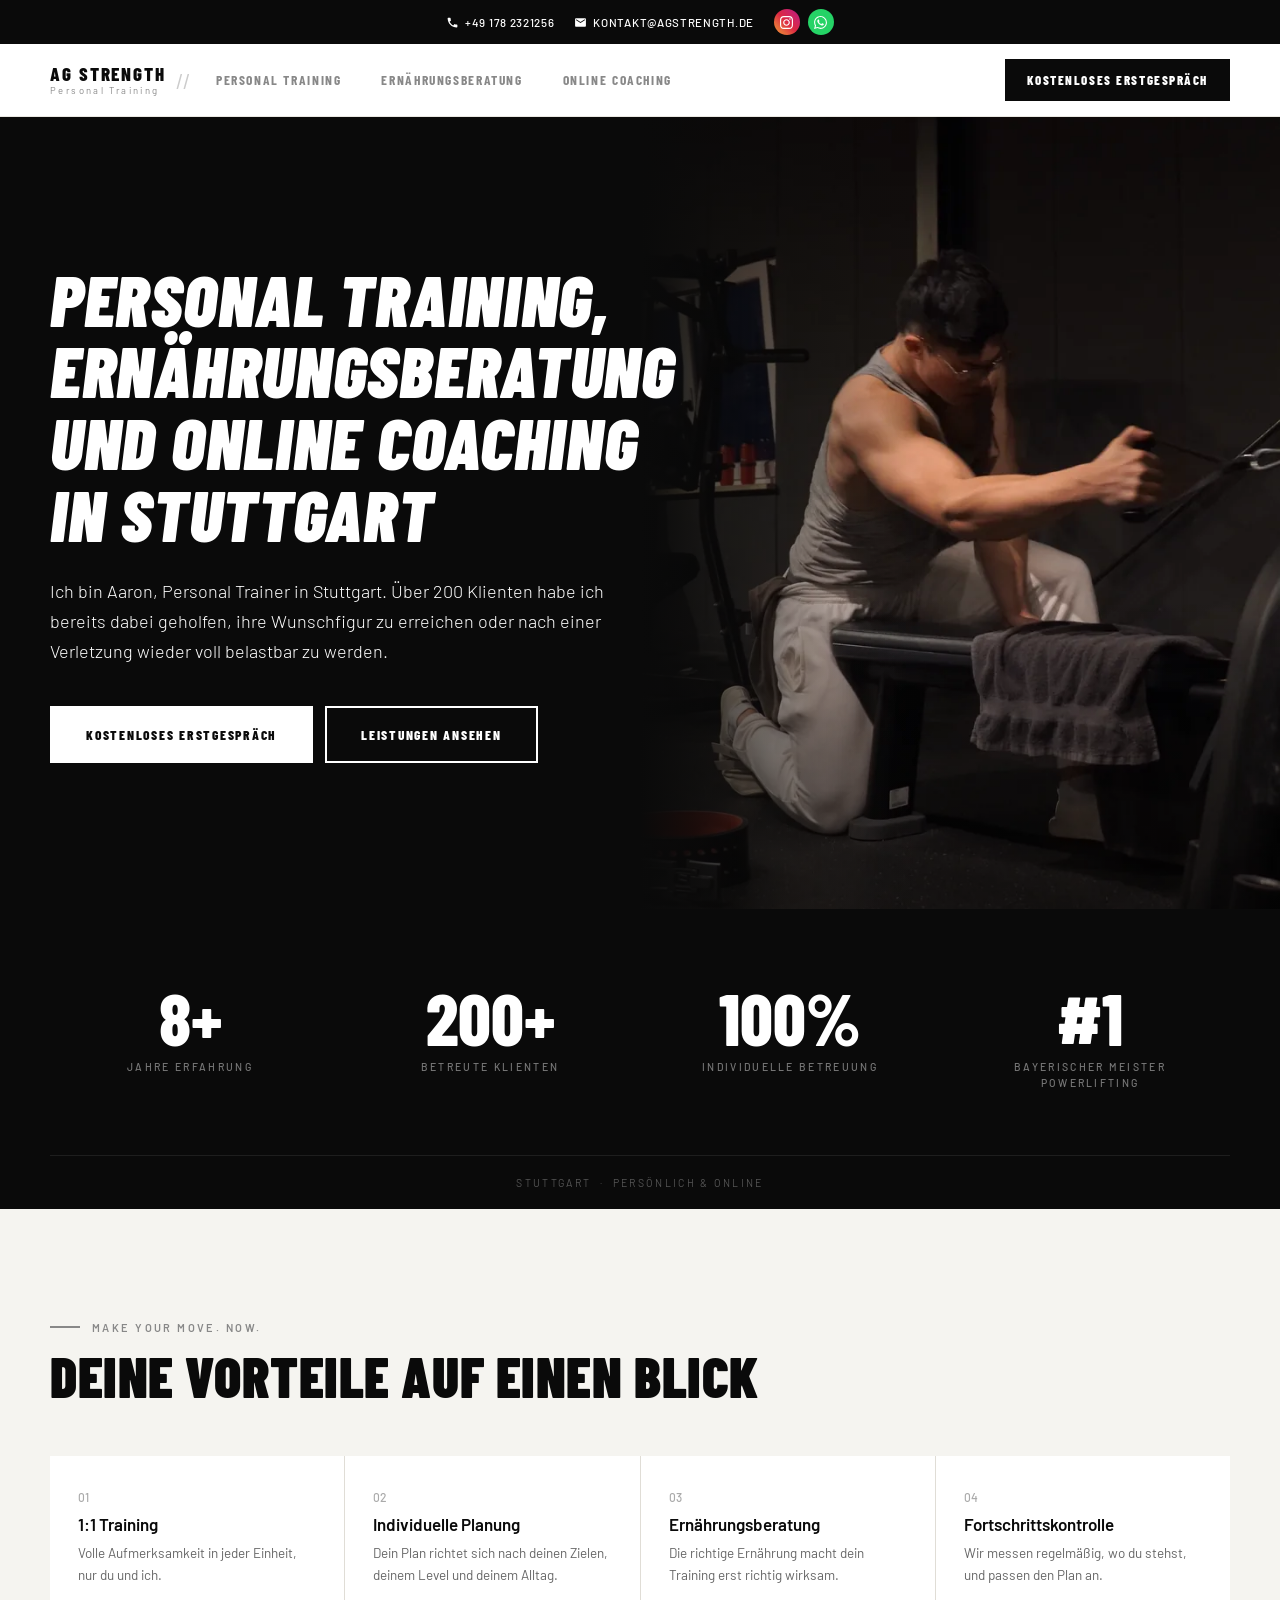
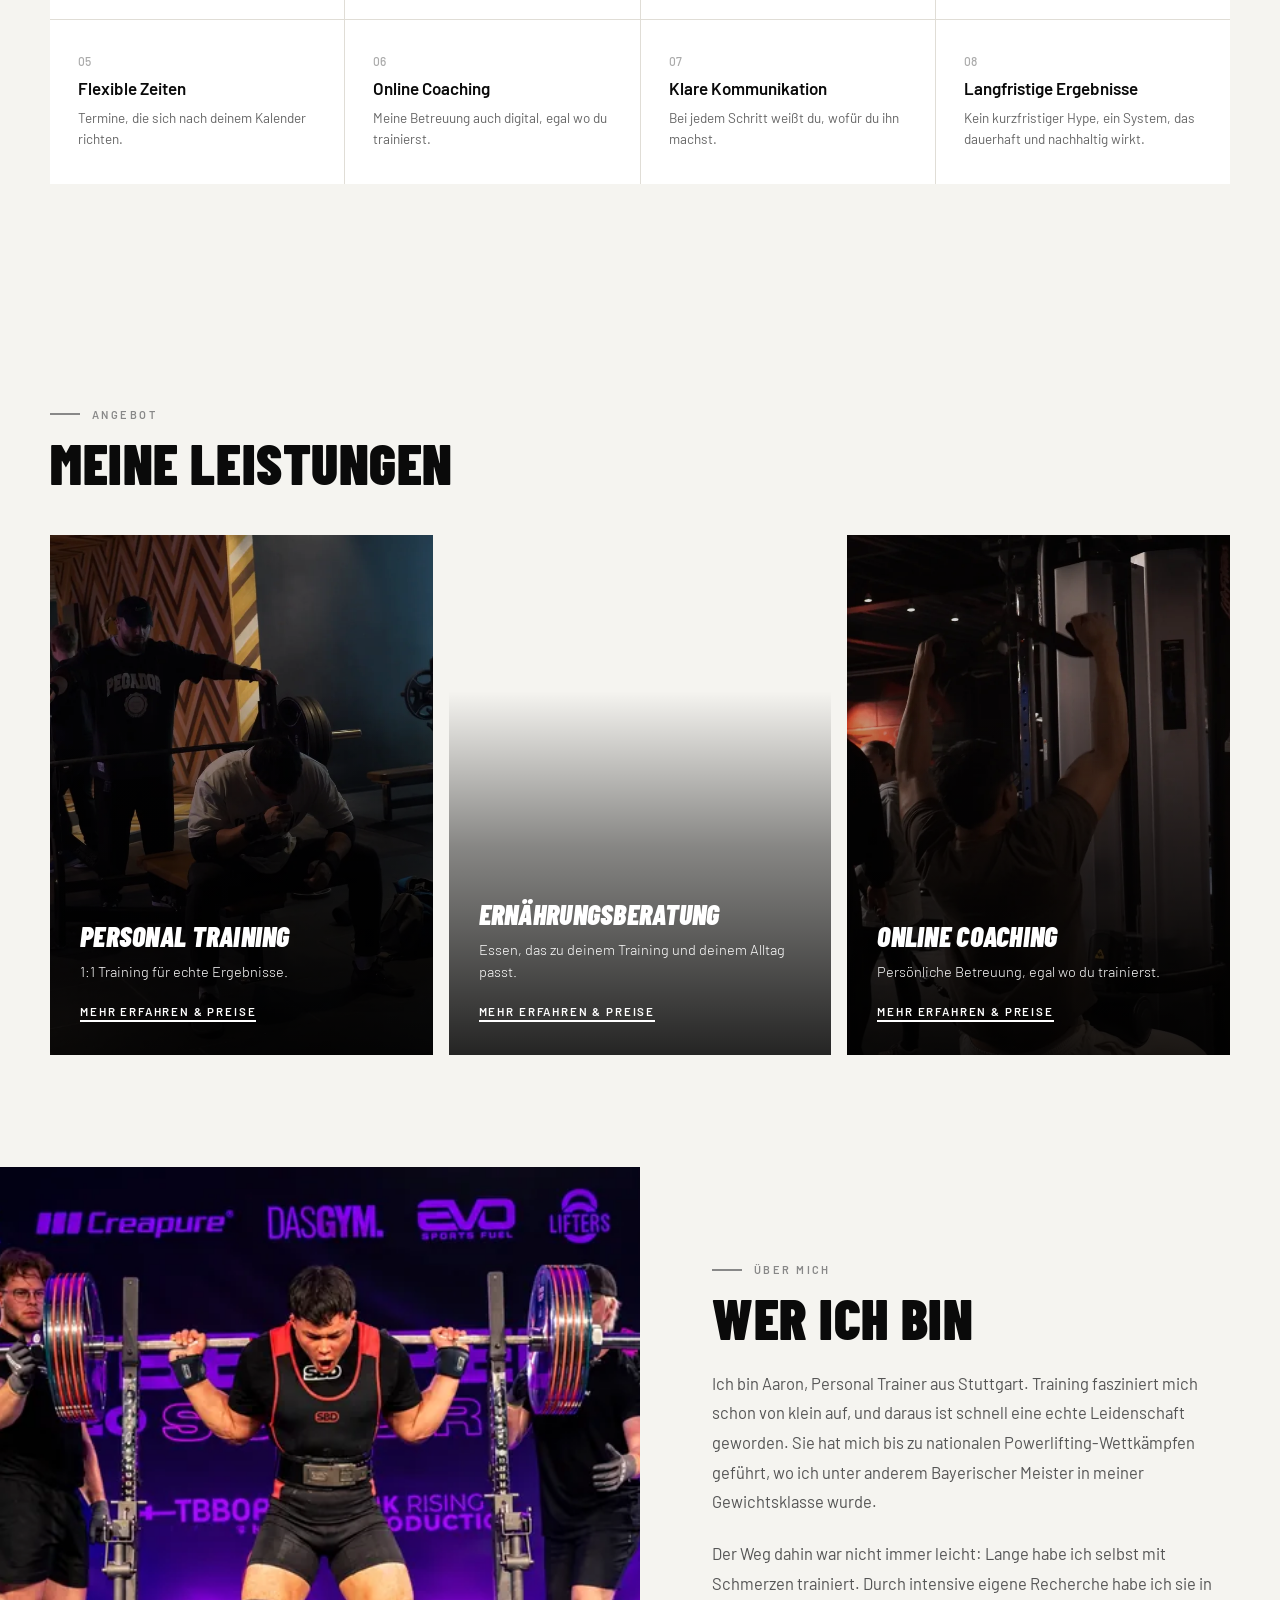
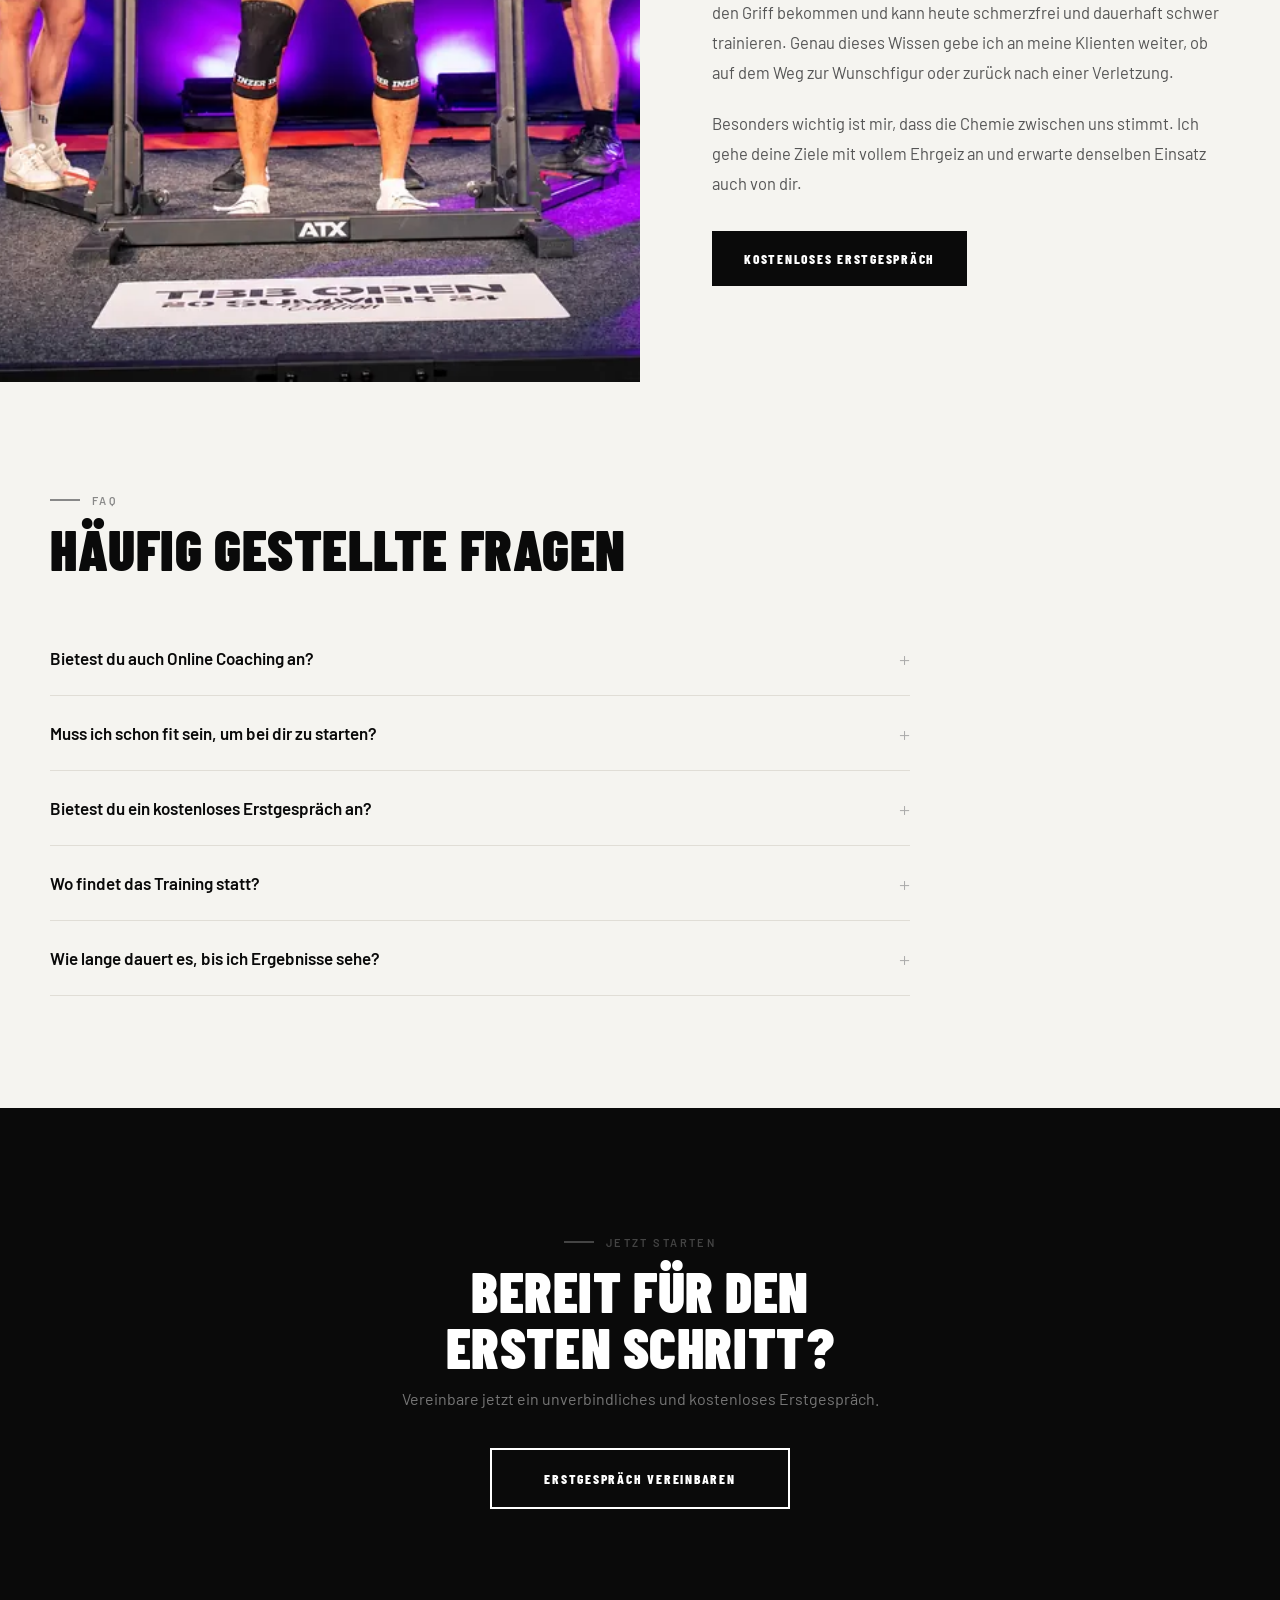
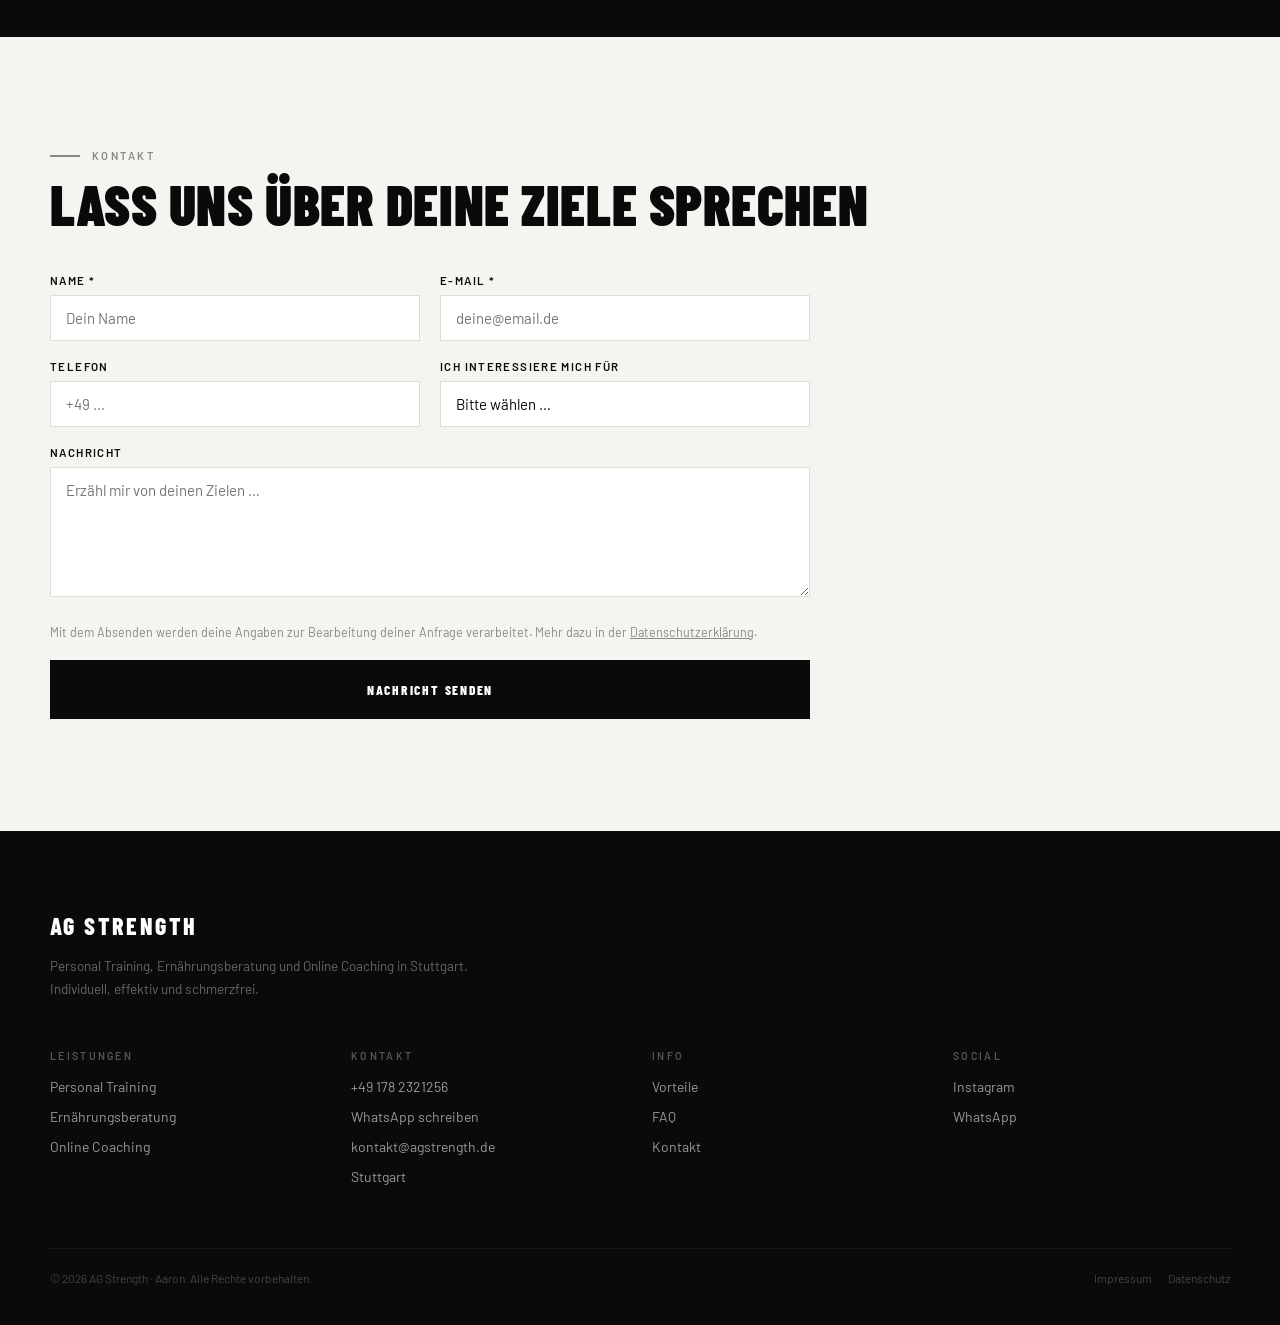
==== index.html @ 27217709 "Eigene Trainingsfotos statt Stockbilder - Startseite: Kabelrudern-Foto im Hero (Desktop als Split-La" ====
<!DOCTYPE html>
<html lang="de">
<head>
    <meta charset="UTF-8">
    <meta name="viewport" content="width=device-width, initial-scale=1.0">
    <title>Personal Trainer Stuttgart | Aaron — AG Strength</title>
    <meta name="description" content="Personal Training, Ernährungsberatung und Online Coaching in Stuttgart. Über 8 Jahre Erfahrung, 200+ betreute Klienten, Bayerischer Meister im Powerlifting. Kostenloses Erstgespräch.">
    <link rel="canonical" href="https://agstrength.de/">
    <meta name="theme-color" content="#0a0a0a">

    <link rel="icon" href="/favicon.ico" sizes="32x32">
    <link rel="icon" href="/icons/icon-192.png" type="image/png" sizes="192x192">
    <link rel="apple-touch-icon" href="/icons/apple-touch-icon.png">

    <meta property="og:type" content="website">
    <meta property="og:locale" content="de_DE">
    <meta property="og:site_name" content="AG Strength">
    <meta property="og:title" content="AG Strength – Personal Training in Stuttgart">
    <meta property="og:description" content="Personal Training, Ernährungsberatung und Online Coaching in Stuttgart. Über 8 Jahre Erfahrung, 200+ betreute Klienten, Bayerischer Meister im Powerlifting. Kostenloses Erstgespräch.">
    <meta property="og:url" content="https://agstrength.de/">
    <meta property="og:image" content="https://agstrength.de/og-image.png">
    <meta property="og:image:width" content="1200">
    <meta property="og:image:height" content="630">
    <meta name="twitter:card" content="summary_large_image">

    <link rel="preload" href="/fonts/barlow-condensed-latin-900-italic.woff2" as="font" type="font/woff2" crossorigin>
    <link rel="preload" href="/fonts/barlow-latin-300-normal.woff2" as="font" type="font/woff2" crossorigin>
    <link rel="stylesheet" href="/fonts/fonts.css">
    <link rel="stylesheet" href="/css/style.css">
    <script type="application/ld+json">
{
  "@context": "https://schema.org",
  "@type": "LocalBusiness",
  "name": "AG Strength",
  "description": "Personal Training, Ernährungsberatung und Online Coaching in Stuttgart.",
  "url": "https://agstrength.de/",
  "image": "https://agstrength.de/og-image.png",
  "logo": "https://agstrength.de/icons/icon-512.png",
  "telephone": "+491782321256",
  "email": "kontakt@agstrength.de",
  "address": {
    "@type": "PostalAddress",
    "addressLocality": "Stuttgart",
    "addressRegion": "Baden-Württemberg",
    "addressCountry": "DE"
  },
  "areaServed": "Stuttgart",
  "founder": {
    "@type": "Person",
    "name": "Aaron Gasparotto"
  },
  "sameAs": [
    "https://www.instagram.com/agstrength_coaching"
  ]
}
    </script>
</head>
<body>

<div class="top-bar">
    <a href="tel:+491782321256">
        <svg width="13" height="13" viewBox="0 0 24 24" fill="currentColor"><path d="M6.6 10.8c1.4 2.8 3.8 5.1 6.6 6.6l2.2-2.2c.3-.3.7-.4 1-.2 1.1.4 2.3.6 3.6.6.6 0 1 .4 1 1V20c0 .6-.4 1-1 1-9.4 0-17-7.6-17-17 0-.6.4-1 1-1h3.5c.6 0 1 .4 1 1 0 1.3.2 2.5.6 3.6.1.3 0 .7-.2 1L6.6 10.8z"/></svg>
        +49 178 2321256
    </a>
    <a href="mailto:kontakt@agstrength.de">
        <svg width="13" height="13" viewBox="0 0 24 24" fill="currentColor"><path d="M20 4H4c-1.1 0-2 .9-2 2v12c0 1.1.9 2 2 2h16c1.1 0 2-.9 2-2V6c0-1.1-.9-2-2-2zm0 4l-8 5-8-5V6l8 5 8-5v2z"/></svg>
        KONTAKT@AGSTRENGTH.DE
    </a>
    <div class="top-bar-icons">
        <a href="https://www.instagram.com/agstrength_coaching" target="_blank" rel="noopener" aria-label="Instagram" style="background: linear-gradient(45deg,#f09433,#e6683c,#dc2743,#cc2366,#bc1888);">
            <svg width="13" height="13" viewBox="0 0 24 24" fill="white"><path d="M12 2.163c3.204 0 3.584.012 4.85.07 3.252.148 4.771 1.691 4.919 4.919.058 1.265.069 1.645.069 4.849 0 3.205-.012 3.584-.069 4.849-.149 3.225-1.664 4.771-4.919 4.919-1.266.058-1.644.07-4.85.07-3.204 0-3.584-.012-4.849-.07-3.26-.149-4.771-1.699-4.919-4.92-.058-1.265-.07-1.644-.07-4.849 0-3.204.013-3.583.07-4.849.149-3.227 1.664-4.771 4.919-4.919 1.266-.057 1.645-.069 4.849-.069zm0-2.163c-3.259 0-3.667.014-4.947.072-4.358.2-6.78 2.618-6.98 6.98-.059 1.281-.073 1.689-.073 4.948 0 3.259.014 3.668.072 4.948.2 4.358 2.618 6.78 6.98 6.98 1.281.058 1.689.072 4.948.072 3.259 0 3.668-.014 4.948-.072 4.354-.2 6.782-2.618 6.979-6.98.059-1.28.073-1.689.073-4.948 0-3.259-.014-3.667-.072-4.947-.196-4.354-2.617-6.78-6.979-6.98-1.281-.059-1.69-.073-4.949-.073zm0 5.838c-3.403 0-6.162 2.759-6.162 6.162s2.759 6.163 6.162 6.163 6.162-2.759 6.162-6.163c0-3.403-2.759-6.162-6.162-6.162zm0 10.162c-2.209 0-4-1.79-4-4 0-2.209 1.791-4 4-4s4 1.791 4 4c0 2.21-1.791 4-4 4zm6.406-11.845c-.796 0-1.441.645-1.441 1.44s.645 1.44 1.441 1.44c.795 0 1.439-.645 1.439-1.44s-.644-1.44-1.439-1.44z"/></svg>
        </a>
        <a href="https://wa.me/491782321256" target="_blank" rel="noopener" aria-label="WhatsApp" style="background:#25D366;">
            <svg width="13" height="13" viewBox="0 0 24 24" fill="white"><path d="M17.472 14.382c-.297-.149-1.758-.867-2.03-.967-.273-.099-.471-.148-.67.15-.197.297-.767.966-.94 1.164-.173.199-.347.223-.644.075-.297-.15-1.255-.463-2.39-1.475-.883-.788-1.48-1.761-1.653-2.059-.173-.297-.018-.458.13-.606.134-.133.298-.347.446-.52.149-.174.198-.298.298-.497.099-.198.05-.371-.025-.52-.075-.149-.669-1.612-.916-2.207-.242-.579-.487-.5-.669-.51-.173-.008-.371-.01-.57-.01-.198 0-.52.074-.792.372-.272.297-1.04 1.016-1.04 2.479 0 1.462 1.065 2.875 1.213 3.074.149.198 2.096 3.2 5.077 4.487.709.306 1.262.489 1.694.625.712.227 1.36.195 1.871.118.571-.085 1.758-.719 2.006-1.413.248-.694.248-1.289.173-1.413-.074-.124-.272-.198-.57-.347m-5.421 7.403h-.004a9.87 9.87 0 01-5.031-1.378l-.361-.214-3.741.982.998-3.648-.235-.374a9.86 9.86 0 01-1.51-5.26c.001-5.45 4.436-9.884 9.888-9.884 2.64 0 5.122 1.03 6.988 2.898a9.825 9.825 0 012.893 6.994c-.003 5.45-4.437 9.884-9.885 9.884m8.413-18.297A11.815 11.815 0 0012.05 0C5.495 0 .16 5.335.157 11.892c0 2.096.547 4.142 1.588 5.945L.057 24l6.305-1.654a11.882 11.882 0 005.683 1.448h.005c6.554 0 11.89-5.335 11.893-11.893a11.821 11.821 0 00-3.48-8.413z"/></svg>
        </a>
    </div>
</div>

<!-- NAVIGATION -->
<nav id="mainNav">
    <div class="nav-top">
        <a class="logo-wrap" href="/">
            <div>
                <span class="logo-name">AG Strength</span>
                <span class="logo-sub">Personal Training</span>
            </div>
        </a>
        <span class="logo-slash">//</span>
        <div class="nav-tabs">
            <a class="nav-tab" href="/personal-training/">Personal Training</a>
            <a class="nav-tab" href="/ernaehrungsberatung/">Ernährungsberatung</a>
            <a class="nav-tab" href="/online-coaching/">Online Coaching</a>
        </div>
        <a href="#kontakt" class="nav-cta">Kostenloses Erstgespräch</a>
        <button class="hamburger" onclick="document.getElementById('mobileMenu').classList.add('open')" aria-label="Menü öffnen">
            <span></span><span></span><span></span>
        </button>
    </div>
</nav>

<!-- MOBILE MENU -->
<div class="mobile-menu" id="mobileMenu">
    <button class="menu-close" onclick="closeMenu()" aria-label="Schließen">✕</button>
    <a href="/">Start</a>
    <a href="/personal-training/">Personal Training</a>
    <a href="/ernaehrungsberatung/">Ernährungsberatung</a>
    <a href="/online-coaching/">Online Coaching</a>
    <a href="/#faq" onclick="closeMenu()">FAQ</a>
    <a href="#kontakt" onclick="closeMenu()" class="menu-cta">Erstgespräch vereinbaren</a>
</div>

<main>
<!-- HERO -->
<section class="hero">
    <div class="hero-bg" style="background-image: url('/img/training-kabelrudern.webp'); background-position: 55% 30%;"></div>
    <div class="hero-overlay"></div>
    <div class="hero-content">
        <h1>Personal Training,<br>Ernährungs&shy;beratung<br>und Online Coaching<br>in Stuttgart</h1>
        <p>Ich bin Aaron, Personal Trainer in Stuttgart. Über 200 Klienten habe ich bereits dabei geholfen, ihre Wunschfigur zu erreichen oder nach einer Verletzung wieder voll belastbar zu werden.</p>
        <div class="hero-btns">
            <a href="#kontakt" class="btn btn-white">Kostenloses Erstgespräch</a>
            <a href="#leistungen" class="btn btn-outline-white">Leistungen ansehen</a>
        </div>
    </div>
</section>

<!-- STATS -->
<section class="stats">
    <div class="stats-grid">
        <div class="stat-item"><div class="stat-num">8+</div><div class="stat-lbl">Jahre Erfahrung</div></div>
        <div class="stat-item"><div class="stat-num">200+</div><div class="stat-lbl">Betreute Klienten</div></div>
        <div class="stat-item"><div class="stat-num">100%</div><div class="stat-lbl">Individuelle Betreuung</div></div>
        <div class="stat-item"><div class="stat-num">#1</div><div class="stat-lbl">Bayerischer Meister<br>Powerlifting</div></div>
    </div>
    <div class="location-strip">Stuttgart &nbsp;·&nbsp; Persönlich &amp; Online</div>
</section>

<!-- ADVANTAGES -->
<section class="section advantages" id="vorteile">
    <div class="section-lbl">Make your move. Now.</div>
    <div class="section-title">Deine Vorteile auf einen Blick</div>
    <div class="adv-grid">
        <div class="adv-card"><div class="adv-num">01</div><div class="adv-title">1:1 Training</div><div class="adv-text">Volle Aufmerksamkeit in jeder Einheit, nur du und ich.</div></div>
        <div class="adv-card"><div class="adv-num">02</div><div class="adv-title">Individuelle Planung</div><div class="adv-text">Dein Plan richtet sich nach deinen Zielen, deinem Level und deinem Alltag.</div></div>
        <div class="adv-card"><div class="adv-num">03</div><div class="adv-title">Ernährungsberatung</div><div class="adv-text">Die richtige Ernährung macht dein Training erst richtig wirksam.</div></div>
        <div class="adv-card"><div class="adv-num">04</div><div class="adv-title">Fortschrittskontrolle</div><div class="adv-text">Wir messen regelmäßig, wo du stehst, und passen den Plan an.</div></div>
        <div class="adv-card"><div class="adv-num">05</div><div class="adv-title">Flexible Zeiten</div><div class="adv-text">Termine, die sich nach deinem Kalender richten.</div></div>
        <div class="adv-card"><div class="adv-num">06</div><div class="adv-title">Online Coaching</div><div class="adv-text">Meine Betreuung auch digital, egal wo du trainierst.</div></div>
        <div class="adv-card"><div class="adv-num">07</div><div class="adv-title">Klare Kommunikation</div><div class="adv-text">Bei jedem Schritt weißt du, wofür du ihn machst.</div></div>
        <div class="adv-card"><div class="adv-num">08</div><div class="adv-title">Langfristige Ergebnisse</div><div class="adv-text">Kein kurzfristiger Hype, ein System, das dauerhaft und nachhaltig wirkt.</div></div>
    </div>
</section>

<!-- SERVICES -->
<section id="leistungen">
    <div class="services-header">
        <div class="section-lbl">Angebot</div>
        <div class="section-title">Meine Leistungen</div>
    </div>
    <div class="service-grid">
    <a class="service-card" href="/personal-training/">
        <div class="service-card-bg" style="background-image: url('/img/training-bankdruecken.webp'); background-position: 60% 45%;"></div>
        <div class="service-card-content">
            <div class="service-card-title">Personal Training</div>
            <div class="service-card-text">1:1 Training für echte Ergebnisse.</div>
            <span class="service-link">Mehr erfahren &amp; Preise</span>
        </div>
    </a>
    <a class="service-card" href="/ernaehrungsberatung/">
        <div class="service-card-bg" style="background-image: url('https://images.unsplash.com/photo-1490645935967-10de6ba17061?w=1200&q=80');"></div>
        <div class="service-card-content">
            <div class="service-card-title">Ernährungsberatung</div>
            <div class="service-card-text">Essen, das zu deinem Training und deinem Alltag passt.</div>
            <span class="service-link">Mehr erfahren &amp; Preise</span>
        </div>
    </a>
    <a class="service-card" href="/online-coaching/">
        <div class="service-card-bg" style="background-image: url('/img/training-latzug.webp'); background-position: 50% 35%;"></div>
        <div class="service-card-content">
            <div class="service-card-title">Online Coaching</div>
            <div class="service-card-text">Persönliche Betreuung, egal wo du trainierst.</div>
            <span class="service-link">Mehr erfahren &amp; Preise</span>
        </div>
    </a>
    </div>
    <div class="services-spacer"></div>
</section>

<!-- ABOUT -->
<section id="ueber-mich">
    <picture class="about-picture">
        <source type="image/webp" srcset="/img/aaron-wettkampf-900.webp 900w, /img/aaron-wettkampf.webp 1536w" sizes="(min-width: 900px) 50vw, 100vw">
        <img class="about-image" src="/img/aaron-wettkampf.jpg" width="1536" height="1024" loading="lazy" decoding="async" alt="Aaron bei der Kniebeuge auf einem Powerlifting-Wettkampf">
    </picture>
    <div class="about-content">
        <div class="section-lbl">Über mich</div>
        <div class="section-title">Wer ich bin</div>
        <p style="margin-top:22px;">Ich bin Aaron, Personal Trainer aus Stuttgart. Training fasziniert mich schon von klein auf, und daraus ist schnell eine echte Leidenschaft geworden. Sie hat mich bis zu nationalen Powerlifting-Wettkämpfen geführt, wo ich unter anderem Bayerischer Meister in meiner Gewichtsklasse wurde.</p>
        <p>Der Weg dahin war nicht immer leicht: Lange habe ich selbst mit Schmerzen trainiert. Durch intensive eigene Recherche habe ich sie in den Griff bekommen und kann heute schmerzfrei und dauerhaft schwer trainieren. Genau dieses Wissen gebe ich an meine Klienten weiter, ob auf dem Weg zur Wunschfigur oder zurück nach einer Verletzung.</p>
        <p>Besonders wichtig ist mir, dass die Chemie zwischen uns stimmt. Ich gehe deine Ziele mit vollem Ehrgeiz an und erwarte denselben Einsatz auch von dir.</p>
        <a href="#kontakt" class="btn btn-black" style="display:inline-block;margin-top:10px;">Kostenloses Erstgespräch</a>
    </div>
</section>

<!-- FAQ -->
<section class="section faq" id="faq">
    <div class="section-lbl">FAQ</div>
    <div class="section-title">Häufig gestellte Fragen</div>
    <div class="faq-list">
        <div class="faq-item"><button class="faq-q" onclick="toggleFaq(this)">Bietest du auch Online Coaching an?<span class="faq-icon">+</span></button><div class="faq-a">Ja! Du bekommst einen individuellen Trainings- und Ernährungsplan über meine Coaching-App, einen monatlichen Video-Call und WhatsApp Support 7 Tage die Woche.</div></div>
        <div class="faq-item"><button class="faq-q" onclick="toggleFaq(this)">Muss ich schon fit sein, um bei dir zu starten?<span class="faq-icon">+</span></button><div class="faq-a">Nein, absolut nicht! Ich begleite Menschen aller Fitnessstufen, vom kompletten Anfänger bis zum fortgeschrittenen Athleten. Und ich habe ein kleines Talent dafür, Menschen für den Sport zu begeistern, auch die, die bisher wenig damit anfangen konnten.</div></div>
        <div class="faq-item"><button class="faq-q" onclick="toggleFaq(this)">Bietest du ein kostenloses Erstgespräch an?<span class="faq-icon">+</span></button><div class="faq-a">Ja, das Erstgespräch ist komplett kostenlos und unverbindlich. Wir reden über deine Ziele und schauen, welches Angebot am besten zu dir passt.</div></div>
        <div class="faq-item"><button class="faq-q" onclick="toggleFaq(this)">Wo findet das Training statt?<span class="faq-icon">+</span></button><div class="faq-a">Das Training findet in Stuttgart statt. Bist du bereits in einem Fitnessstudio angemeldet, können wir dort trainieren, sofern das Studio externe Trainer erlaubt. Alternativ trainieren wir in einem der öffentlichen Calisthenics-Parks, perfekt zum Beispiel, wenn du deinen ersten Muscle-up lernen willst. Beim Online Coaching trainierst du von überall: zuhause, im Hotel, im Urlaub oder in deinem Fitnessstudio.</div></div>
        <div class="faq-item"><button class="faq-q" onclick="toggleFaq(this)">Wie lange dauert es, bis ich Ergebnisse sehe?<span class="faq-icon">+</span></button><div class="faq-a">Viele Klienten spüren erste Veränderungen nach 3–4 Wochen. Sichtbare Ergebnisse zeigen sich typischerweise nach 6–8 Wochen, wenn Training und Ernährung konsequent umgesetzt werden.</div></div>
    </div>
</section>

<!-- CTA -->
<section class="cta-sec">
    <div class="section-lbl">Jetzt starten</div>
    <div class="section-title">Bereit für den ersten Schritt?</div>
    <p>Vereinbare jetzt ein unverbindliches und kostenloses Erstgespräch.</p>
    <a href="#kontakt" class="btn-outline-white-lg">Erstgespräch vereinbaren</a>
</section>

<!-- CONTACT -->
<section class="contact-sec section" id="kontakt">
    <div class="section-lbl">Kontakt</div>
    <div class="section-title">Lass uns über deine Ziele sprechen</div>
    <form class="contact-form" onsubmit="handleSubmit(event)" novalidate>
        <input type="hidden" name="access_key" value="2bad99c6-6e78-4601-b897-91cc962143d2">
        <input type="hidden" name="subject" value="Neue Anfrage über agstrength.de (Startseite)">
        <input type="hidden" name="from_name" value="agstrength.de">
        <input type="hidden" name="seite" value="Startseite">
        <input type="checkbox" name="botcheck" class="hp" tabindex="-1" autocomplete="off" aria-hidden="true">
        <div class="form-success">Vielen Dank! Ich melde mich so schnell wie möglich bei dir. 💪</div>
        <div class="form-error">Das hat leider nicht geklappt. Schreib mir bitte direkt per <a href="https://wa.me/491782321256" target="_blank" rel="noopener">WhatsApp</a> oder an <a href="mailto:kontakt@agstrength.de">kontakt@agstrength.de</a>.</div>
        <div class="form-group"><label>Name *</label><input type="text" name="name" autocomplete="name" placeholder="Dein Name" required></div>
        <div class="form-group"><label>E-Mail *</label><input type="email" name="email" autocomplete="email" placeholder="deine@email.de" required></div>
        <div class="form-group"><label>Telefon</label><input type="tel" name="telefon" autocomplete="tel" placeholder="+49 ..."></div>
        <div class="form-group">
            <label>Ich interessiere mich für</label>
            <select name="interesse">
                <option value="">Bitte wählen …</option>
                <option>Personal Training</option>
                <option>Ernährungsberatung</option>
                <option>Online Coaching</option>
                <option>Ich bin noch unsicher, bitte beraten</option>
            </select>
        </div>
        <div class="form-group"><label>Nachricht</label><textarea name="nachricht" placeholder="Erzähl mir von deinen Zielen …"></textarea></div>
        <p class="form-privacy">Mit dem Absenden werden deine Angaben zur Bearbeitung deiner Anfrage verarbeitet. Mehr dazu in der <a href="/datenschutz.html">Datenschutzerklärung</a>.</p>
        <button type="submit" class="form-submit">Nachricht senden</button>
    </form>
</section>
</main>

<footer>
    <div class="footer-logo">AG Strength</div>
    <p class="footer-desc">Personal Training, Ernährungsberatung und Online Coaching in Stuttgart.<br>Individuell, effektiv und schmerzfrei.</p>
    <div class="footer-grid">
        <div class="footer-col">
            <div class="footer-col-title">Leistungen</div>
            <a href="/personal-training/">Personal Training</a>
            <a href="/ernaehrungsberatung/">Ernährungsberatung</a>
            <a href="/online-coaching/">Online Coaching</a>
        </div>
        <div class="footer-col">
            <div class="footer-col-title">Kontakt</div>
            <a href="tel:+491782321256">+49 178 2321256</a>
            <a href="https://wa.me/491782321256" target="_blank" rel="noopener">WhatsApp schreiben</a>
            <a href="mailto:kontakt@agstrength.de">kontakt@agstrength.de</a>
            <p>Stuttgart</p>
        </div>
        <div class="footer-col">
            <div class="footer-col-title">Info</div>
            <a href="/#vorteile">Vorteile</a>
            <a href="/#faq">FAQ</a>
            <a href="/#kontakt">Kontakt</a>
        </div>
        <div class="footer-col">
            <div class="footer-col-title">Social</div>
            <a href="https://www.instagram.com/agstrength_coaching" target="_blank" rel="noopener">Instagram</a>
            <a href="https://wa.me/491782321256" target="_blank" rel="noopener">WhatsApp</a>
        </div>
    </div>
    <div class="footer-bottom">
        <p>© 2026 AG Strength · Aaron. Alle Rechte vorbehalten.</p>
        <div class="footer-bottom-links"><a href="/impressum.html">Impressum</a><a href="/datenschutz.html">Datenschutz</a></div>
    </div>
</footer>

<!-- STICKY BOTTOM BAR -->
<div class="sticky-bar">
    <a href="tel:+491782321256" class="sticky-call">
        <svg width="15" height="15" viewBox="0 0 24 24" fill="currentColor"><path d="M6.6 10.8c1.4 2.8 3.8 5.1 6.6 6.6l2.2-2.2c.3-.3.7-.4 1-.2 1.1.4 2.3.6 3.6.6.6 0 1 .4 1 1V20c0 .6-.4 1-1 1-9.4 0-17-7.6-17-17 0-.6.4-1 1-1h3.5c.6 0 1 .4 1 1 0 1.3.2 2.5.6 3.6.1.3 0 .7-.2 1L6.6 10.8z"/></svg>
        Anrufen
    </a>
    <a href="#kontakt" class="sticky-contact">Erstgespräch</a>
</div>

<script src="/js/main.js"></script>
</body>
</html>
---- fonts/fonts.css ----
@font-face {
    font-family: 'Barlow Condensed';
    font-style: normal;
    font-weight: 400;
    font-display: swap;
    src: url('barlow-condensed-latin-400-normal.woff2') format('woff2');
}
@font-face {
    font-family: 'Barlow Condensed';
    font-style: normal;
    font-weight: 600;
    font-display: swap;
    src: url('barlow-condensed-latin-600-normal.woff2') format('woff2');
}
@font-face {
    font-family: 'Barlow Condensed';
    font-style: normal;
    font-weight: 700;
    font-display: swap;
    src: url('barlow-condensed-latin-700-normal.woff2') format('woff2');
}
@font-face {
    font-family: 'Barlow Condensed';
    font-style: normal;
    font-weight: 800;
    font-display: swap;
    src: url('barlow-condensed-latin-800-normal.woff2') format('woff2');
}
@font-face {
    font-family: 'Barlow Condensed';
    font-style: normal;
    font-weight: 900;
    font-display: swap;
    src: url('barlow-condensed-latin-900-normal.woff2') format('woff2');
}
@font-face {
    font-family: 'Barlow Condensed';
    font-style: italic;
    font-weight: 700;
    font-display: swap;
    src: url('barlow-condensed-latin-700-italic.woff2') format('woff2');
}
@font-face {
    font-family: 'Barlow Condensed';
    font-style: italic;
    font-weight: 800;
    font-display: swap;
    src: url('barlow-condensed-latin-800-italic.woff2') format('woff2');
}
@font-face {
    font-family: 'Barlow Condensed';
    font-style: italic;
    font-weight: 900;
    font-display: swap;
    src: url('barlow-condensed-latin-900-italic.woff2') format('woff2');
}
@font-face {
    font-family: 'Barlow';
    font-style: normal;
    font-weight: 300;
    font-display: swap;
    src: url('barlow-latin-300-normal.woff2') format('woff2');
}
@font-face {
    font-family: 'Barlow';
    font-style: normal;
    font-weight: 400;
    font-display: swap;
    src: url('barlow-latin-400-normal.woff2') format('woff2');
}
@font-face {
    font-family: 'Barlow';
    font-style: normal;
    font-weight: 500;
    font-display: swap;
    src: url('barlow-latin-500-normal.woff2') format('woff2');
}
@font-face {
    font-family: 'Barlow';
    font-style: normal;
    font-weight: 600;
    font-display: swap;
    src: url('barlow-latin-600-normal.woff2') format('woff2');
}
---- css/style.css ----
*, *::before, *::after { margin: 0; padding: 0; box-sizing: border-box; }
:root {
    --black: #0a0a0a;
    --white: #ffffff;
    --off-white: #f5f4f0;
    --gray: #888;
    --light-gray: #e0ddd6;
}
html { scroll-behavior: smooth; }
body {
    font-family: 'Barlow', sans-serif;
    background: var(--off-white);
    color: var(--black);
    font-size: 16px;
    padding-bottom: 60px;
}
a { text-decoration: none; }
img { max-width: 100%; display: block; }

/* ── TOP BAR ── */
.top-bar {
    background: var(--black); color: var(--white);
    padding: 9px 20px;
    display: flex; justify-content: center; align-items: center;
    gap: 20px; font-size: 11.5px; letter-spacing: 0.06em; font-weight: 500;
    flex-wrap: wrap;
}
.top-bar a { color: var(--white); display: flex; align-items: center; gap: 6px; }
.top-bar-icons { display: flex; gap: 8px; }
.top-bar-icons a {
    width: 26px; height: 26px; border-radius: 50%;
    display: flex; align-items: center; justify-content: center;
}

/* ── NAVIGATION ── */
nav {
    background: var(--white);
    position: sticky; top: 0; z-index: 900;
    border-bottom: 1px solid #eae8e2;
}
.nav-top {
    padding: 0 24px;
    display: flex; align-items: stretch;
    height: 62px;
}
.logo-wrap {
    display: flex; align-items: center; gap: 10px;
    cursor: pointer; flex-shrink: 0; padding-right: 4px;
    user-select: none;
}
.logo-wrap:hover .logo-name { opacity: 0.7; transition: opacity .15s; }
.logo-name {
    font-family: 'Barlow Condensed', sans-serif;
    font-size: 19px; font-weight: 800; letter-spacing: 0.1em;
    text-transform: uppercase; color: var(--black); line-height: 1.1;
}
.logo-sub {
    font-size: 9.5px; letter-spacing: 0.25em;
    font-weight: 400; display: block; color: #888;
}
.logo-slash {
    font-family: 'Barlow Condensed', sans-serif;
    font-size: 22px; font-weight: 300; color: #ccc;
    margin: 0 6px; display: flex; align-items: center;
}

.nav-tabs {
    display: flex; flex: 1;
    overflow-x: auto; -webkit-overflow-scrolling: touch;
    scrollbar-width: none; align-items: stretch;
}
.nav-tabs::-webkit-scrollbar { display: none; }
.nav-tab {
    padding: 0 18px;
    font-family: 'Barlow Condensed', sans-serif;
    font-size: 13px; font-weight: 700;
    letter-spacing: 0.12em; text-transform: uppercase;
    color: #888; background: none; border: none; cursor: pointer;
    border-bottom: 2px solid transparent;
    transition: color .15s, border-color .15s;
    white-space: nowrap; display: flex; align-items: center;
}
.nav-tab:hover { color: var(--black); }
.nav-tab.active { color: var(--black); border-bottom: 2px solid var(--black); }

.hamburger {
    background: none; border: none; cursor: pointer;
    display: none; flex-direction: column; gap: 5px; padding: 4px;
    align-items: center; justify-content: center;
    margin-left: auto; flex-shrink: 0;
}
.hamburger span { display: block; width: 26px; height: 2px; background: var(--black); }

@media (max-width: 700px) {
    .nav-tabs { display: none; }
    .hamburger { display: flex; }
    .logo-slash { display: none; }
}

/* ── MOBILE MENU ── */
.mobile-menu {
    display: none; position: fixed; inset: 0;
    background: var(--black); color: var(--white);
    z-index: 1000; padding: 72px 40px 40px;
    flex-direction: column; gap: 0;
}
.mobile-menu.open { display: flex; }
.mobile-menu a, .mobile-menu button.menu-nav-btn {
    color: var(--white);
    font-family: 'Barlow Condensed', sans-serif;
    font-size: clamp(26px, 8.4vw, 38px); font-weight: 800; text-transform: uppercase;
    letter-spacing: 0.03em;
    padding: 14px 0; border-bottom: 1px solid #1f1f1f;
    display: block; width: 100%; text-align: left;
    background: none; border-left: none; border-right: none; border-top: none;
    cursor: pointer;
}
.mobile-menu a:last-child, .mobile-menu button.menu-nav-btn:last-of-type { border-bottom: none; }
.menu-close {
    position: absolute; top: 18px; right: 24px;
    background: none; border: none;
    color: var(--white); font-size: 30px; cursor: pointer; line-height: 1;
}
.menu-cta {
    margin-top: 28px !important;
    background: var(--white) !important; color: var(--black) !important;
    text-align: center !important; padding: 18px !important;
    font-size: 14px !important; letter-spacing: 0.12em;
    border: none !important;
}


/* ── HERO ── */
.hero {
    position: relative; min-height: calc(100vh - 120px);
    display: flex; align-items: flex-end;
    padding: 56px 24px; overflow: hidden;
}
.hero-bg {
    position: absolute; inset: 0;
    background-size: cover; background-position: center;
    filter: brightness(1);
}
.hero-overlay {
    position: absolute; inset: 0;
    background: linear-gradient(to right, rgba(0,0,0,.74) 55%, rgba(0,0,0,.18) 100%),
                linear-gradient(to top, rgba(0,0,0,.5) 0%, rgba(0,0,0,0) 50%);
}
.hero-content {
    position: relative; z-index: 2;
    color: var(--white); max-width: 560px;
}
.hero h1 {
    font-family: 'Barlow Condensed', sans-serif;
    font-size: clamp(36px, 9vw, 54px);
    font-weight: 900; font-style: italic; text-transform: uppercase;
    line-height: 1.0; margin-bottom: 22px; letter-spacing: 0.01em;
}
.hero p { font-size: 16px; line-height: 1.65; margin-bottom: 36px; font-weight: 300; }
.hero-btns { display: flex; flex-direction: column; gap: 12px; }

/* ── BUTTONS ── */
.btn {
    display: inline-block; text-align: center;
    font-family: 'Barlow Condensed', sans-serif;
    font-size: 13.5px; font-weight: 800; letter-spacing: 0.13em; text-transform: uppercase;
    padding: 17px 30px; transition: .2s; cursor: pointer; border: 2px solid;
}
.btn-white { background: var(--white); color: var(--black); border-color: var(--white); }
.btn-white:hover { background: transparent; color: var(--white); }
.btn-outline-white { background: transparent; color: var(--white); border-color: var(--white); }
.btn-outline-white:hover { background: var(--white); color: var(--black); }
.btn-black { background: var(--black); color: var(--white); border-color: var(--black); }
.btn-black:hover { background: transparent; color: var(--black); }
.btn-outline-white-lg {
    display: inline-block; text-align: center;
    font-family: 'Barlow Condensed', sans-serif;
    font-size: 13.5px; font-weight: 800; letter-spacing: 0.13em; text-transform: uppercase;
    padding: 20px 52px; background: transparent; color: var(--white);
    border: 2px solid var(--white); transition: .2s;
}
.btn-outline-white-lg:hover { background: var(--white); color: var(--black); }

/* ── STATS ── */
.stats { background: var(--black); color: var(--white); padding: 60px 24px 0; }
.stats-grid {
    display: grid; grid-template-columns: 1fr 1fr;
    gap: 36px 20px; max-width: 640px; margin: 0 auto;
}
.stat-item { text-align: center; }
.stat-num { font-family: 'Barlow Condensed', sans-serif; font-size: 62px; font-weight: 800; line-height: 1; }
.stat-lbl { font-size: 10.5px; letter-spacing: 0.22em; text-transform: uppercase; color: #777; font-weight: 500; margin-top: 6px; line-height: 1.5; }
.location-strip {
    margin-top: 52px; border-top: 1px solid #1e1e1e; padding: 20px 0;
    text-align: center; font-size: 10.5px; letter-spacing: 0.22em;
    text-transform: uppercase; color: #555;
}

/* ── SECTION SHARED ── */
.section { padding: 80px 24px; }
.section-lbl {
    display: flex; align-items: center; gap: 12px;
    font-size: 11px; letter-spacing: 0.22em; text-transform: uppercase;
    color: var(--gray); margin-bottom: 14px; font-weight: 600;
}
.section-lbl::before { content: ''; display: block; width: 30px; height: 2px; background: currentColor; }
.section-title {
    font-family: 'Barlow Condensed', sans-serif;
    font-size: clamp(34px, 8vw, 46px);
    font-weight: 900; text-transform: uppercase; line-height: 1.0; letter-spacing: 0.01em;
}

/* ── ADVANTAGES ── */
.advantages { background: var(--off-white); }
.adv-grid { display: grid; grid-template-columns: repeat(2, minmax(0, 1fr)); gap: 1px; background: var(--light-gray); margin-top: 40px; }
.adv-card { background: var(--white); padding: 28px 22px; }
.adv-num { font-size: 12px; color: #aaa; margin-bottom: 10px; font-weight: 500; }
.adv-title { hyphens: auto; overflow-wrap: break-word; font-size: 17px; font-weight: 700; margin-bottom: 8px; line-height: 1.2; }
.adv-text { font-size: 13.5px; color: #666; line-height: 1.6; }

/* ── SERVICE IMAGE CARDS ── */
.services-header { padding: 80px 24px 32px; background: var(--off-white); }
.service-card {
    position: relative; height: 400px;
    display: flex; align-items: flex-end;
    padding: 32px 26px; margin: 0 16px 14px; overflow: hidden;
    cursor: pointer;
}
.service-card-bg {
    position: absolute; inset: 0;
    background-size: cover; background-position: center; filter: brightness(.5);
    transition: filter .35s, transform .35s;
}
.service-card:hover .service-card-bg { filter: brightness(.4); transform: scale(1.04); }
.service-card-content { position: relative; z-index: 2; color: var(--white); }
.service-card-title {
    font-family: 'Barlow Condensed', sans-serif;
    font-size: 28px; font-weight: 900; font-style: italic;
    text-transform: uppercase; margin-bottom: 8px; letter-spacing: .01em;
}
.service-card-text { font-size: 14.5px; font-weight: 300; margin-bottom: 18px; line-height: 1.5; }
.service-link {
    color: var(--white); font-size: 11.5px; font-weight: 700;
    letter-spacing: 0.16em; text-transform: uppercase;
    border-bottom: 2px solid var(--white); padding-bottom: 2px;
}
.services-spacer { height: 40px; background: var(--off-white); }

/* ── ABOUT ── */
.about-picture { display: block; }
.about-image { width: 100%; height: 440px; object-fit: cover; object-position: 50% 30%; background: #1a1a1a; }
.about-content { padding: 52px 24px; background: var(--off-white); }
.about-content p { font-size: 15.5px; line-height: 1.8; color: #555; margin-bottom: 22px; }

/* ── PRICING ── */
.pricing { background: var(--off-white); }
.pricing-cards { display: flex; flex-direction: column; gap: 18px; margin-top: 40px; }
.pricing-card { background: var(--white); border: 1px solid var(--light-gray); padding: 38px 30px; }
.pricing-card.featured { border: 2px solid var(--black); position: relative; }
.featured-tag {
    position: absolute; top: -12px; left: 24px;
    background: var(--black); color: var(--white);
    font-size: 10px; font-weight: 800; letter-spacing: .12em; text-transform: uppercase;
    padding: 4px 12px;
}
.p-badge {
    display: flex; align-items: center; gap: 10px;
    font-size: 10.5px; letter-spacing: 0.22em; text-transform: uppercase;
    color: #aaa; margin-bottom: 14px; font-weight: 600;
}
.p-badge::before { content: ''; display: block; width: 22px; height: 2px; background: #aaa; }
.p-name { font-size: 21px; font-weight: 700; margin-bottom: 18px; }
.p-price { font-family: 'Barlow Condensed', sans-serif; font-size: 66px; font-weight: 800; line-height: 1; }
.p-price span { font-family: 'Barlow', sans-serif; font-size: 17px; font-weight: 400; color: #888; }
.p-price .p-old {
    font-family: 'Barlow Condensed', sans-serif;
    font-size: 30px; font-weight: 600; color: #bbb;
    text-decoration: line-through; margin-right: 8px;
}
.p-save {
    display: inline-block; margin-top: 12px;
    background: var(--black); color: var(--white);
    font-size: 11px; font-weight: 800; letter-spacing: .14em; text-transform: uppercase;
    padding: 6px 12px;
}
.p-vat { font-size: 12.5px; color: #aaa; margin: 8px 0 26px; }
.p-features { list-style: none; margin-bottom: 30px; }
.p-features li {
    padding: 10px 0; border-bottom: 1px solid var(--light-gray);
    font-size: 14.5px; display: flex; align-items: flex-start; gap: 13px;
}
.p-features li::before { content: '—'; color: #bbb; flex-shrink: 0; margin-top: 1px; }
.pricing-note { text-align: center; color: #aaa; margin-top: 24px; font-size: 13px; line-height: 1.6; }

/* ── SUBPAGE HERO ── */
.sub-hero {
    position: relative; height: 320px;
    display: flex; align-items: flex-end; padding: 40px 24px; overflow: hidden;
}
.sub-hero-bg { position: absolute; inset: 0; background-size: cover; background-position: center; filter: brightness(.45); }
.sub-hero-content { position: relative; z-index: 2; color: var(--white); }
.sub-hero h1 {
    font-family: 'Barlow Condensed', sans-serif;
    font-size: clamp(34px, 9vw, 52px);
    font-weight: 900; font-style: italic; text-transform: uppercase;
    line-height: 1.0; margin-bottom: 10px;
}
.sub-hero p { font-size: 15px; font-weight: 300; max-width: 480px; }

/* ── INCLUDES BOX ── */
.includes-section { background: var(--off-white); padding: 60px 24px; }
.includes-grid { display: grid; grid-template-columns: 1fr; gap: 1px; background: var(--light-gray); margin-top: 32px; }
.include-item {
    background: var(--white); padding: 22px 24px;
    display: flex; align-items: flex-start; gap: 16px;
}
.include-icon {
    width: 36px; height: 36px; background: var(--black); border-radius: 50%;
    display: flex; align-items: center; justify-content: center;
    color: var(--white); font-size: 16px; flex-shrink: 0; margin-top: 2px;
}
.include-title { font-size: 16px; font-weight: 700; margin-bottom: 4px; }
.include-text { font-size: 13.5px; color: #666; line-height: 1.6; }

/* ── FAQ ── */
.faq { background: var(--off-white); }
.faq-list { margin-top: 36px; }
.faq-item { border-bottom: 1px solid var(--light-gray); }
.faq-q {
    width: 100%; background: none; border: none;
    padding: 20px 0; display: flex; justify-content: space-between; align-items: center;
    cursor: pointer; text-align: left;
    font-family: 'Barlow', sans-serif; font-size: 16px; font-weight: 600; color: var(--black);
}
.faq-icon { font-size: 22px; font-weight: 300; color: #aaa; margin-left: 16px; flex-shrink: 0; }
.faq-a { display: none; padding: 0 0 20px; font-size: 14.5px; color: #666; line-height: 1.75; }
.faq-a.open { display: block; }

/* ── CTA SECTION ── */
.cta-sec { background: var(--black); color: var(--white); padding: 96px 24px; text-align: center; }
.cta-sec .section-lbl { justify-content: center; color: #444; }
.cta-sec .section-lbl::before { background: #444; }
.cta-sec .section-title { color: var(--white); margin: 0 auto 14px; max-width: 500px; }
.cta-sec p { color: #777; margin-bottom: 40px; font-size: 16px; }

/* ── CONTACT ── */
.contact-sec { background: var(--off-white); padding: 80px 24px; }
.contact-form { margin-top: 40px; }
.form-group { margin-bottom: 18px; }
.form-group label { display: block; font-size: 11.5px; font-weight: 700; letter-spacing: 0.12em; text-transform: uppercase; margin-bottom: 8px; color: var(--black); }
.form-group input, .form-group textarea, .form-group select {
    width: 100%; padding: 13px 15px; border: 1px solid var(--light-gray);
    background: var(--white); font-family: 'Barlow', sans-serif; font-size: 15px; color: var(--black);
    outline: none; appearance: none;
}
.form-group input:focus, .form-group textarea:focus, .form-group select:focus { border-color: var(--black); }
.form-group textarea { height: 130px; resize: vertical; }
.form-submit {
    width: 100%; padding: 19px; background: var(--black); color: var(--white);
    border: 2px solid var(--black); cursor: pointer;
    font-family: 'Barlow Condensed', sans-serif; font-size: 13.5px; font-weight: 800;
    letter-spacing: 0.13em; text-transform: uppercase; transition: .2s;
}
.form-submit:hover { background: transparent; color: var(--black); }
.form-success { display: none; background: #eaffea; border: 1px solid #a3e6a3; padding: 16px 20px; margin-bottom: 20px; font-size: 14.5px; color: #2a6e2a; }
.form-error { display: none; background: #fff0f0; border: 1px solid #f0b4b4; padding: 16px 20px; margin-bottom: 20px; font-size: 14.5px; color: #8a2a2a; line-height: 1.6; }
.form-error a { color: inherit; text-decoration: underline; }
.form-privacy { grid-column: 1 / -1; font-size: 12.5px; color: #888; line-height: 1.6; margin: 4px 0 18px; }
.form-privacy a { color: inherit; text-decoration: underline; }
.form-submit:disabled { opacity: .6; cursor: wait; }
.contact-form .hp { position: absolute; left: -9999px; width: 1px; height: 1px; opacity: 0; }

/* ── FOOTER ── */
footer { background: var(--black); color: var(--white); padding: 64px 24px 36px; }
.footer-logo { font-family: 'Barlow Condensed', sans-serif; font-size: 24px; font-weight: 800; text-transform: uppercase; letter-spacing: 0.1em; margin-bottom: 14px; }
.footer-desc { font-size: 13.5px; color: #666; line-height: 1.75; margin-bottom: 48px; }
.footer-grid { display: grid; grid-template-columns: 1fr 1fr; gap: 36px 24px; margin-bottom: 52px; }
.footer-col-title { font-size: 10.5px; letter-spacing: 0.22em; text-transform: uppercase; color: #555; font-weight: 600; margin-bottom: 14px; }
.footer-col a, .footer-col p { display: block; color: #999; font-size: 14px; margin-bottom: 9px; line-height: 1.5; cursor: pointer; }
.footer-col a:hover { color: var(--white); }
.footer-bottom { border-top: 1px solid #181818; padding-top: 22px; display: flex; justify-content: space-between; align-items: center; flex-wrap: wrap; gap: 12px; }
.footer-bottom p, .footer-bottom a { font-size: 12px; color: #444; }
.footer-bottom a:hover { color: #777; }
.footer-bottom-links { display: flex; gap: 16px; }

/* ── STICKY BAR ── */
.sticky-bar {
    position: fixed; bottom: 0; left: 0; right: 0;
    display: grid; grid-template-columns: 1fr 1fr; z-index: 800;
    box-shadow: 0 -2px 12px rgba(0,0,0,.15);
}
.sticky-bar a {
    display: flex; align-items: center; justify-content: center; gap: 8px; padding: 17px;
    font-family: 'Barlow Condensed', sans-serif; font-size: 13.5px; font-weight: 800;
    letter-spacing: 0.12em; text-transform: uppercase;
}
.sticky-call { background: var(--black); color: var(--white); }
.sticky-contact { background: var(--white); color: var(--black); border-left: 2px solid #ddd; }

/* ── BACK LINK ── */
.back-link {
    display: inline-flex; align-items: center; gap: 8px;
    font-size: 12px; font-weight: 700; letter-spacing: 0.12em;
    text-transform: uppercase; color: #888; cursor: pointer;
    padding: 16px 24px; border-bottom: 1px solid var(--light-gray);
    background: var(--white); width: 100%;
}
.back-link:hover { color: var(--black); }

/* ── LINKS & NAV (multi-page) ── */
[id] { scroll-margin-top: 76px; }
.logo-wrap { color: inherit; }
.nav-tab { text-decoration: none; }
a.service-card { display: flex; color: inherit; }
a.back-link { color: #888; }
.nav-cta {
    display: none; align-self: center; margin-left: auto; flex-shrink: 0;
    font-family: 'Barlow Condensed', sans-serif; font-size: 13px; font-weight: 800;
    letter-spacing: 0.12em; text-transform: uppercase;
    background: var(--black); color: var(--white); border: 2px solid var(--black);
    padding: 11px 20px; transition: .2s;
}
.nav-cta:hover { background: transparent; color: var(--black); }

/* ══════════════════════════════════════════════
   DESKTOP
══════════════════════════════════════════════ */
@media (min-width: 900px) {
    :root { --gutter: max(40px, calc((100vw - 1180px) / 2)); }
    body { padding-bottom: 0; }
    .sticky-bar { display: none; }

    /* Nav */
    .nav-top { padding: 0 var(--gutter); height: 72px; }
    .nav-tabs { flex: 0 1 auto; }
    .nav-tab { padding: 0 20px; font-size: 13.5px; }
    .nav-cta { display: inline-block; }

    /* Hero */
    .hero { min-height: calc(100vh - 108px); max-height: 900px; align-items: center; padding: 96px var(--gutter); }
    .hero-content { max-width: 700px; }
    .hero h1 { font-size: clamp(58px, 5.6vw, 80px); margin-bottom: 28px; }
    .hero p { font-size: 18px; max-width: 560px; margin-bottom: 40px; }
    .hero-btns { flex-direction: row; }
    .hero-btns .btn { padding: 18px 34px; }

    /* Stats */
    .stats { padding: 72px var(--gutter) 0; }
    .stats-grid { grid-template-columns: repeat(4, 1fr); max-width: none; gap: 20px; }
    .stat-num { font-size: 72px; }
    .location-strip { margin-top: 64px; }

    /* Sections */
    .section { padding: 112px var(--gutter); }
    .section-title { font-size: clamp(46px, 4.4vw, 60px); }

    /* Advantages */
    .adv-grid { grid-template-columns: repeat(4, 1fr); margin-top: 52px; }
    .adv-card { padding: 34px 28px; }

    /* Services */
    .services-header { padding: 112px var(--gutter) 44px; }
    .service-grid { display: grid; grid-template-columns: repeat(3, 1fr); gap: 16px; padding: 0 var(--gutter); background: var(--off-white); }
    .service-grid .service-card { margin: 0; height: 520px; padding: 36px 30px; }
    .services-spacer { height: 112px; }

    /* About */
    #ueber-mich { display: grid; grid-template-columns: 1fr 1fr; background: var(--off-white); }
    .about-picture { height: 100%; }
    .about-image { height: 100%; min-height: 620px; }
    .about-content { padding: 96px var(--gutter) 96px 72px; align-self: center; }
    .about-content p { font-size: 16.5px; }

    /* FAQ */
    .faq-list { max-width: 860px; margin-top: 44px; }
    .faq-q { font-size: 17px; padding: 24px 0; }

    /* CTA */
    .cta-sec { padding: 128px var(--gutter); }

    /* Contact */
    .contact-sec { padding: 112px var(--gutter); }
    .contact-form { max-width: 760px; display: grid; grid-template-columns: 1fr 1fr; column-gap: 20px; }
    .contact-form .form-success,
    .contact-form .form-error,
    .contact-form .form-group:last-of-type,
    .contact-form .form-submit { grid-column: 1 / -1; }

    /* Subpages */
    a.back-link { padding: 16px var(--gutter); }
    .sub-hero { height: 460px; padding: 64px var(--gutter); }
    .sub-hero h1 { font-size: clamp(58px, 5.6vw, 80px); }
    .sub-hero p { font-size: 17px; }
    .includes-section { padding: 112px var(--gutter); }
    .includes-grid { grid-template-columns: 1fr 1fr; }
    .include-item { padding: 30px 28px; }
    .include-item:last-child:nth-child(odd) { grid-column: 1 / -1; }

    /* Pricing */
    .pricing-cards { display: grid; grid-template-columns: repeat(auto-fit, minmax(250px, 1fr)); gap: 18px; align-items: stretch; margin-top: 56px; }
    .pricing-cards:has(> .pricing-card:only-child) { max-width: 520px; }
    .pricing-card { display: flex; flex-direction: column; padding: 40px 28px; }
    .pricing-card .p-features { flex: 1; }
    .p-price { font-size: 56px; }
    .p-price .p-old { font-size: 26px; }
    .pricing-note { margin-top: 36px; }

    /* Footer */
    footer { padding: 80px var(--gutter) 40px; }
    .footer-desc { max-width: 420px; }
    .footer-grid { grid-template-columns: repeat(4, 1fr); }
}

@media (min-width: 1200px) {
    .pricing-cards { grid-template-columns: repeat(auto-fit, minmax(240px, 1fr)); }
}

/* ── DESKTOP: Split-Hero mit eigenem Foto rechts ── */
@media (min-width: 900px) {
    .hero { background: var(--black); }
    .hero-bg { left: 50%; }
    .hero-overlay {
        background:
            linear-gradient(to right, var(--black) 50%, rgba(10,10,10,.6) 56%, rgba(10,10,10,0) 72%),
            linear-gradient(to top, rgba(0,0,0,.45) 0%, rgba(0,0,0,0) 40%);
    }
    .sub-hero { background: var(--black); }
    .sub-hero-bg { left: 50%; filter: brightness(.8); }
    .sub-hero::before {
        content: ''; position: absolute; inset: 0; z-index: 1; pointer-events: none;
        background: linear-gradient(to right, var(--black) 50%, rgba(10,10,10,.5) 57%, rgba(10,10,10,0) 72%);
    }
}

/* ── Eigene Fotos: hellere Bilder, Verlauf statt Abdunkeln ── */
.service-card-bg { filter: brightness(.85); }
.service-card:hover .service-card-bg { filter: brightness(.75); }
.service-card::before {
    content: ''; position: absolute; inset: 0; z-index: 1; pointer-events: none;
    background: linear-gradient(to top, rgba(0,0,0,.85) 0%, rgba(0,0,0,.45) 40%, rgba(0,0,0,0) 70%);
}
@media (max-width: 899px) {
    .hero-bg { filter: brightness(1.15); }
    .hero-overlay {
        background: linear-gradient(to top, rgba(0,0,0,.92) 0%, rgba(0,0,0,.75) 42%, rgba(0,0,0,.2) 72%, rgba(0,0,0,.1) 100%);
    }
    .sub-hero-bg { filter: brightness(.9); }
    .sub-hero::before {
        content: ''; position: absolute; inset: 0; z-index: 1; pointer-events: none;
        background: linear-gradient(to top, rgba(0,0,0,.85) 0%, rgba(0,0,0,.35) 50%, rgba(0,0,0,.1) 100%);
    }
}
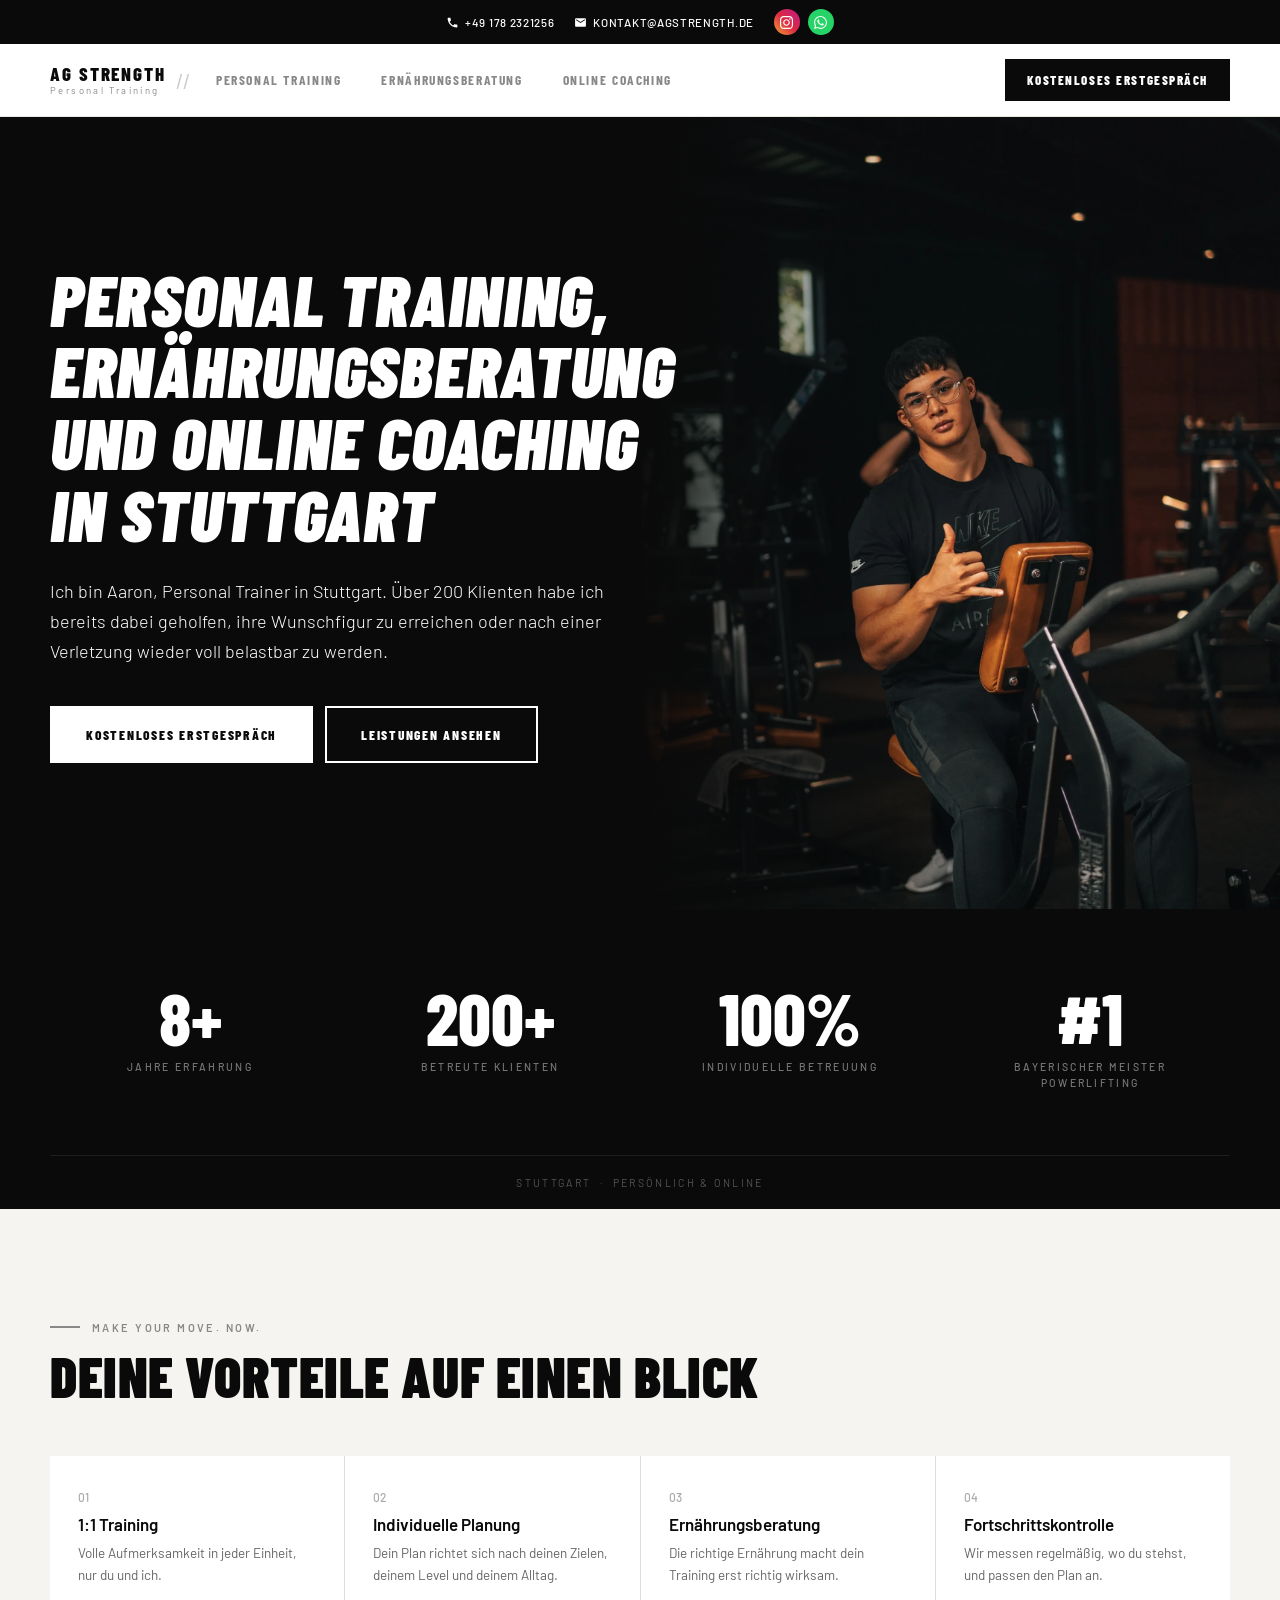
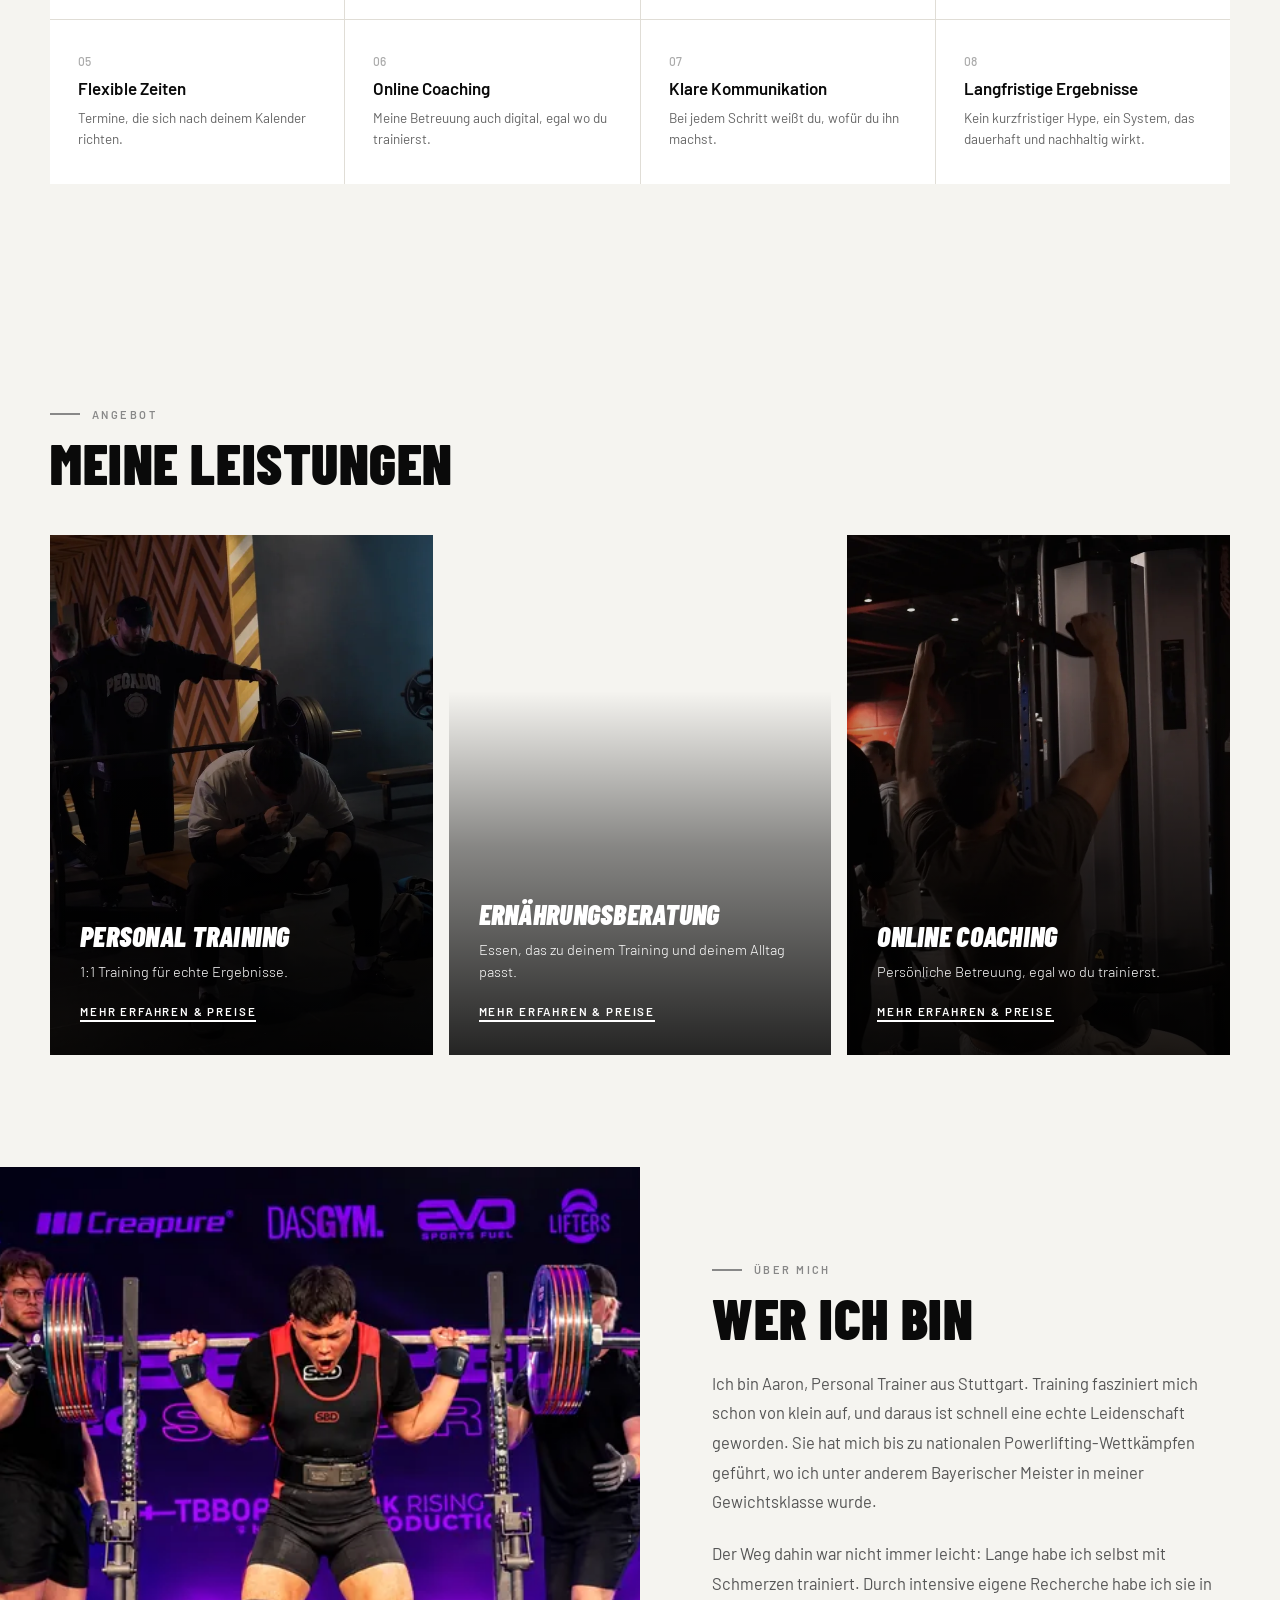
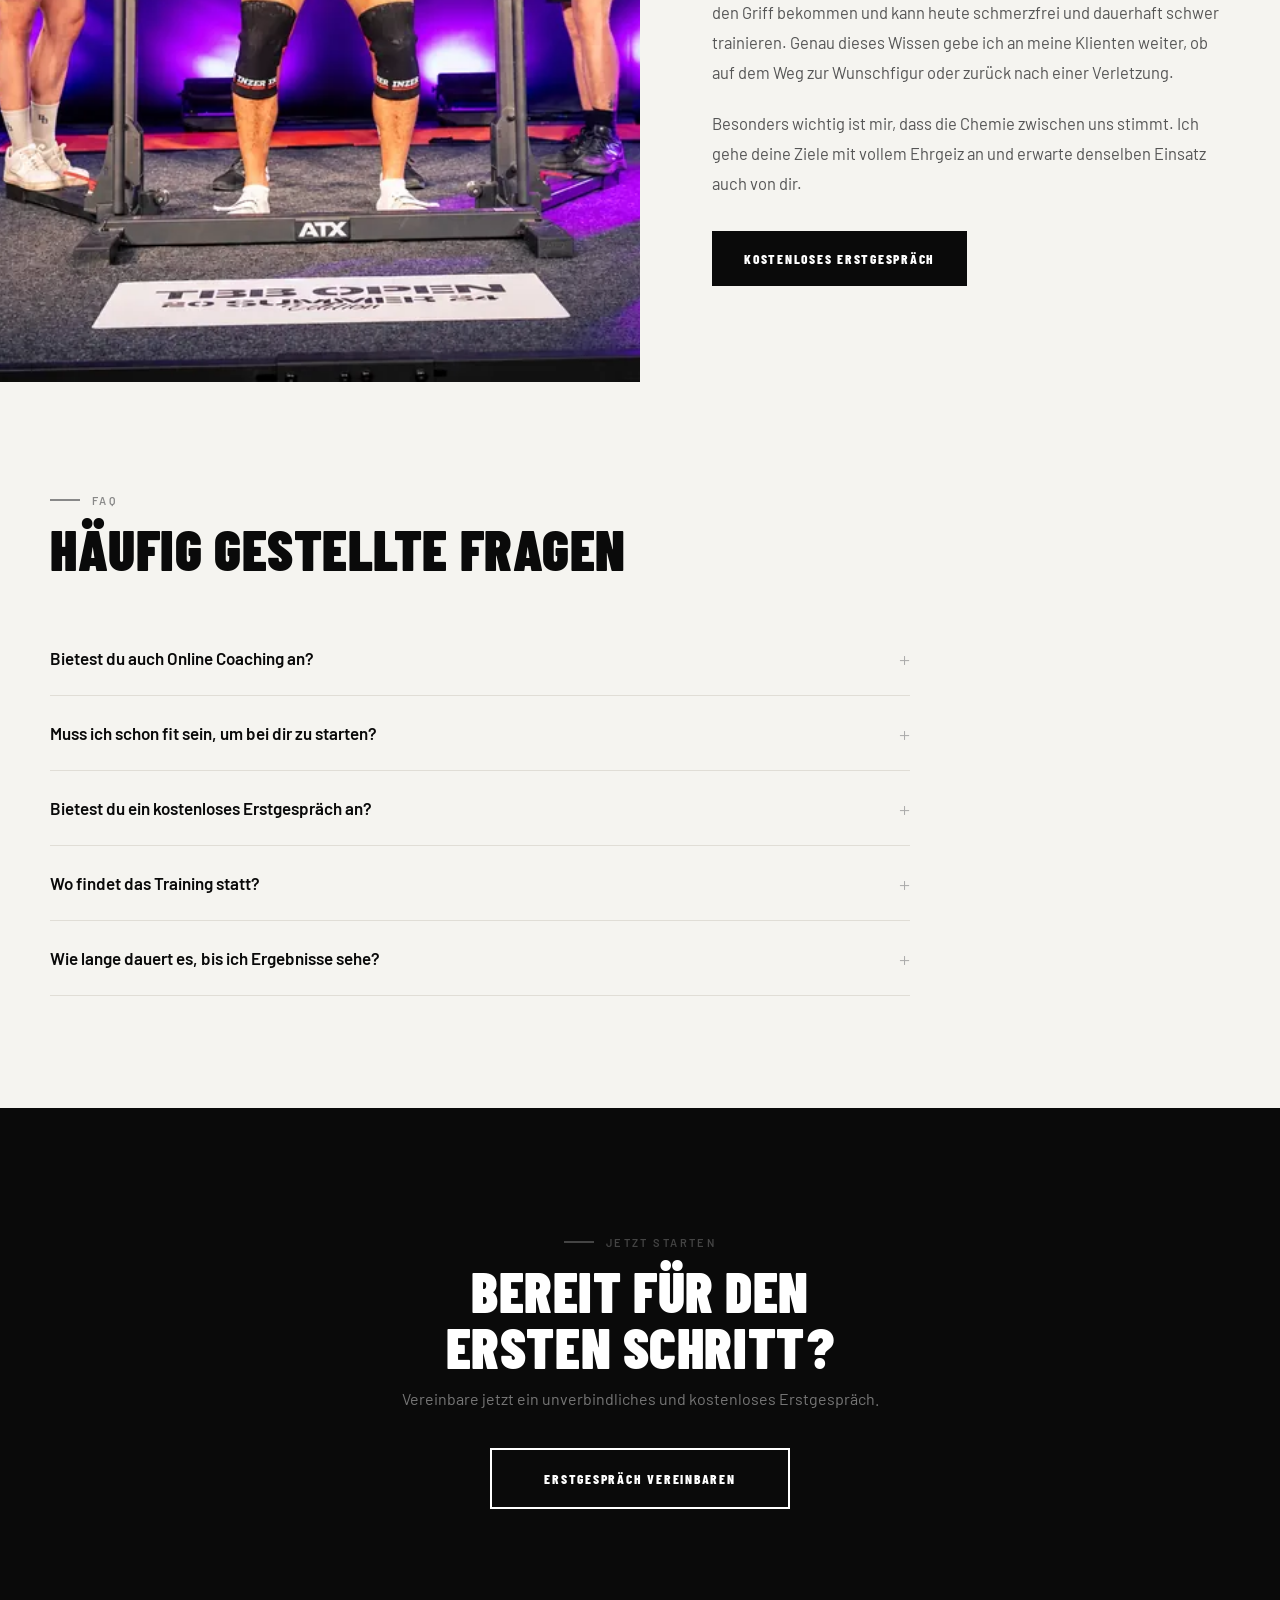
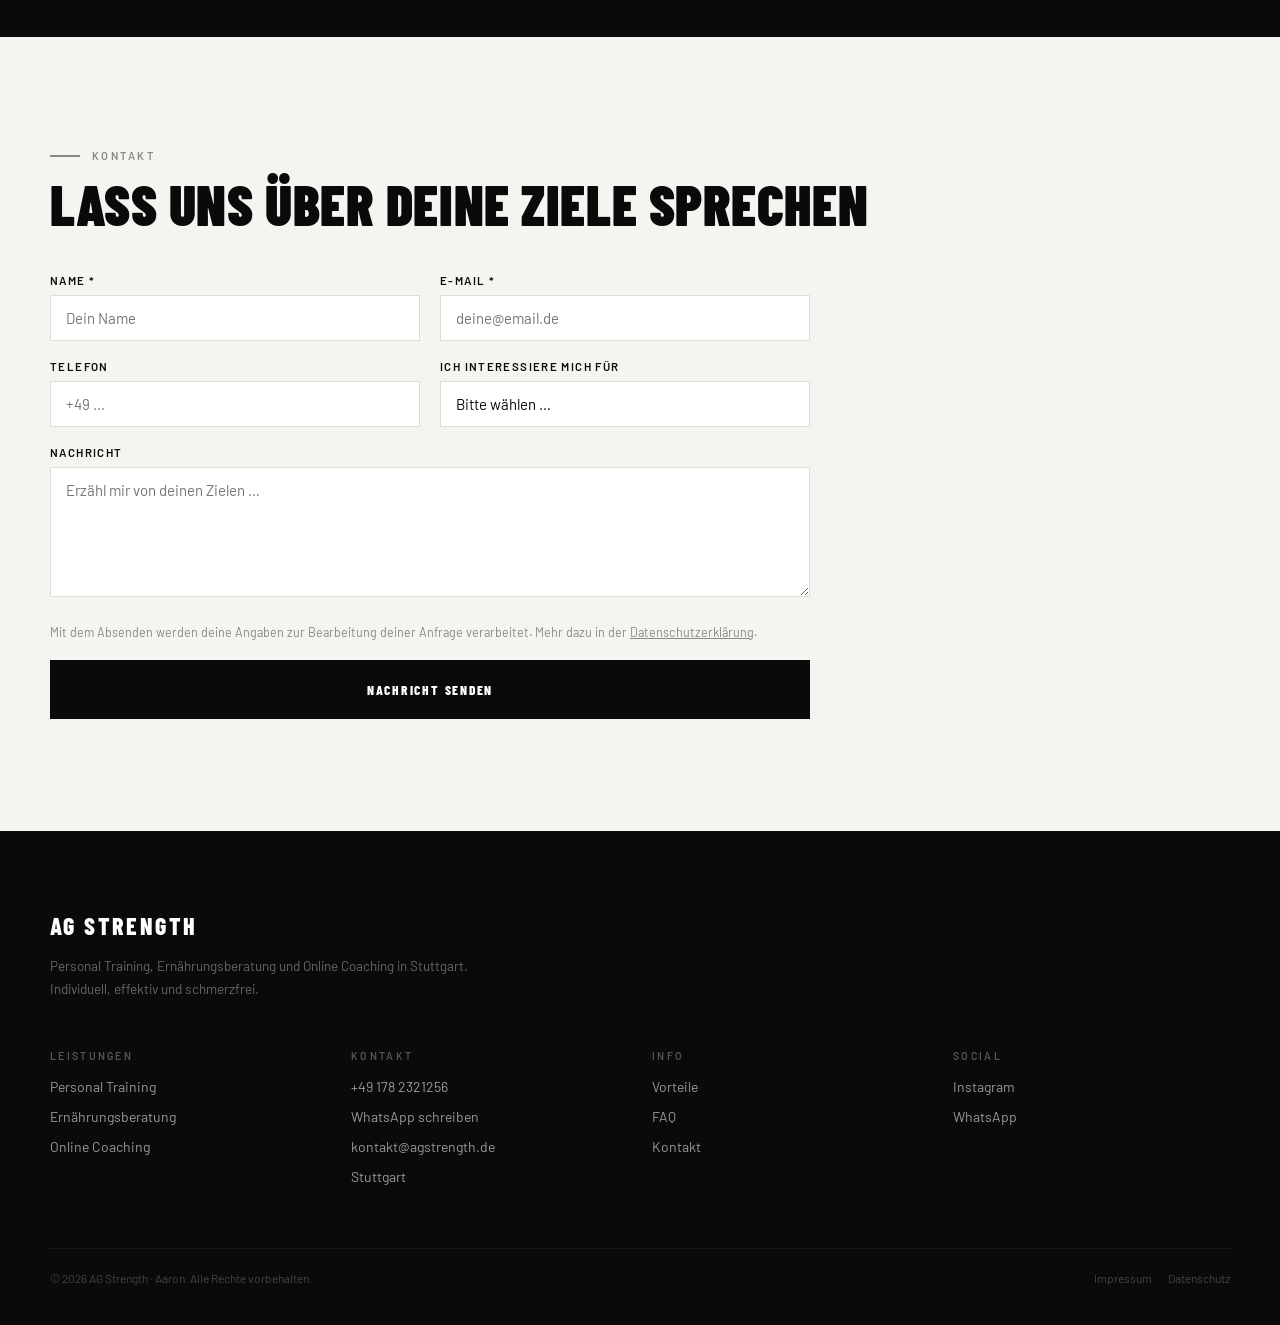
==== commit 76f101eb: "Neues Hero-Foto auf der Startseite Co-Authored-By: Claude Opus 5.5 <noreply@anthropic.com> Claude-Se" ====
--- a/index.html
+++ b/index.html
@@ -112,7 +112,7 @@
 <main>
 <!-- HERO -->
 <section class="hero">
-    <div class="hero-bg" style="background-image: url('/img/training-kabelrudern.webp'); background-position: 55% 30%;"></div>
+    <div class="hero-bg" style="background-image: url('/img/hero-aaron.webp');"></div>
     <div class="hero-overlay"></div>
     <div class="hero-content">
         <h1>Personal Training,<br>Ernährungs&shy;beratung<br>und Online Coaching<br>in Stuttgart</h1>
--- a/css/style.css
+++ b/css/style.css
@@ -550,3 +550,9 @@
         background: linear-gradient(to top, rgba(0,0,0,.85) 0%, rgba(0,0,0,.35) 50%, rgba(0,0,0,.1) 100%);
     }
 }
+
+/* ── Hero-Foto Startseite ── */
+.hero-bg { background-position: 58% 100%; background-size: auto 150%; }
+@media (min-width: 900px) {
+    .hero-bg { background-position: 50% 75%; background-size: cover; }
+}
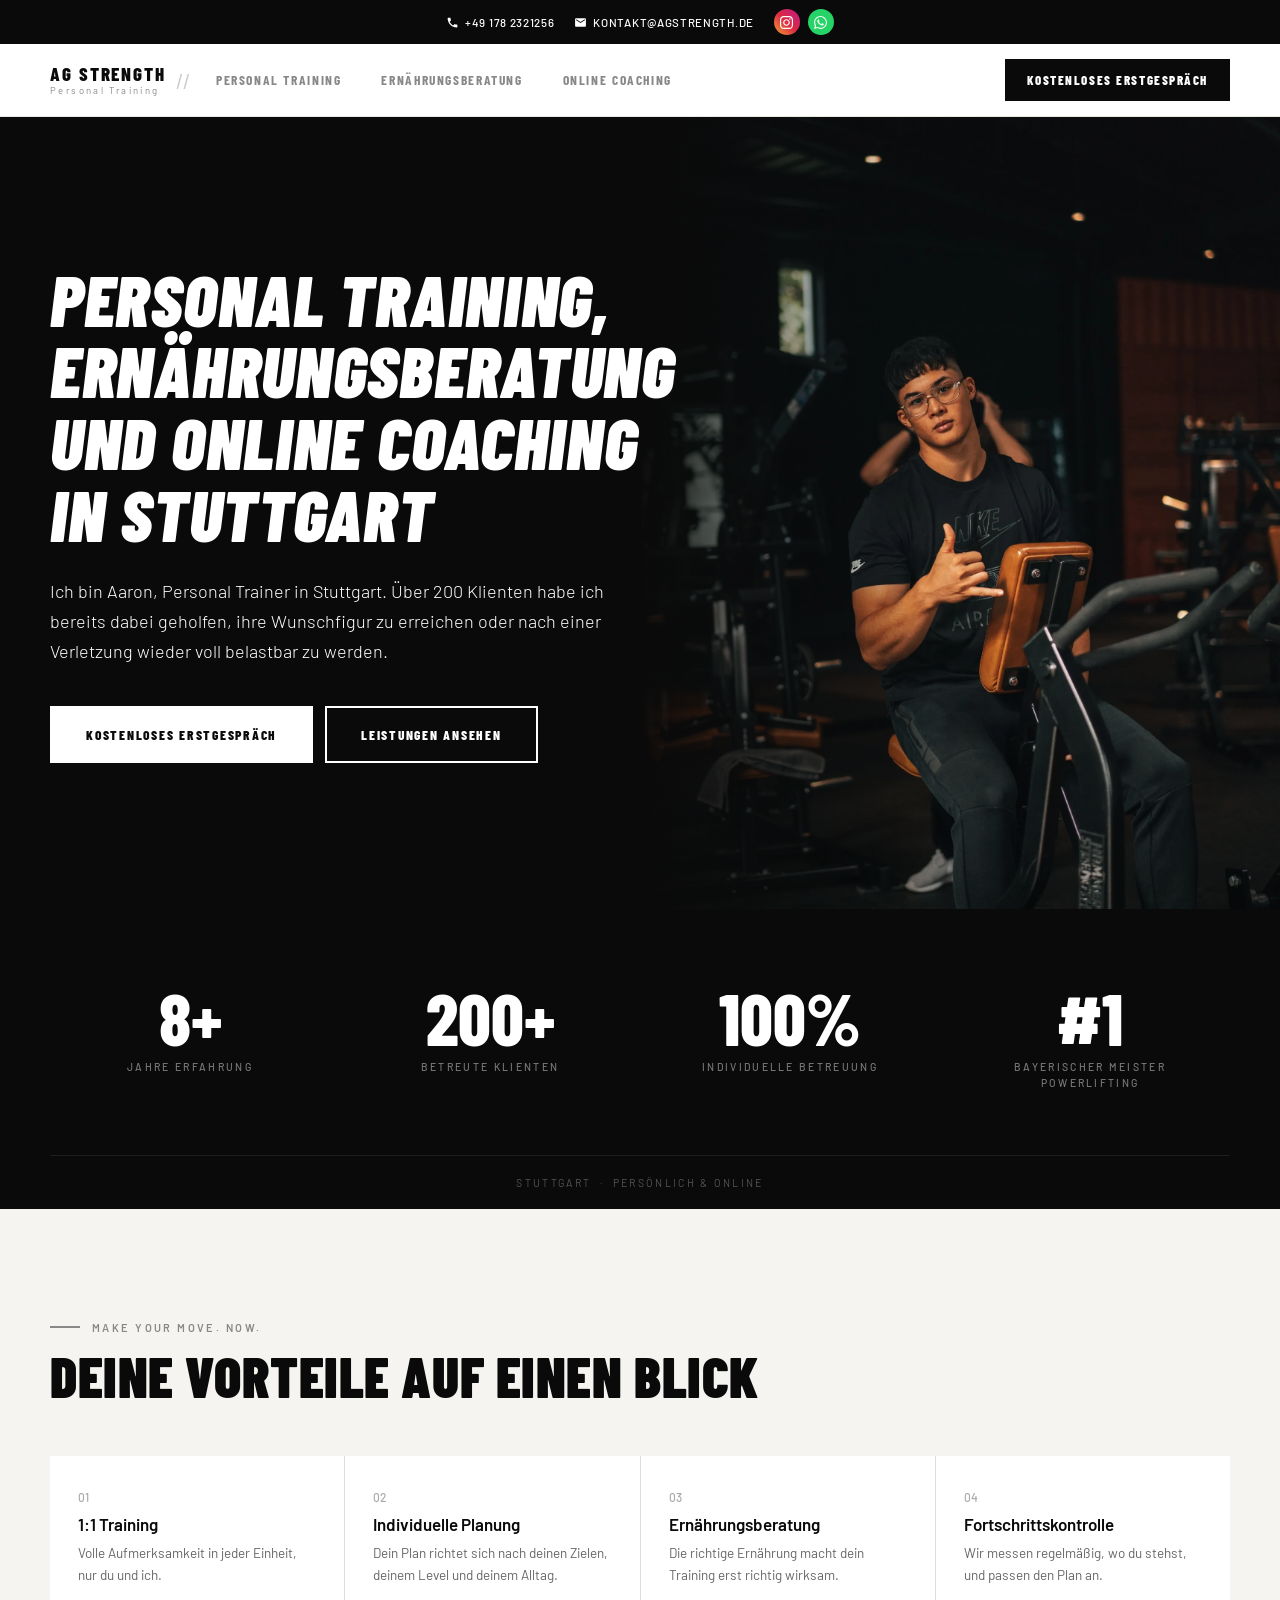
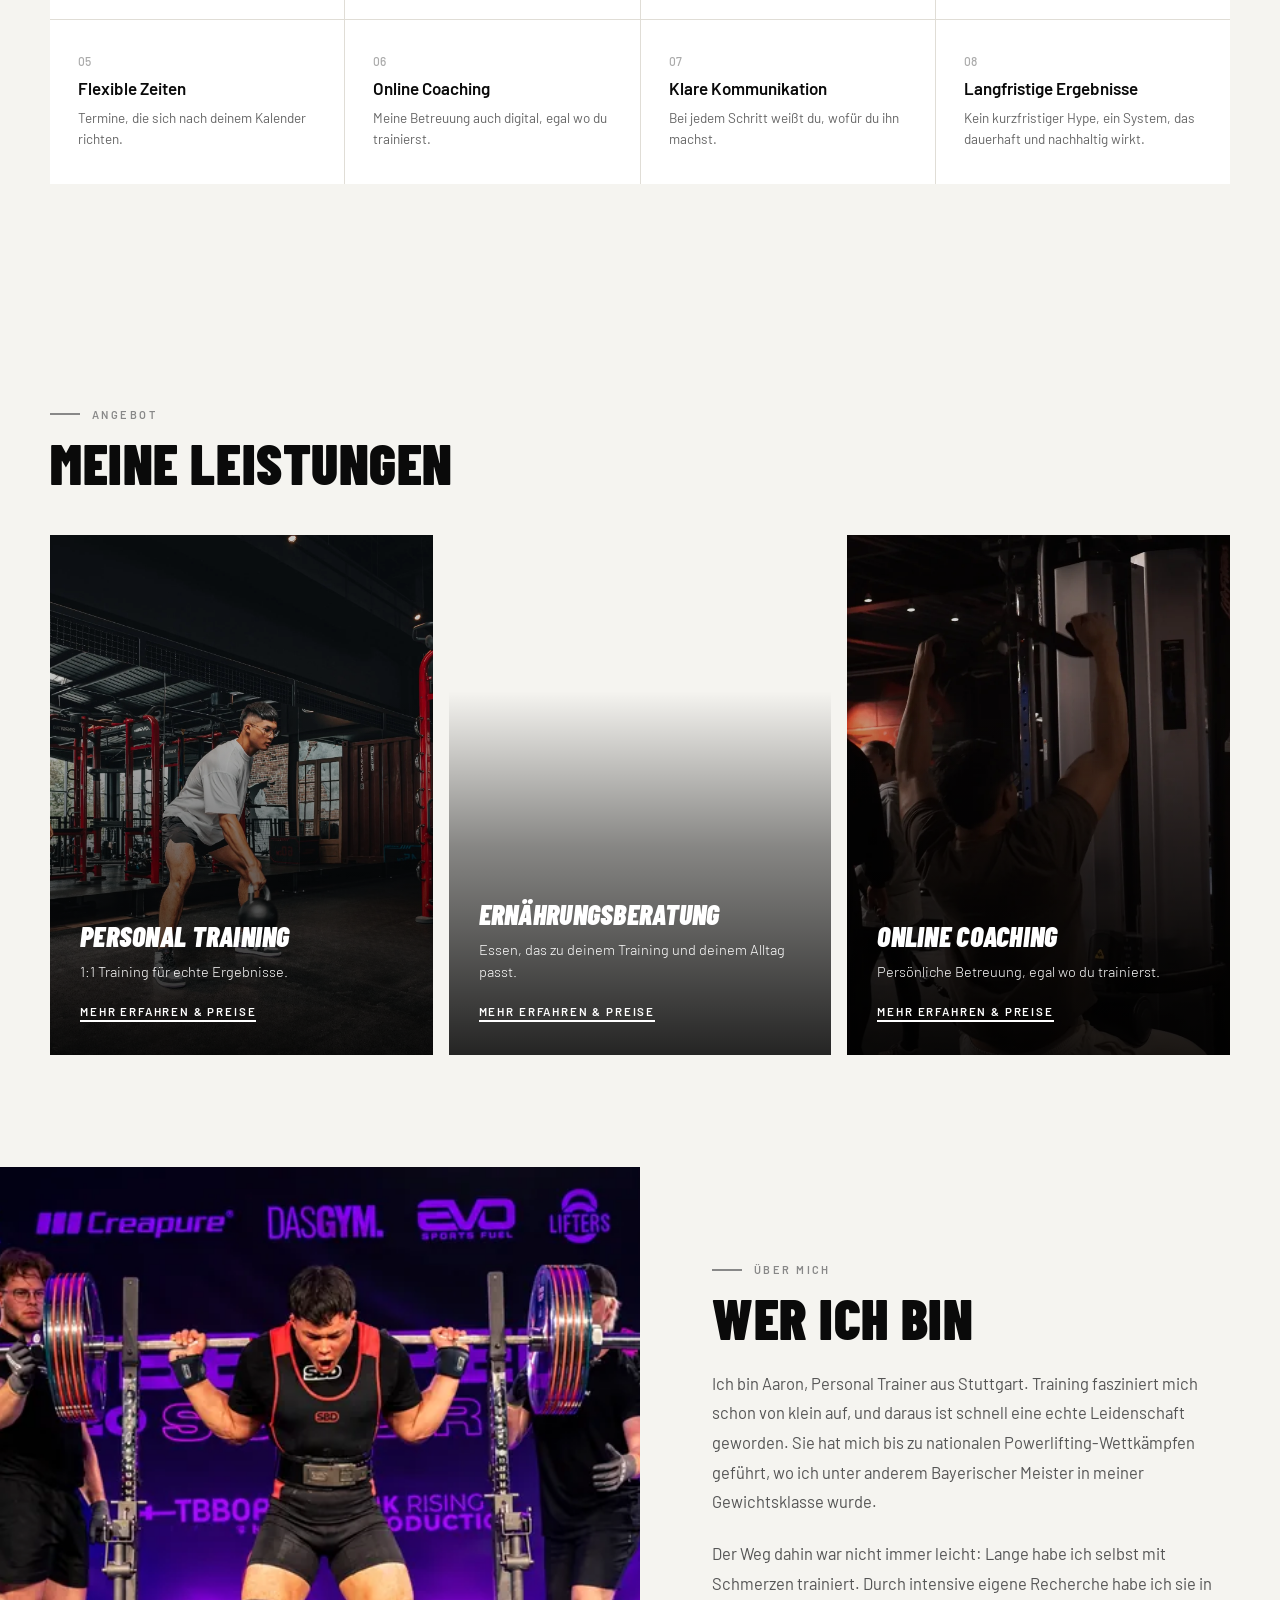
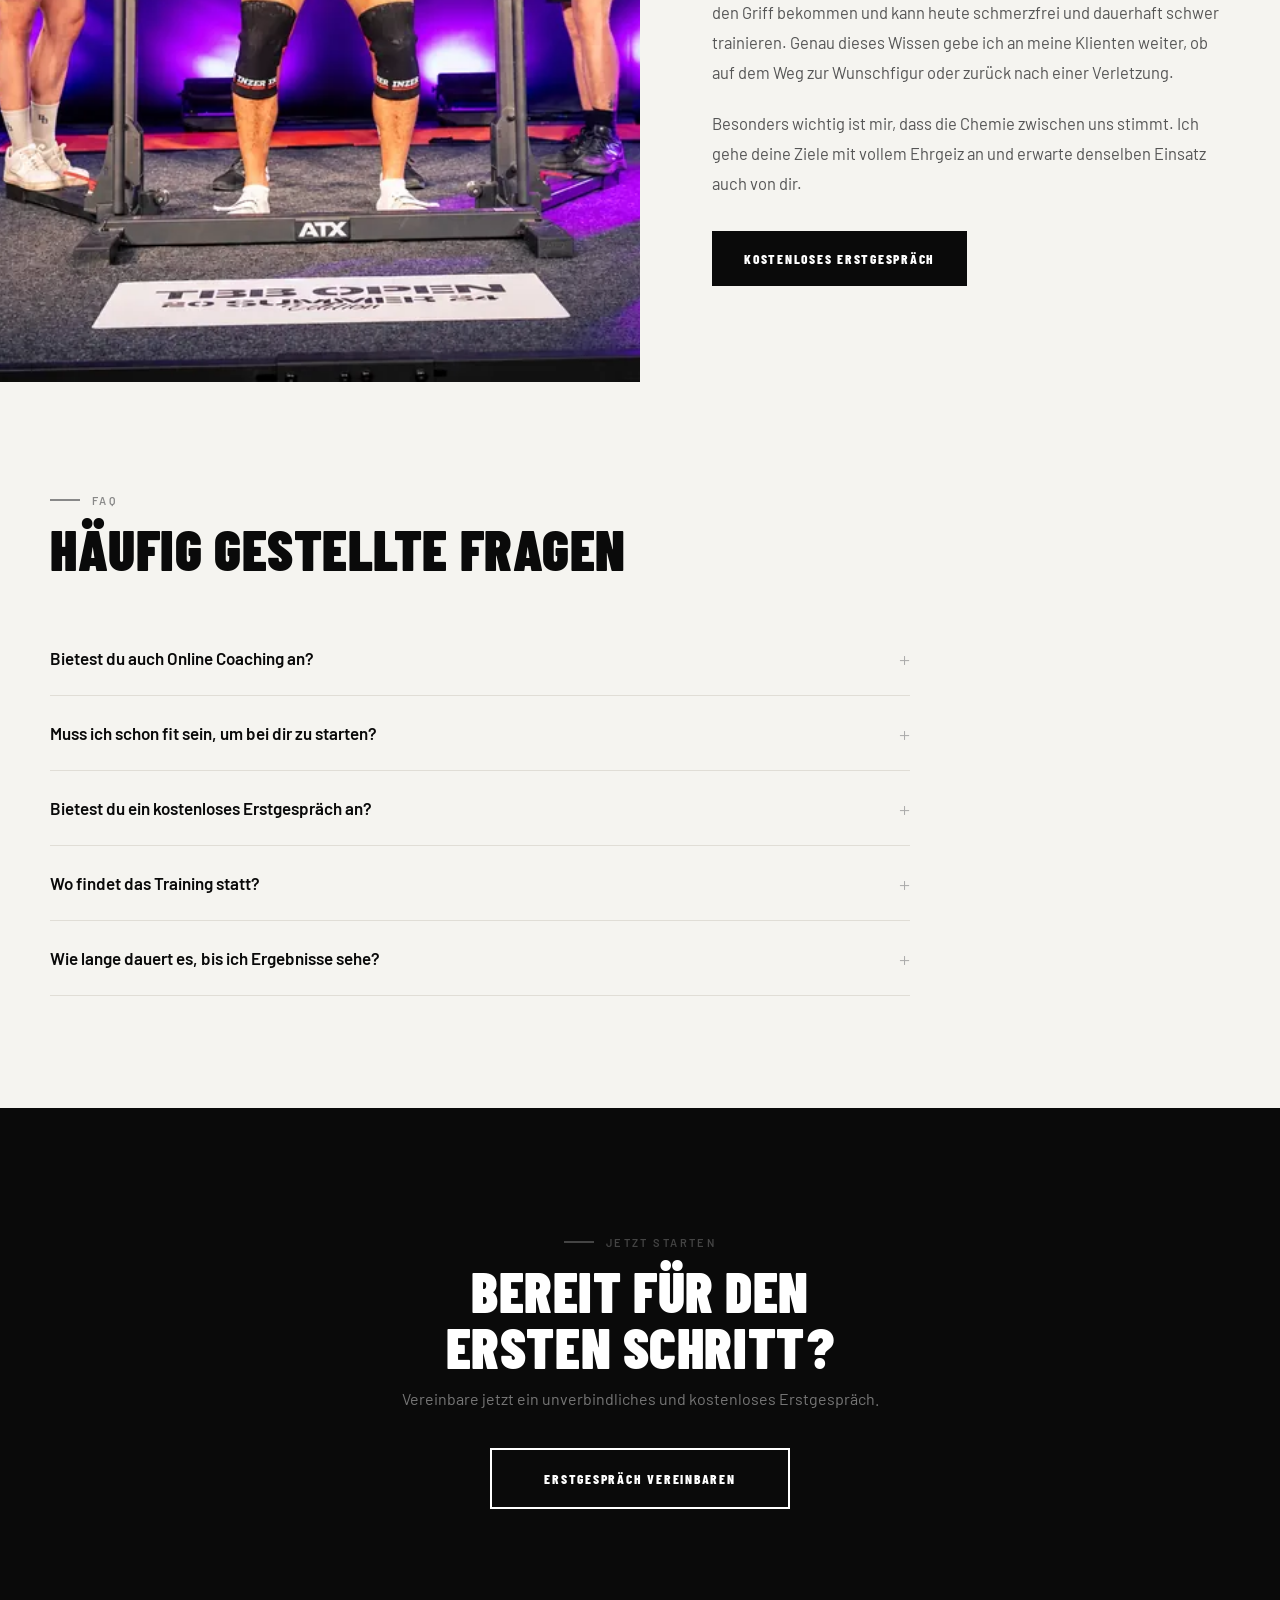
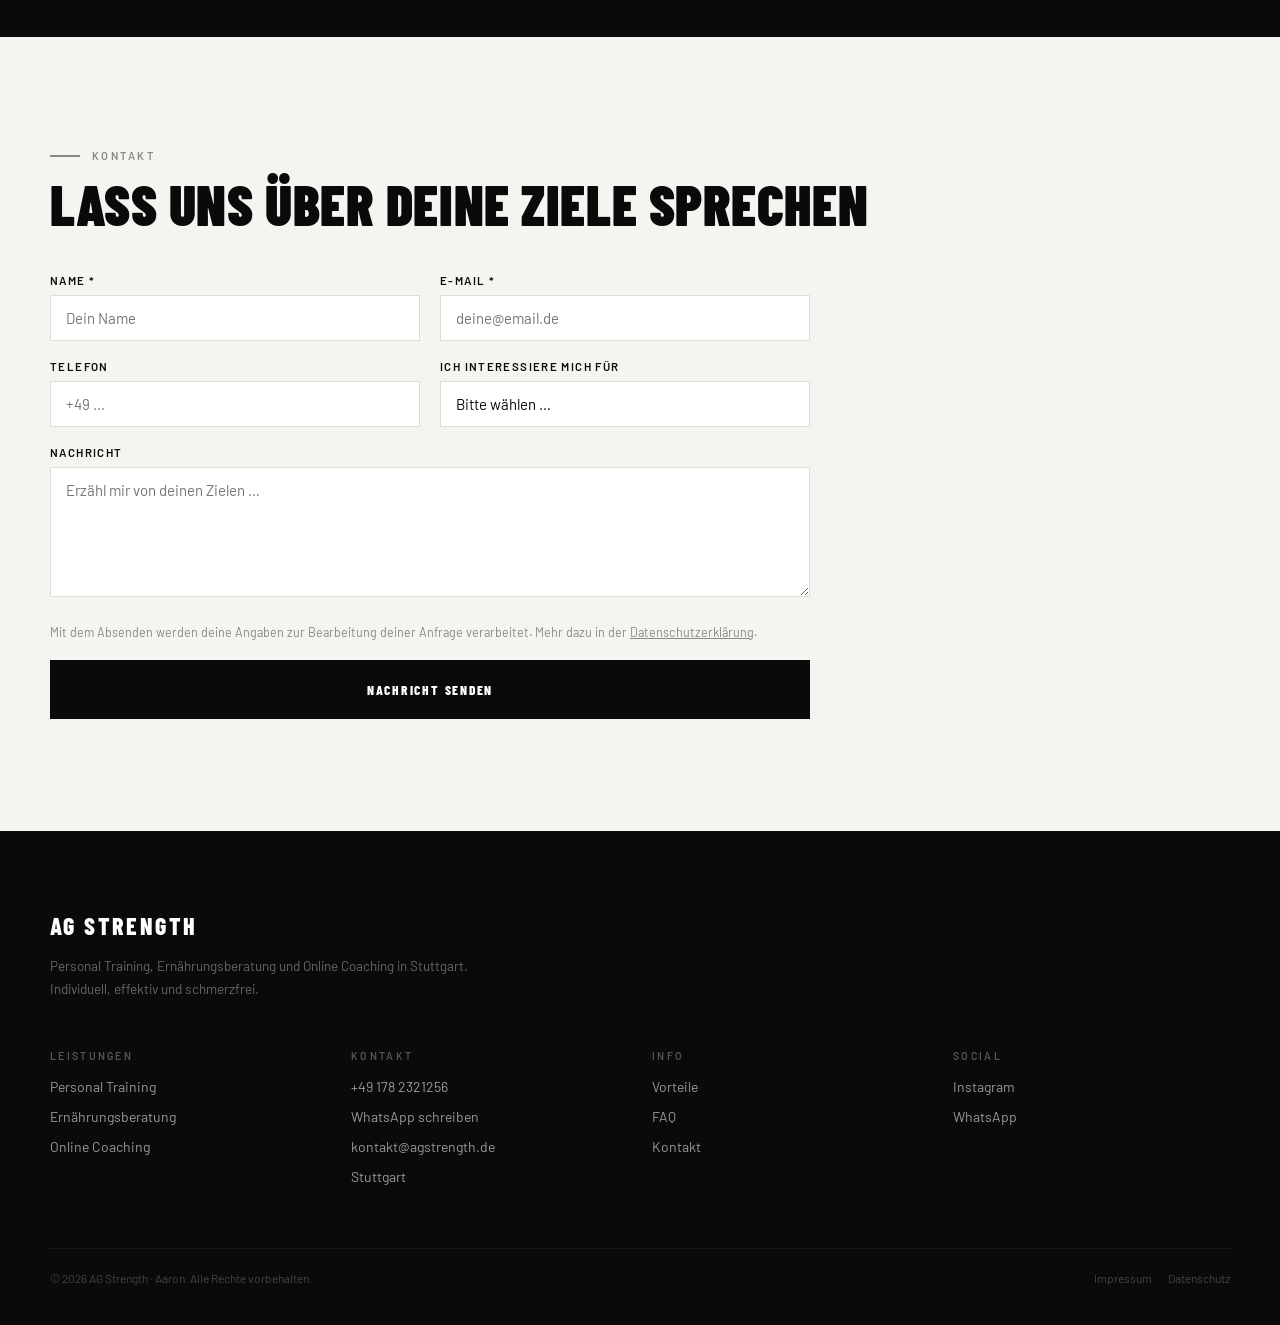
==== commit 55e6113e: "Kettlebell-Foto auf der Karte Personal Training Co-Authored-By: Claude Opus 5.5 <noreply@anthropic.c" ====
--- a/index.html
+++ b/index.html
@@ -159,7 +159,7 @@
     </div>
     <div class="service-grid">
     <a class="service-card" href="/personal-training/">
-        <div class="service-card-bg" style="background-image: url('/img/training-bankdruecken.webp'); background-position: 60% 45%;"></div>
+        <div class="service-card-bg" style="background-image: url('/img/training-kettlebell.webp'); background-position: 45% 40%;"></div>
         <div class="service-card-content">
             <div class="service-card-title">Personal Training</div>
             <div class="service-card-text">1:1 Training für echte Ergebnisse.</div>
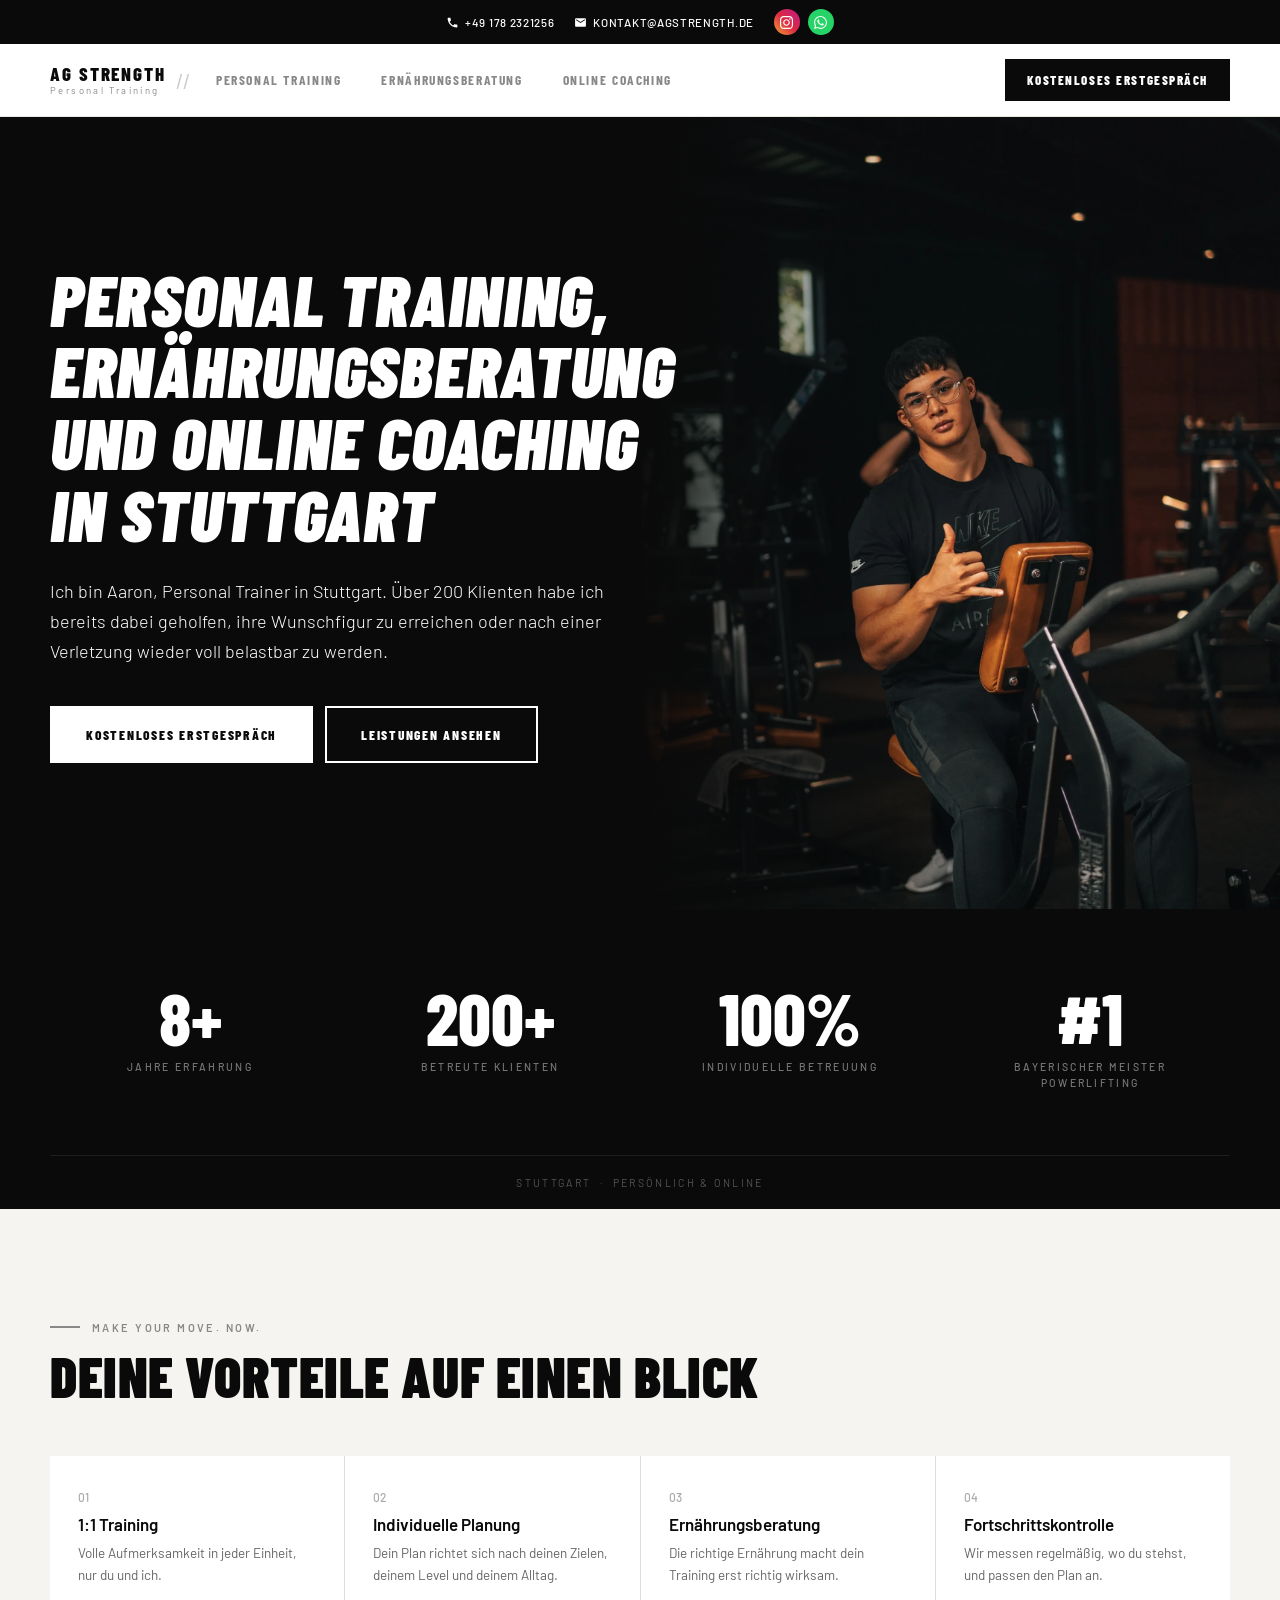
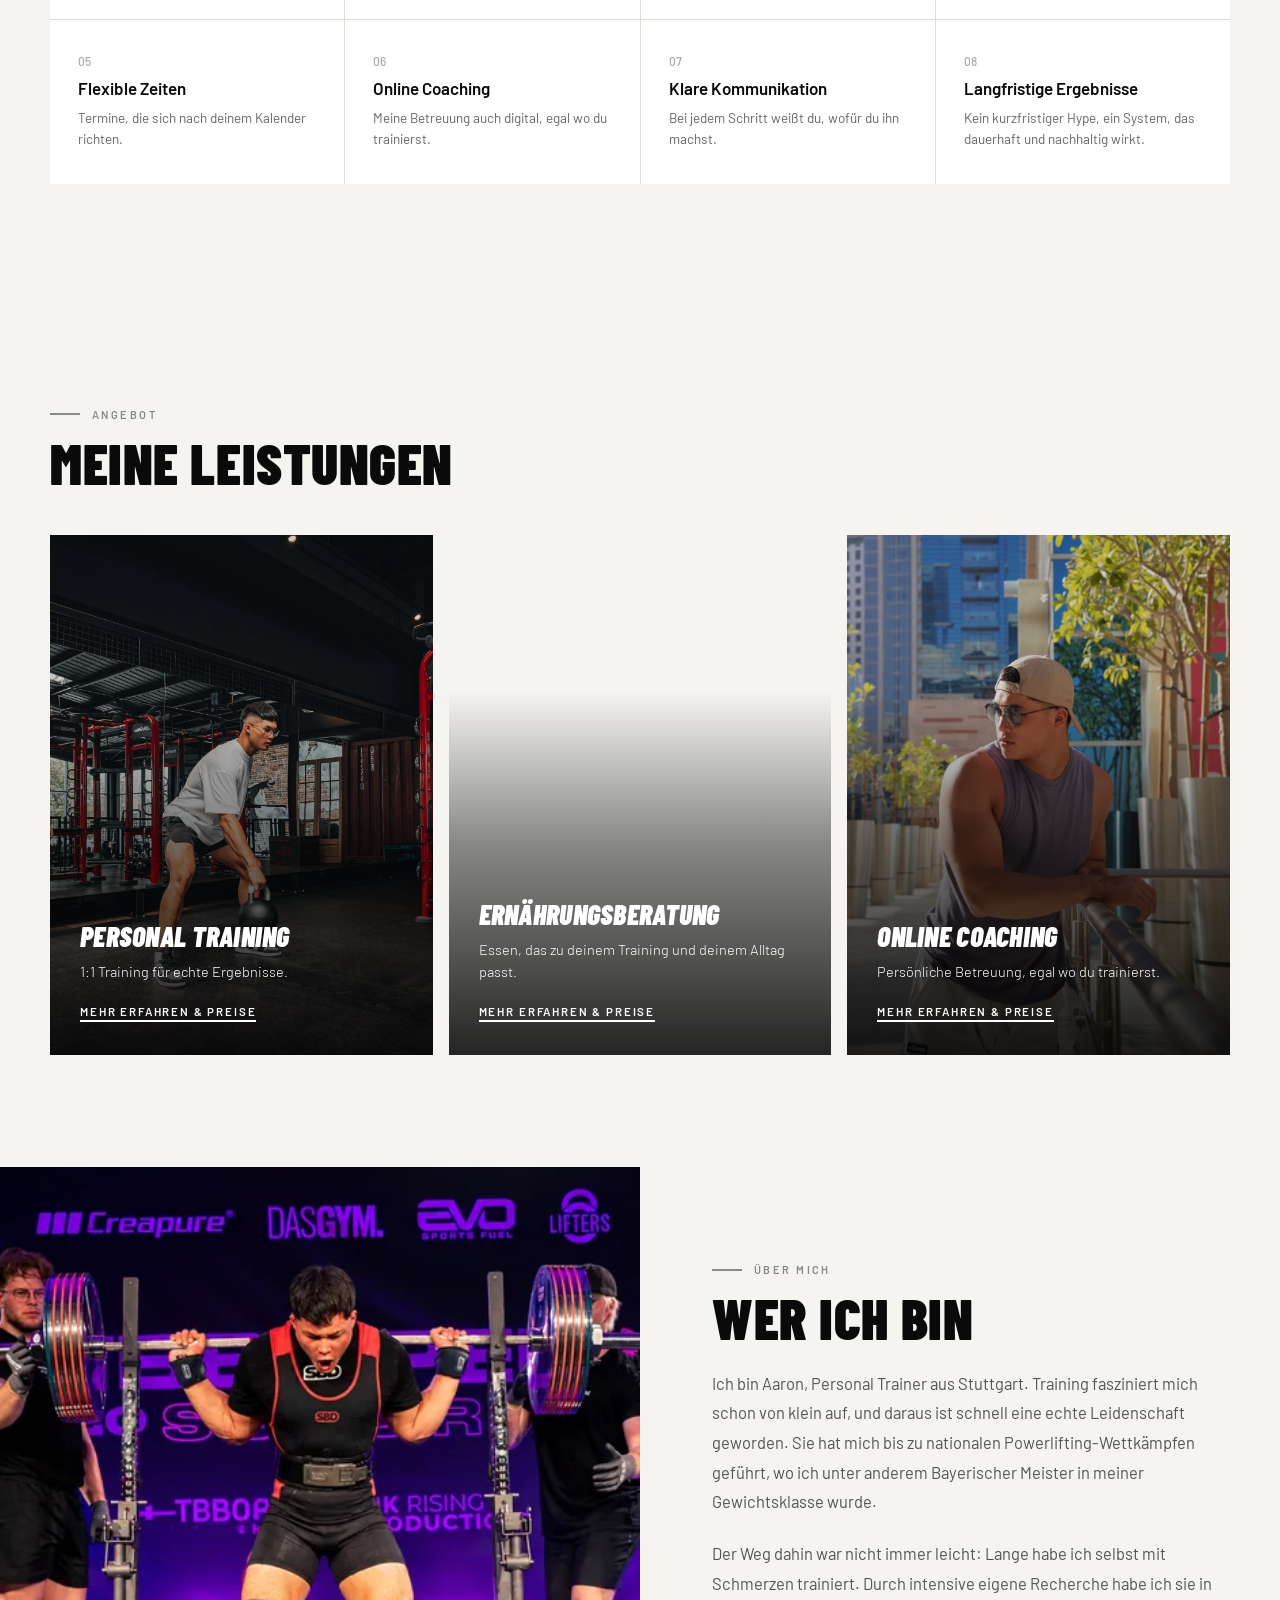
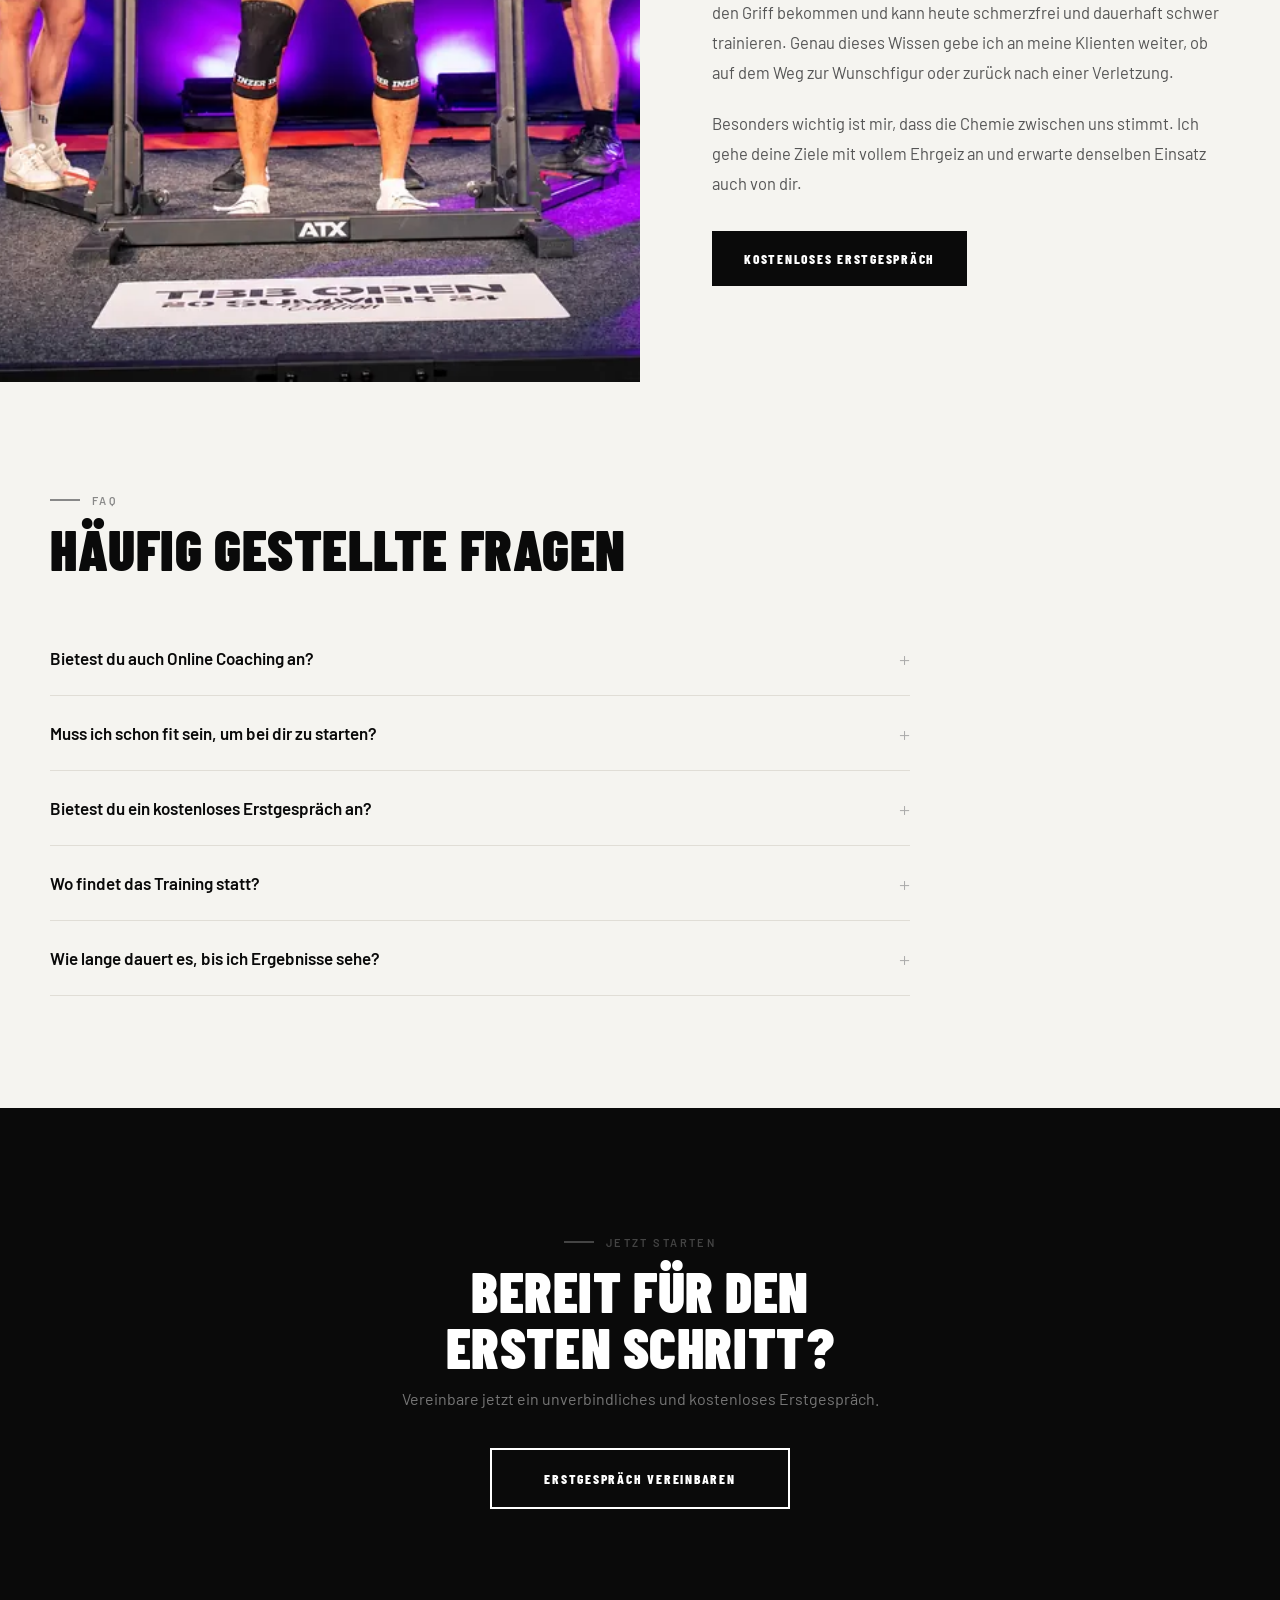
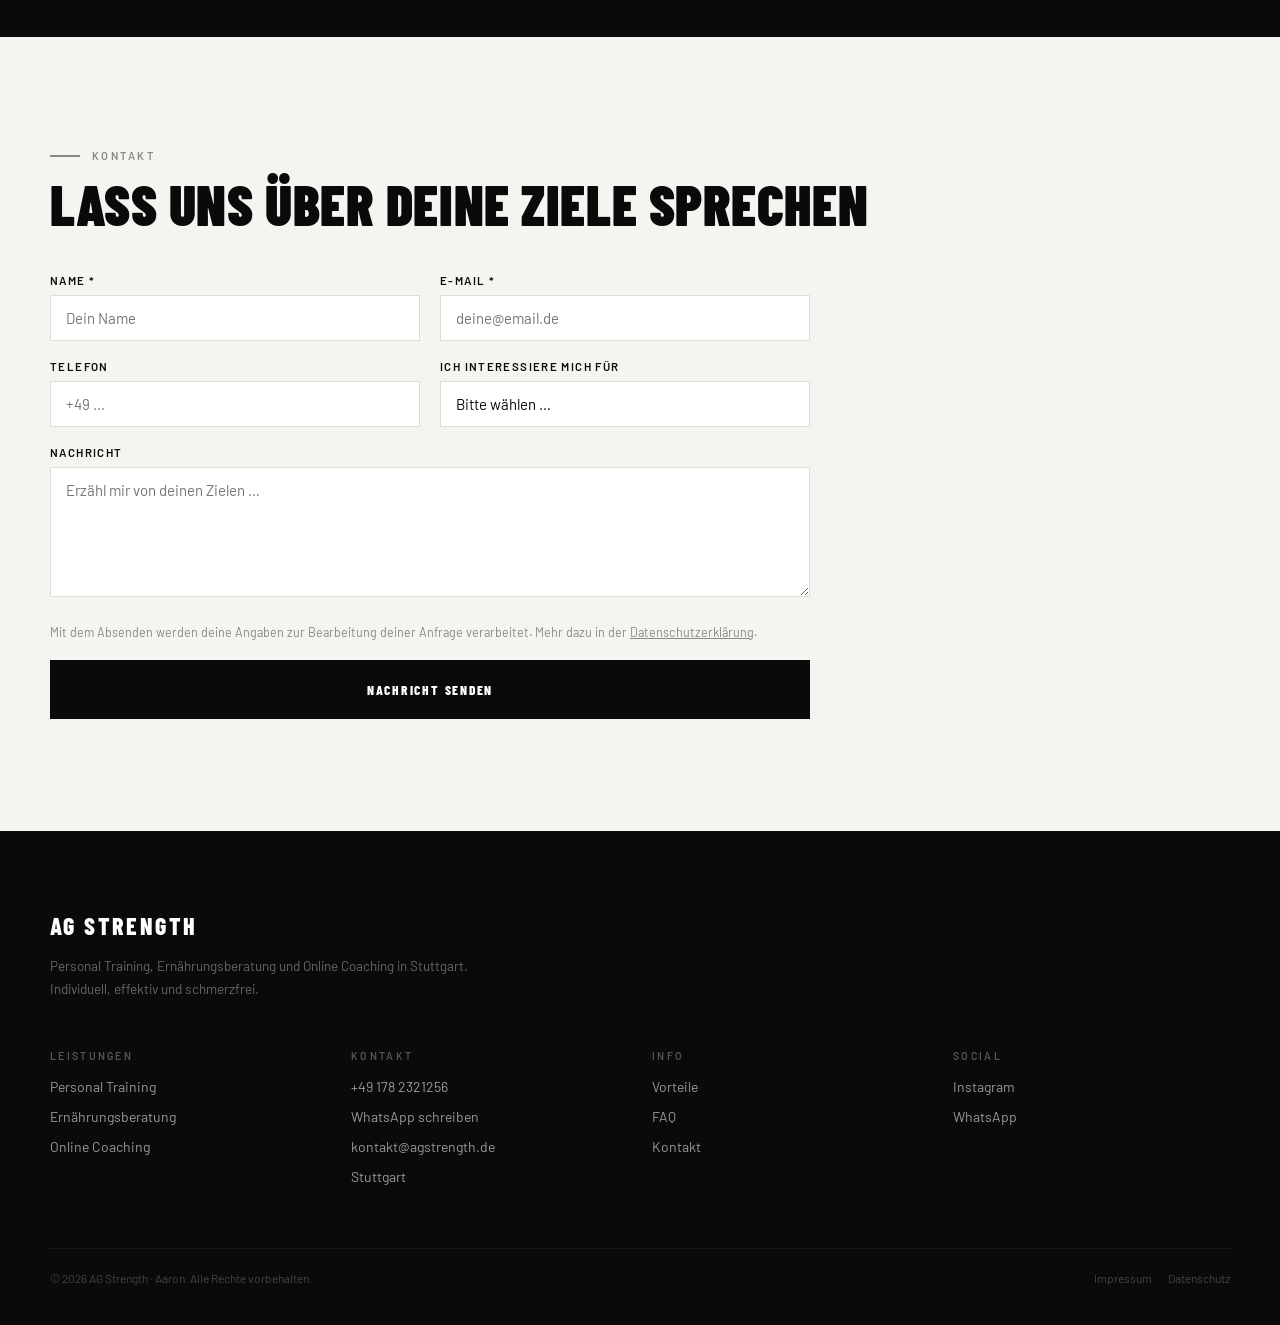
==== commit 0f2b8a76: "Outdoor-Foto auf der Karte Online Coaching Co-Authored-By: Claude Opus 5.5 <noreply@anthropic.com> C" ====
--- a/index.html
+++ b/index.html
@@ -175,7 +175,7 @@
         </div>
     </a>
     <a class="service-card" href="/online-coaching/">
-        <div class="service-card-bg" style="background-image: url('/img/training-latzug.webp'); background-position: 50% 35%;"></div>
+        <div class="service-card-bg" style="background-image: url('/img/aaron-unterwegs.webp'); background-position: 50% 100%;"></div>
         <div class="service-card-content">
             <div class="service-card-title">Online Coaching</div>
             <div class="service-card-text">Persönliche Betreuung, egal wo du trainierst.</div>
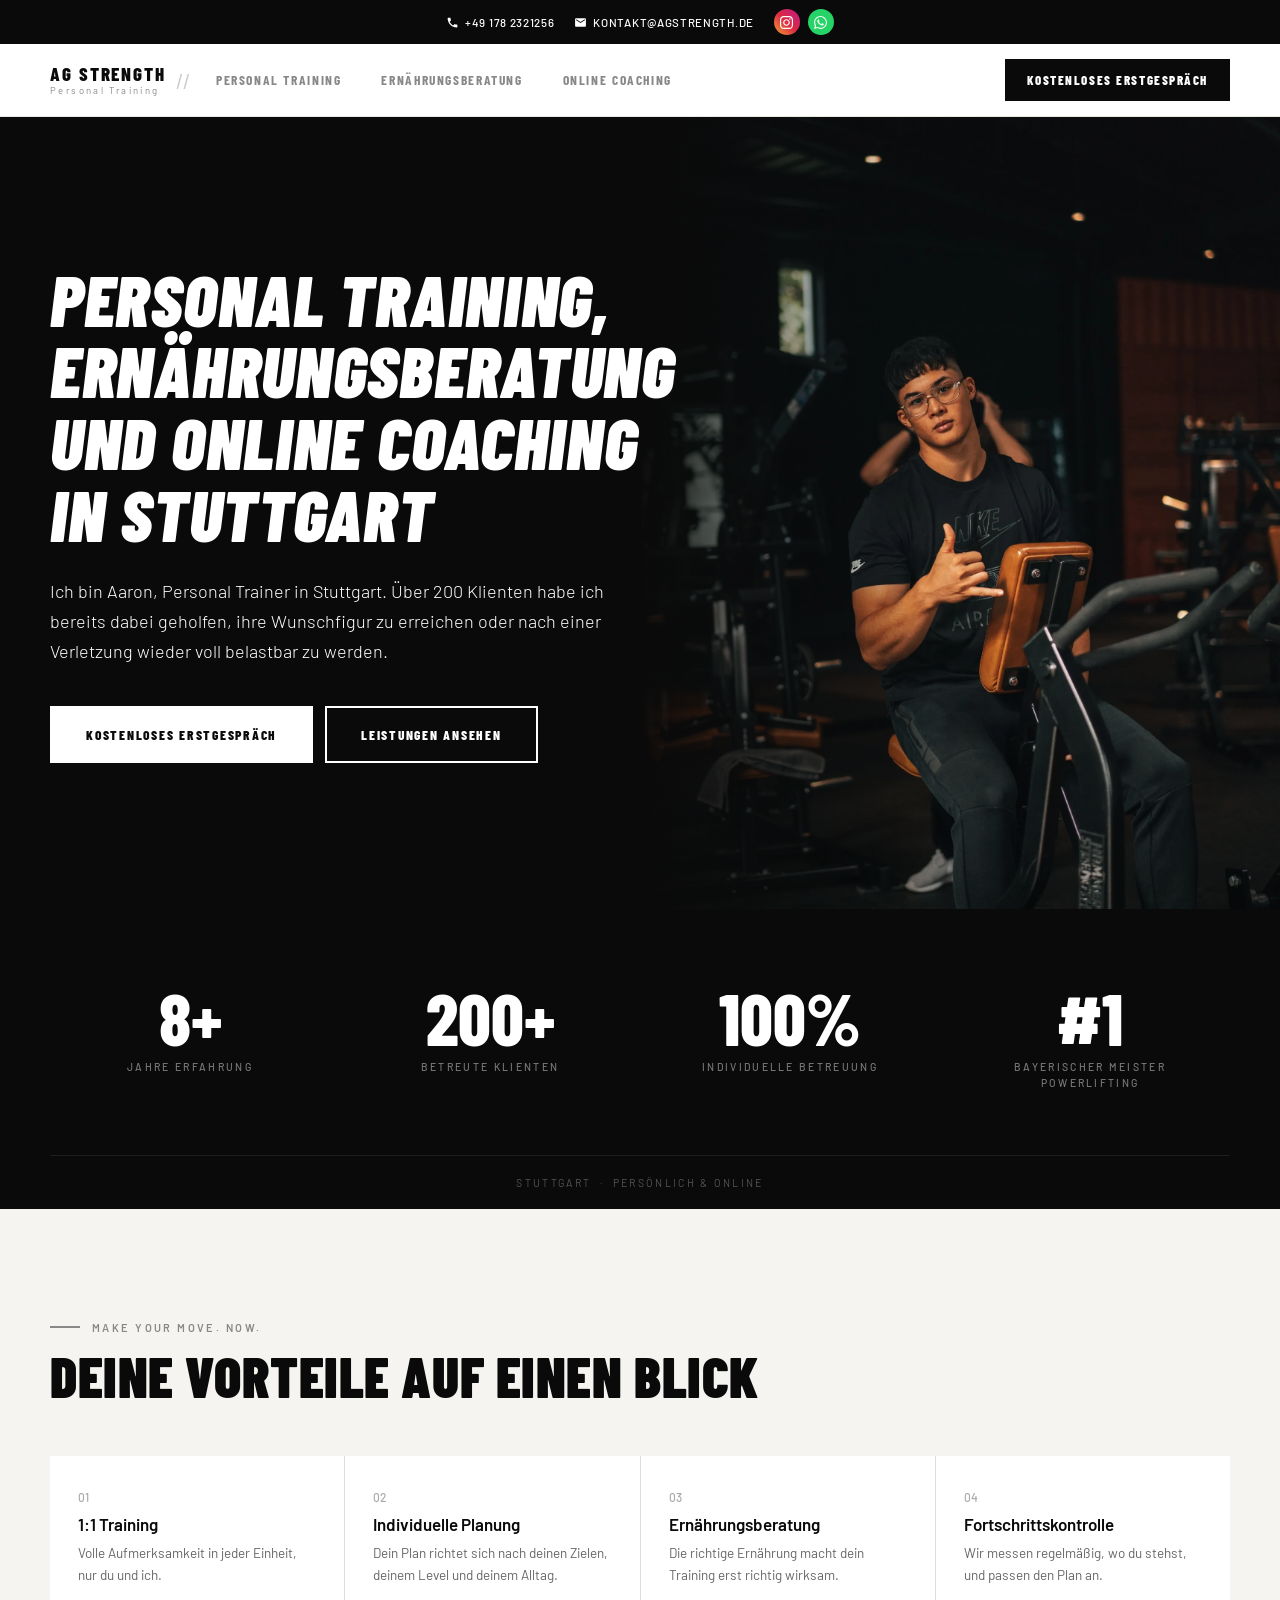
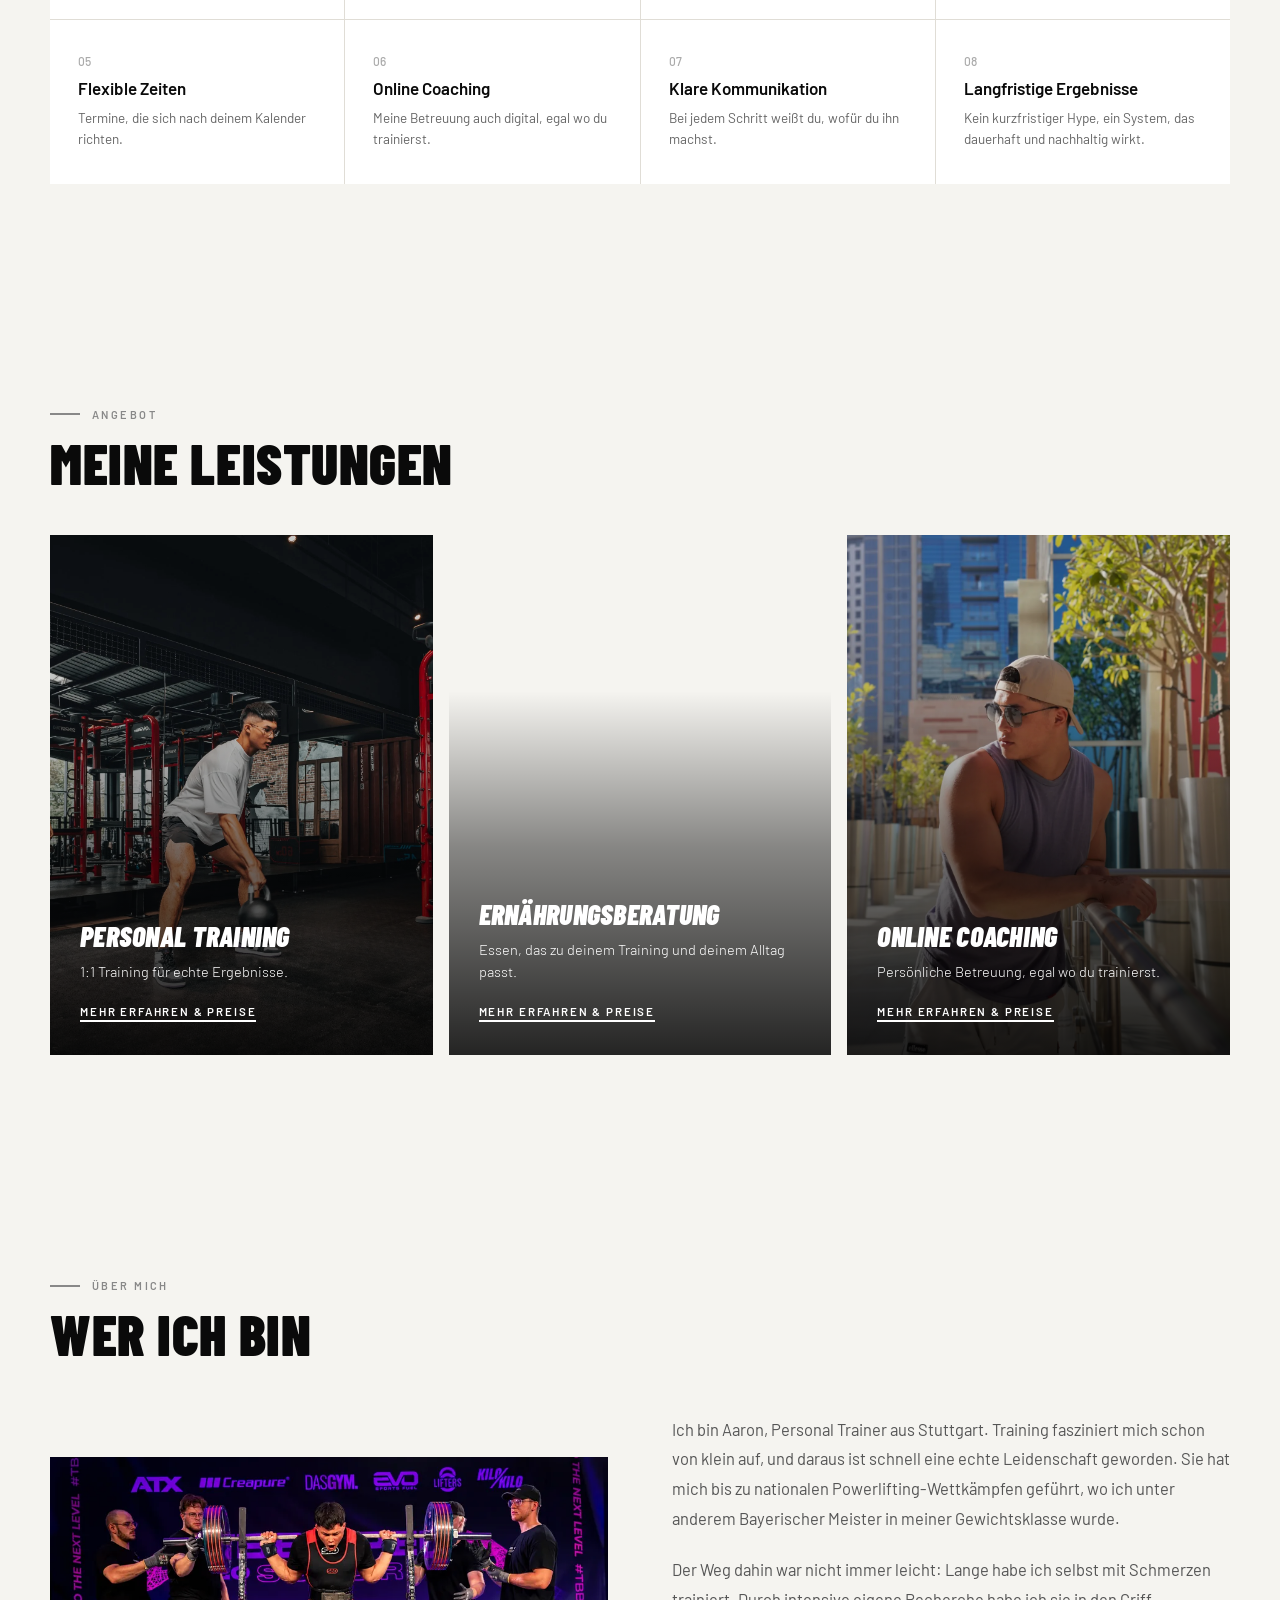
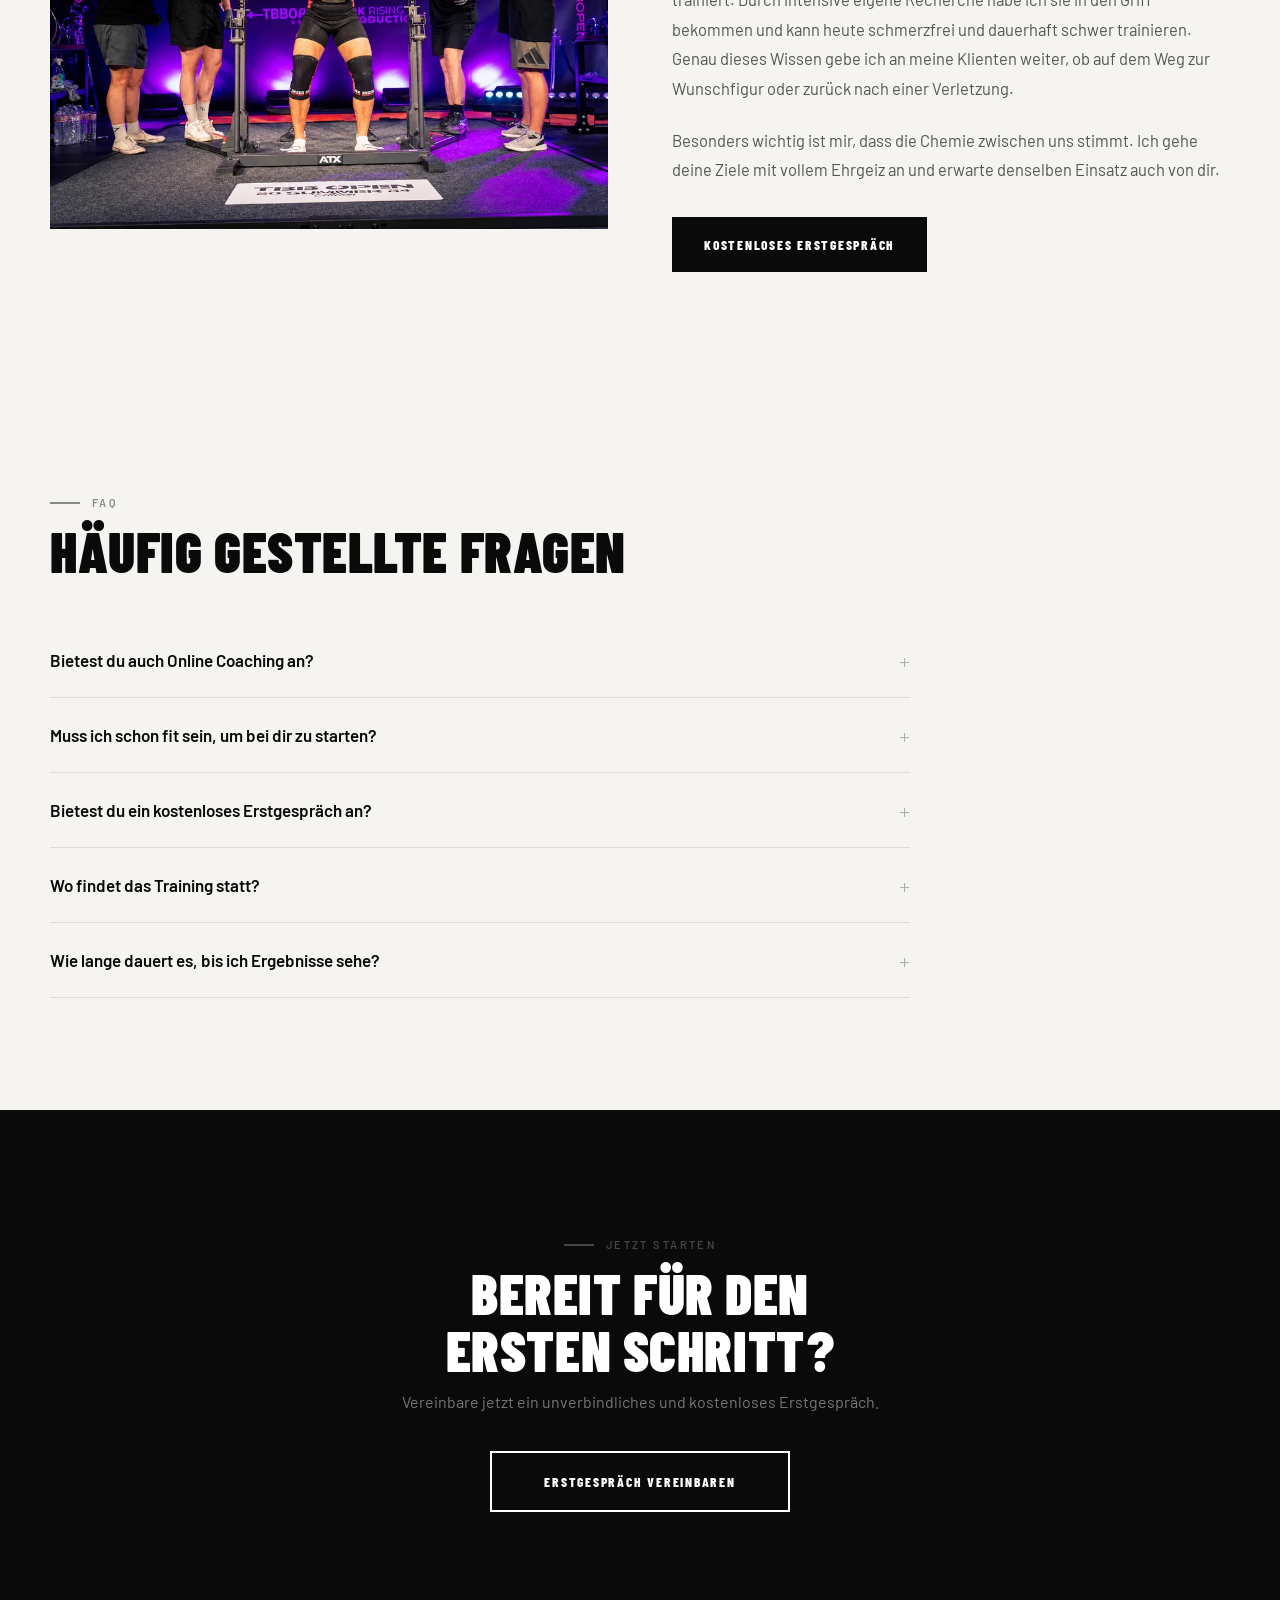
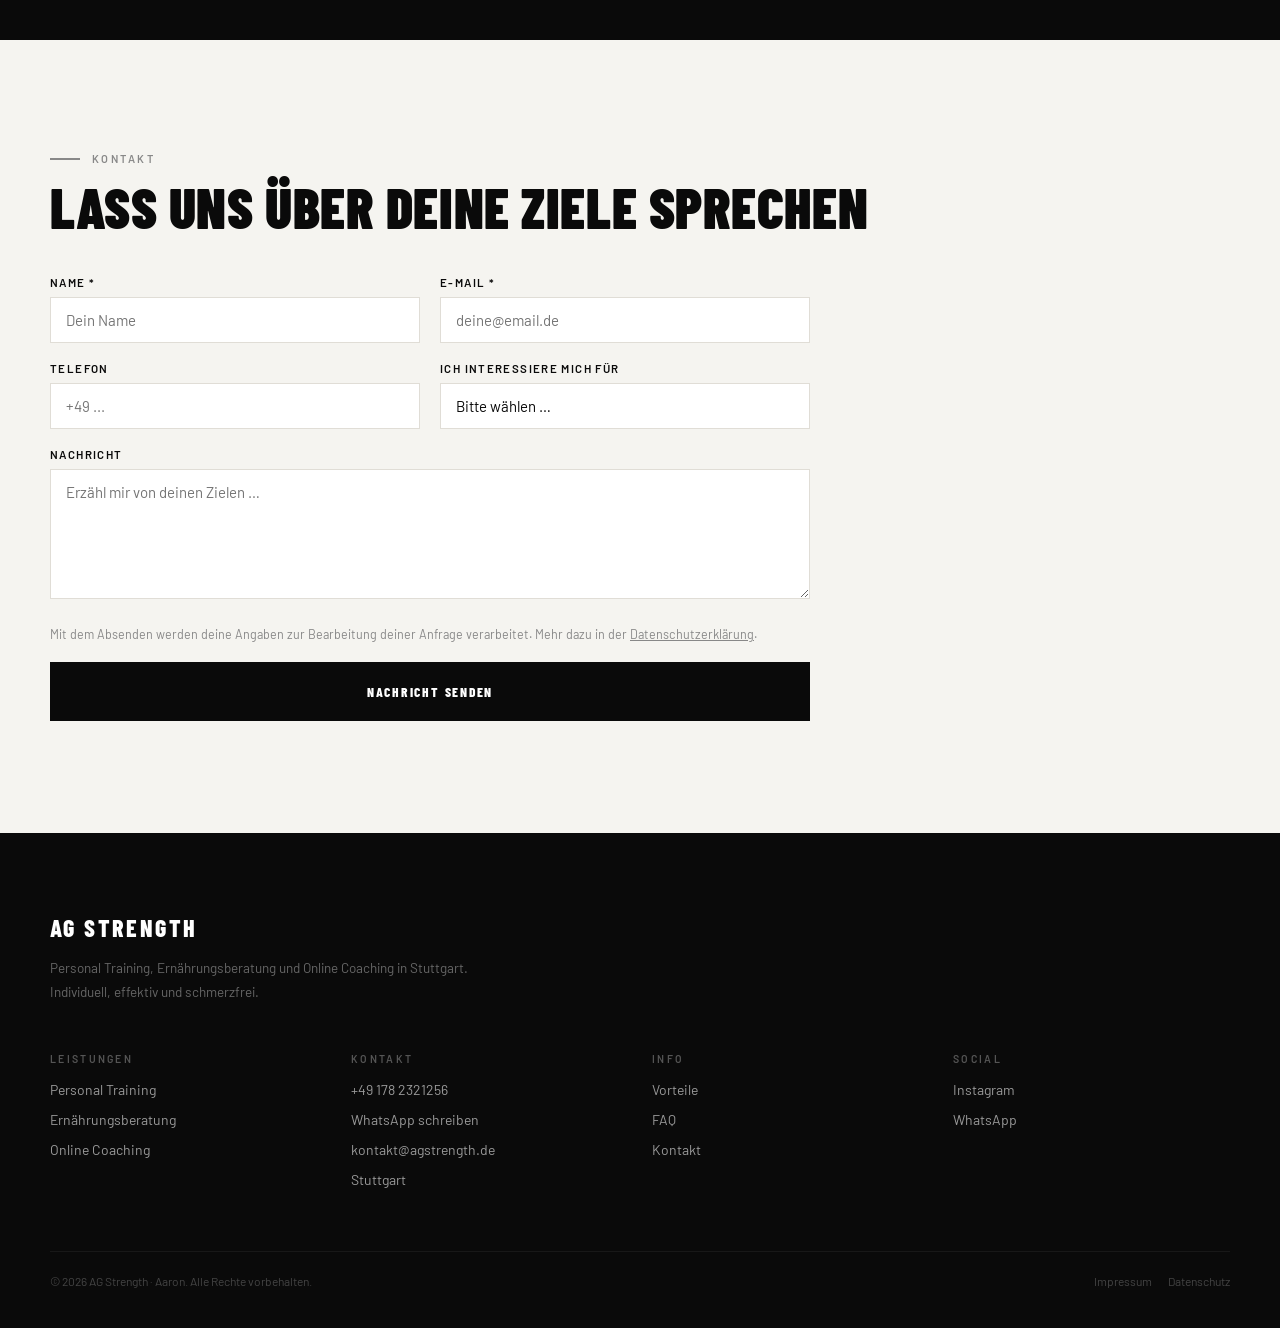
==== commit 2c5a4df4: "Über mich: Überschrift zuerst, Foto kleiner und vollständig Co-Authored-By: Claude Opus 5.5 <noreply" ====
--- a/index.html
+++ b/index.html
@@ -187,18 +187,20 @@
 </section>
 
 <!-- ABOUT -->
-<section id="ueber-mich">
-    <picture class="about-picture">
-        <source type="image/webp" srcset="/img/aaron-wettkampf-900.webp 900w, /img/aaron-wettkampf.webp 1536w" sizes="(min-width: 900px) 50vw, 100vw">
-        <img class="about-image" src="/img/aaron-wettkampf.jpg" width="1536" height="1024" loading="lazy" decoding="async" alt="Aaron bei der Kniebeuge auf einem Powerlifting-Wettkampf">
-    </picture>
-    <div class="about-content">
-        <div class="section-lbl">Über mich</div>
-        <div class="section-title">Wer ich bin</div>
-        <p style="margin-top:22px;">Ich bin Aaron, Personal Trainer aus Stuttgart. Training fasziniert mich schon von klein auf, und daraus ist schnell eine echte Leidenschaft geworden. Sie hat mich bis zu nationalen Powerlifting-Wettkämpfen geführt, wo ich unter anderem Bayerischer Meister in meiner Gewichtsklasse wurde.</p>
+<section class="section about" id="ueber-mich">
+    <div class="section-lbl">Über mich</div>
+    <div class="section-title">Wer ich bin</div>
+    <div class="about-body">
+        <picture class="about-picture">
+            <source type="image/webp" srcset="/img/aaron-wettkampf-900.webp 900w, /img/aaron-wettkampf.webp 1536w" sizes="(min-width: 900px) 600px, 100vw">
+            <img class="about-image" src="/img/aaron-wettkampf.jpg" width="1536" height="1024" loading="lazy" decoding="async" alt="Aaron bei der Kniebeuge auf einem Powerlifting-Wettkampf">
+        </picture>
+        <div class="about-content">
+        <p>Ich bin Aaron, Personal Trainer aus Stuttgart. Training fasziniert mich schon von klein auf, und daraus ist schnell eine echte Leidenschaft geworden. Sie hat mich bis zu nationalen Powerlifting-Wettkämpfen geführt, wo ich unter anderem Bayerischer Meister in meiner Gewichtsklasse wurde.</p>
         <p>Der Weg dahin war nicht immer leicht: Lange habe ich selbst mit Schmerzen trainiert. Durch intensive eigene Recherche habe ich sie in den Griff bekommen und kann heute schmerzfrei und dauerhaft schwer trainieren. Genau dieses Wissen gebe ich an meine Klienten weiter, ob auf dem Weg zur Wunschfigur oder zurück nach einer Verletzung.</p>
         <p>Besonders wichtig ist mir, dass die Chemie zwischen uns stimmt. Ich gehe deine Ziele mit vollem Ehrgeiz an und erwarte denselben Einsatz auch von dir.</p>
         <a href="#kontakt" class="btn btn-black" style="display:inline-block;margin-top:10px;">Kostenloses Erstgespräch</a>
+        </div>
     </div>
 </section>
 
--- a/css/style.css
+++ b/css/style.css
@@ -247,9 +247,10 @@
 .services-spacer { height: 40px; background: var(--off-white); }
 
 /* ── ABOUT ── */
-.about-picture { display: block; }
-.about-image { width: 100%; height: 440px; object-fit: cover; object-position: 50% 30%; background: #1a1a1a; }
-.about-content { padding: 52px 24px; background: var(--off-white); }
+.about { background: var(--off-white); }
+.about-picture { display: block; margin-top: 32px; }
+.about-image { width: 100%; height: auto; aspect-ratio: 3 / 2; object-fit: cover; background: #1a1a1a; }
+.about-content { padding-top: 32px; }
 .about-content p { font-size: 15.5px; line-height: 1.8; color: #555; margin-bottom: 22px; }
 
 /* ── PRICING ── */
@@ -465,10 +466,9 @@
     .services-spacer { height: 112px; }
 
     /* About */
-    #ueber-mich { display: grid; grid-template-columns: 1fr 1fr; background: var(--off-white); }
-    .about-picture { height: 100%; }
-    .about-image { height: 100%; min-height: 620px; }
-    .about-content { padding: 96px var(--gutter) 96px 72px; align-self: center; }
+    .about-body { display: grid; grid-template-columns: 1fr 1fr; gap: 64px; align-items: center; margin-top: 52px; }
+    .about-picture { margin-top: 0; }
+    .about-content { padding-top: 0; }
     .about-content p { font-size: 16.5px; }
 
     /* FAQ */
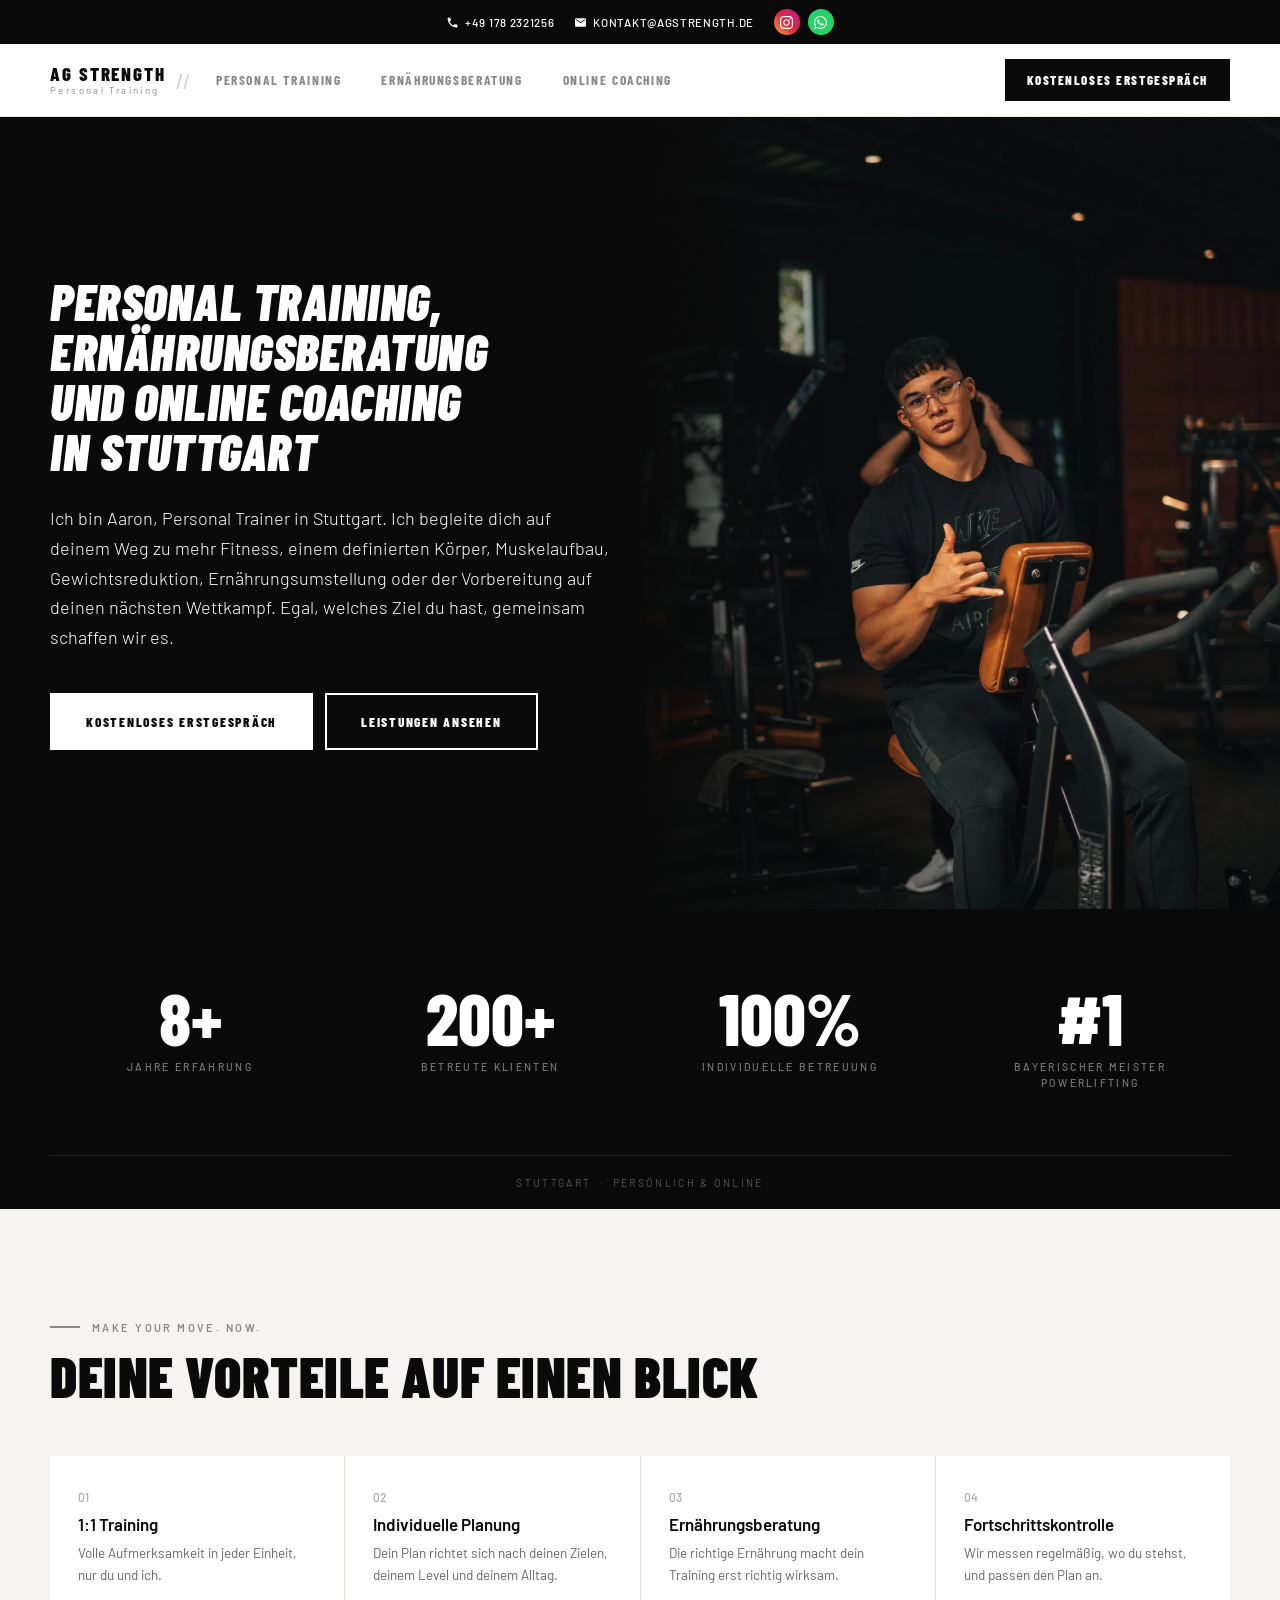
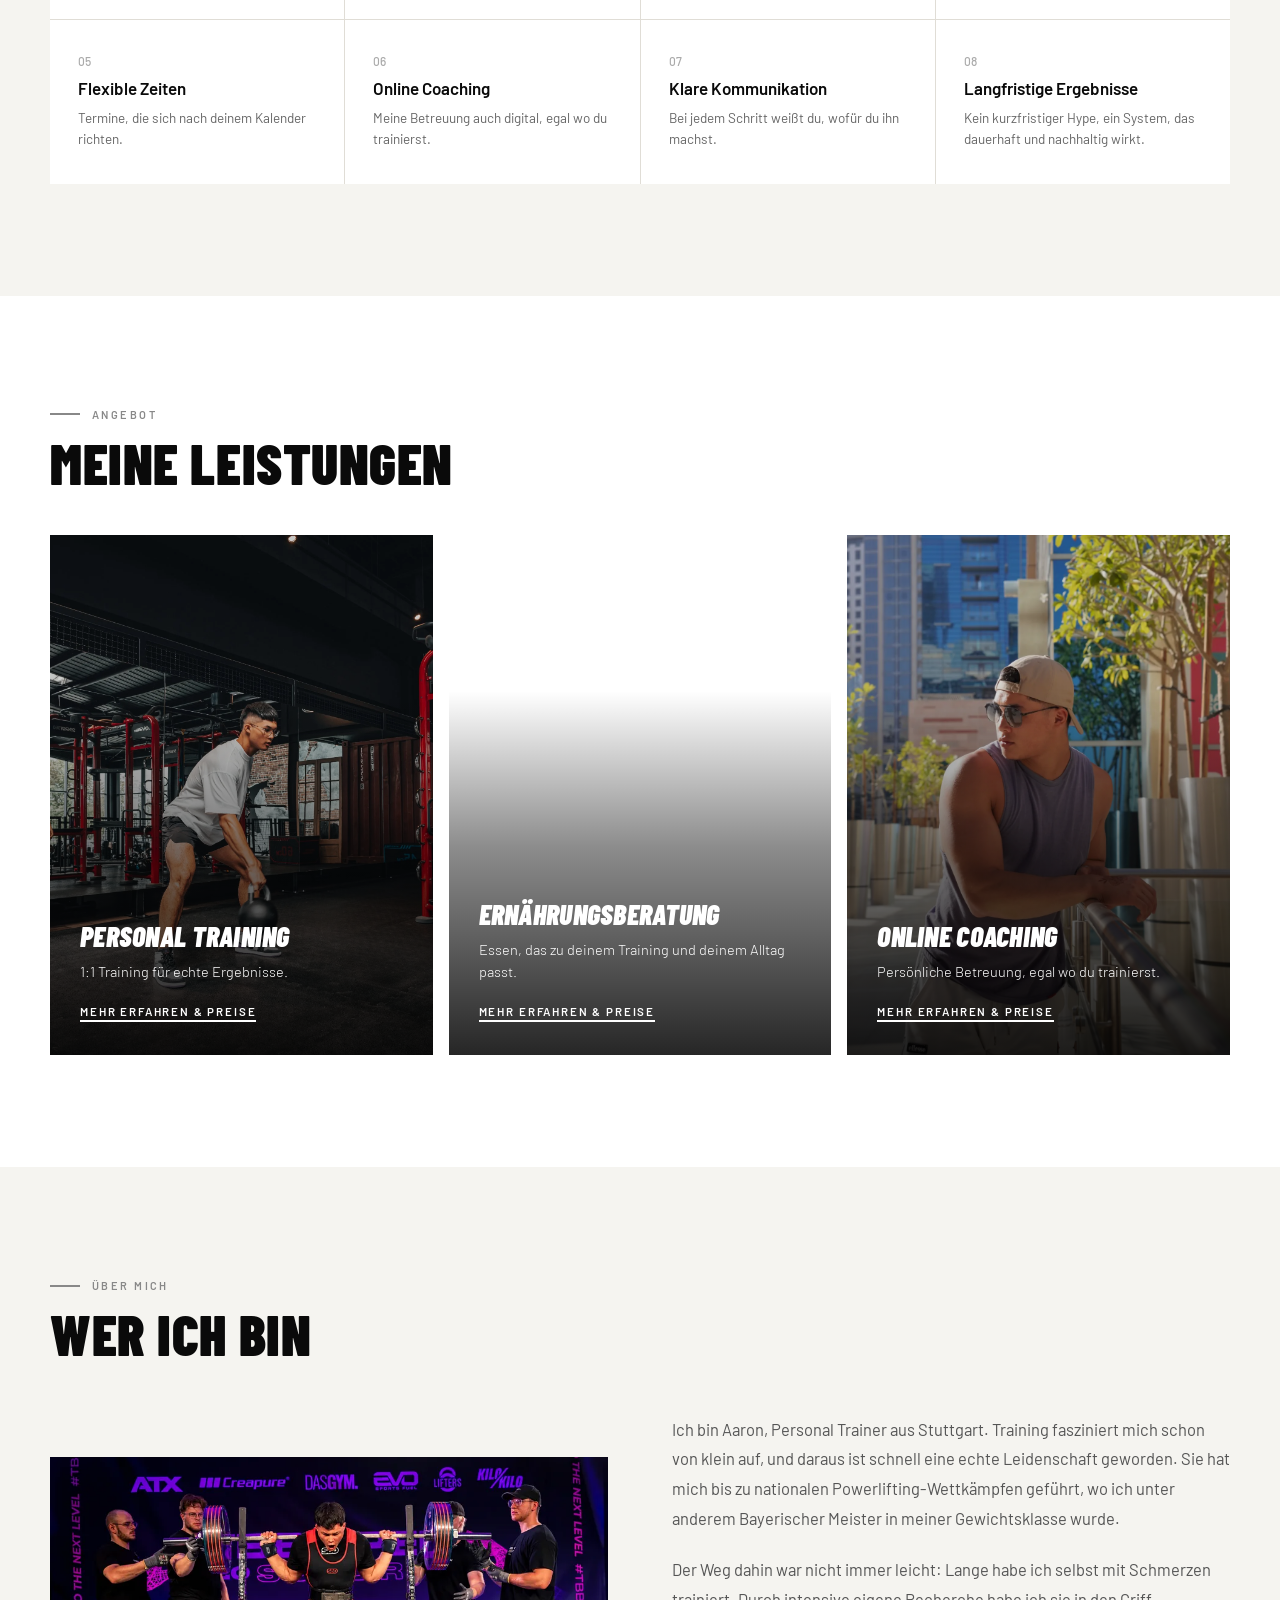
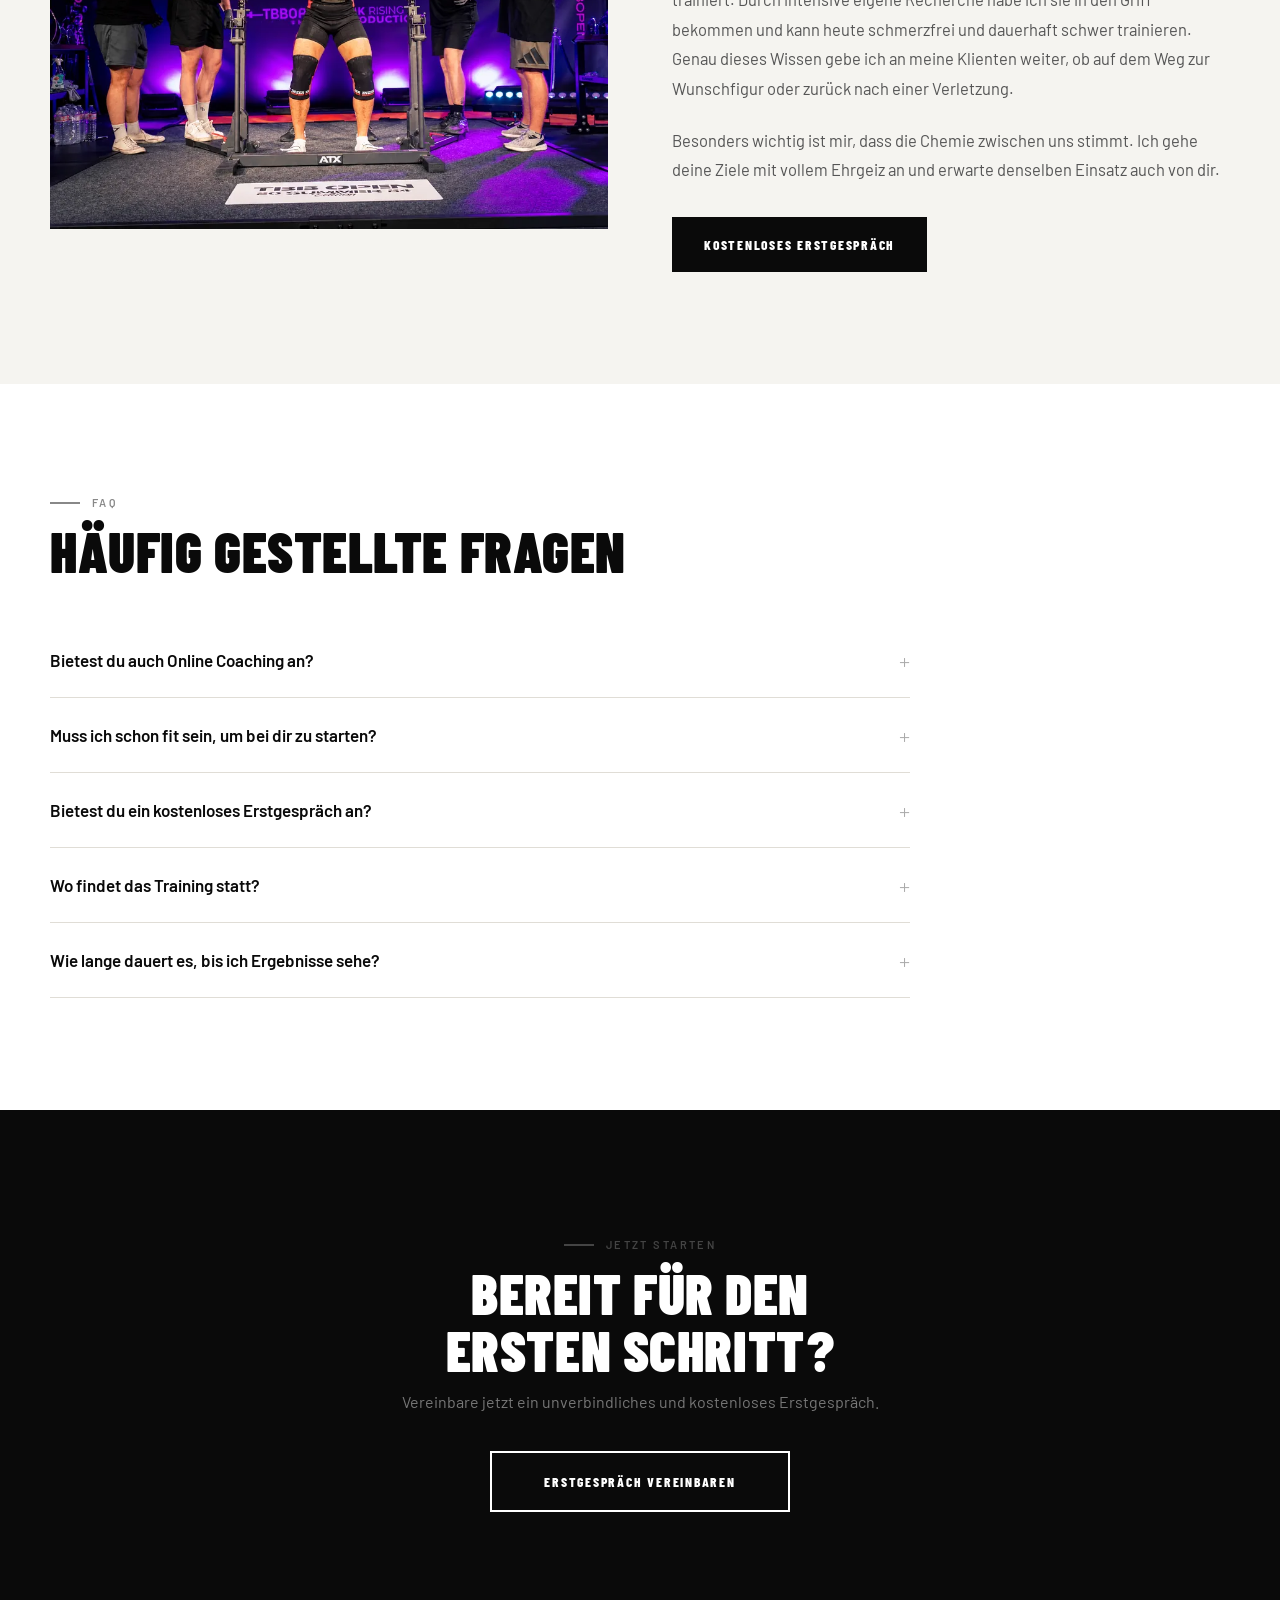
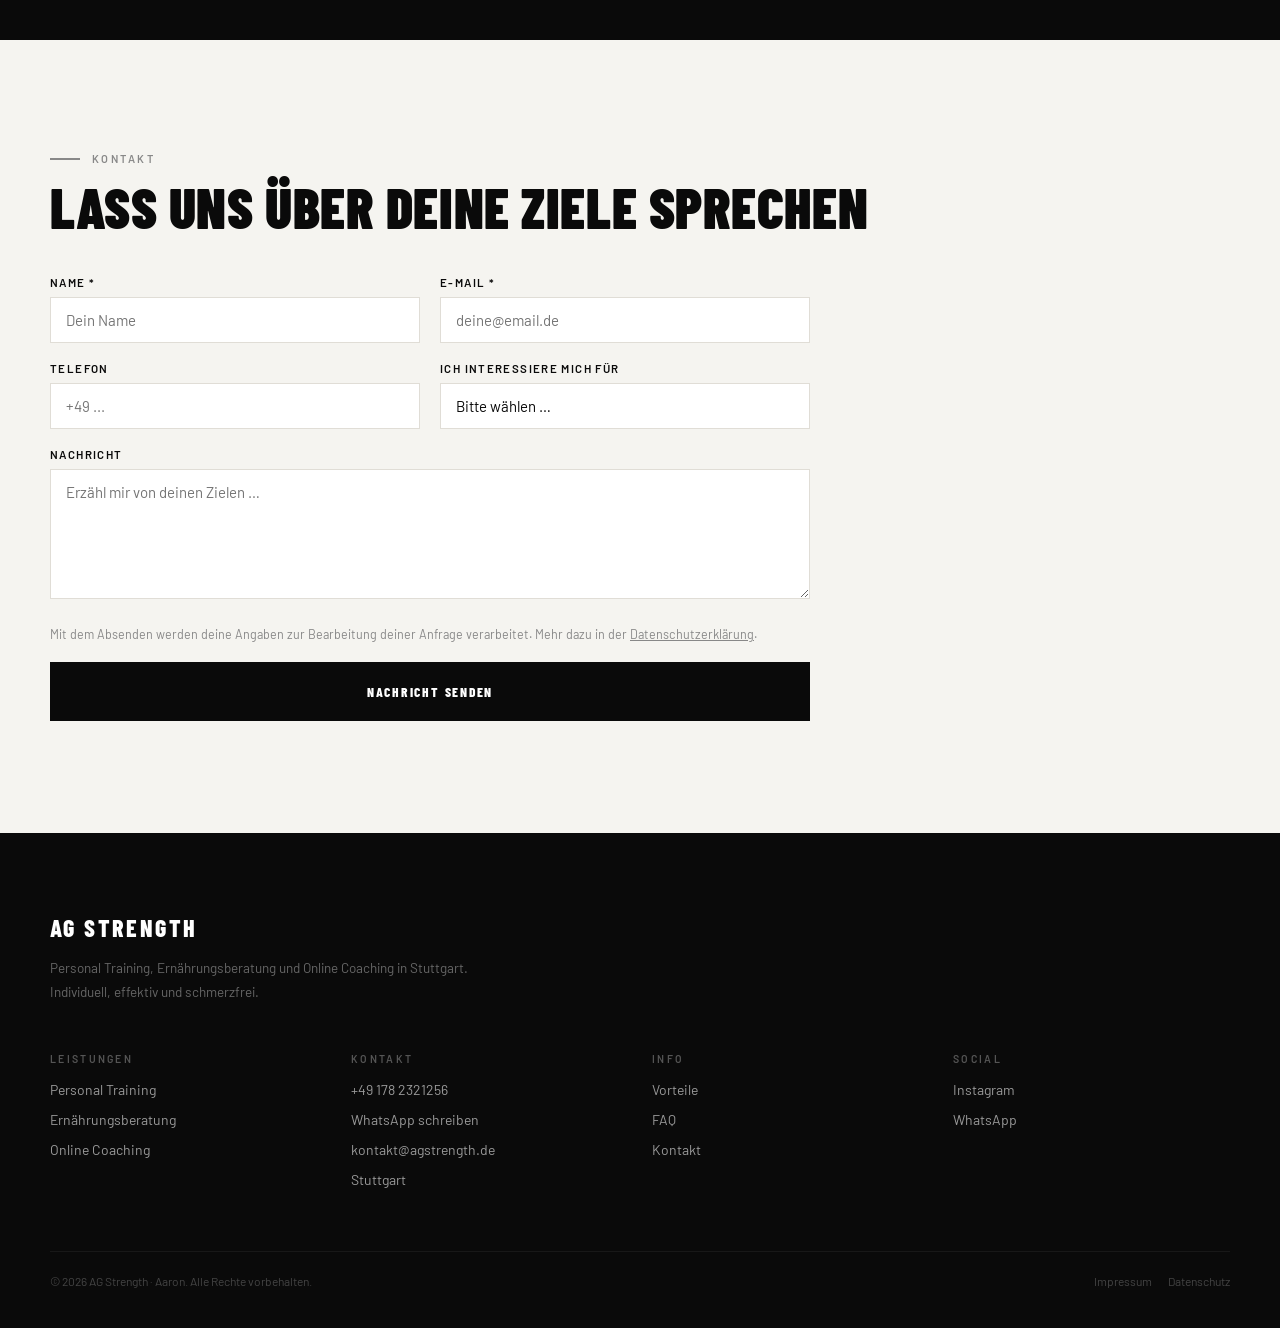
==== commit 3f5e6e57: "Startseite: neuer Einleitungstext ohne Klientenzahl Co-Authored-By: Claude Opus 5.5 <noreply@anthrop" ====
--- a/index.html
+++ b/index.html
@@ -116,7 +116,7 @@
     <div class="hero-overlay"></div>
     <div class="hero-content">
         <h1>Personal Training,<br>Ernährungs&shy;beratung<br>und Online Coaching<br>in Stuttgart</h1>
-        <p>Ich bin Aaron, Personal Trainer in Stuttgart. Über 200 Klienten habe ich bereits dabei geholfen, ihre Wunschfigur zu erreichen oder nach einer Verletzung wieder voll belastbar zu werden.</p>
+        <p>Ich bin Aaron, Personal Trainer in Stuttgart. Ich begleite dich auf deinem Weg zu mehr Fitness, einem definierten Körper, Muskelaufbau, Gewichtsreduktion, Ernährungsumstellung oder der Vorbereitung auf deinen nächsten Wettkampf. Egal, welches Ziel du hast, gemeinsam schaffen wir es.</p>
         <div class="hero-btns">
             <a href="#kontakt" class="btn btn-white">Kostenloses Erstgespräch</a>
             <a href="#leistungen" class="btn btn-outline-white">Leistungen ansehen</a>
--- a/css/style.css
+++ b/css/style.css
@@ -152,7 +152,7 @@
 }
 .hero h1 {
     font-family: 'Barlow Condensed', sans-serif;
-    font-size: clamp(36px, 9vw, 54px);
+    font-size: clamp(31px, calc(9vw - 5px), 49px);
     font-weight: 900; font-style: italic; text-transform: uppercase;
     line-height: 1.0; margin-bottom: 22px; letter-spacing: 0.01em;
 }
@@ -440,7 +440,7 @@
     /* Hero */
     .hero { min-height: calc(100vh - 108px); max-height: 900px; align-items: center; padding: 96px var(--gutter); }
     .hero-content { max-width: 700px; }
-    .hero h1 { font-size: clamp(58px, 5.6vw, 80px); margin-bottom: 28px; }
+    .hero h1 { font-size: 50px; margin-bottom: 28px; }
     .hero p { font-size: 18px; max-width: 560px; margin-bottom: 40px; }
     .hero-btns { flex-direction: row; }
     .hero-btns .btn { padding: 18px 34px; }
@@ -556,3 +556,19 @@
 @media (min-width: 900px) {
     .hero-bg { background-position: 50% 75%; background-size: cover; }
 }
+
+/* ── Abwechselnde Hintergründe auf der Startseite ── */
+#leistungen { background: var(--white); }
+#leistungen .services-header,
+#leistungen .service-grid,
+#leistungen .services-spacer { background: transparent; }
+.about { background: var(--off-white); }
+#faq { background: var(--white); }
+
+/* ── Personal Training: Medizinball-Foto ── */
+.sub-hero-pt .sub-hero-bg { background-position: 50% 58%; }
+@media (min-width: 900px) { .sub-hero-pt .sub-hero-bg { background-position: 50% 44%; } }
+
+/* ── Online Coaching: Kettlebell-Foto ── */
+.sub-hero-oc .sub-hero-bg { background-image: url('/img/aaron-kettlebell-stand.webp'); background-position: 50% 57%; }
+@media (min-width: 900px) { .sub-hero-oc .sub-hero-bg { background-position: 50% 36%; } }
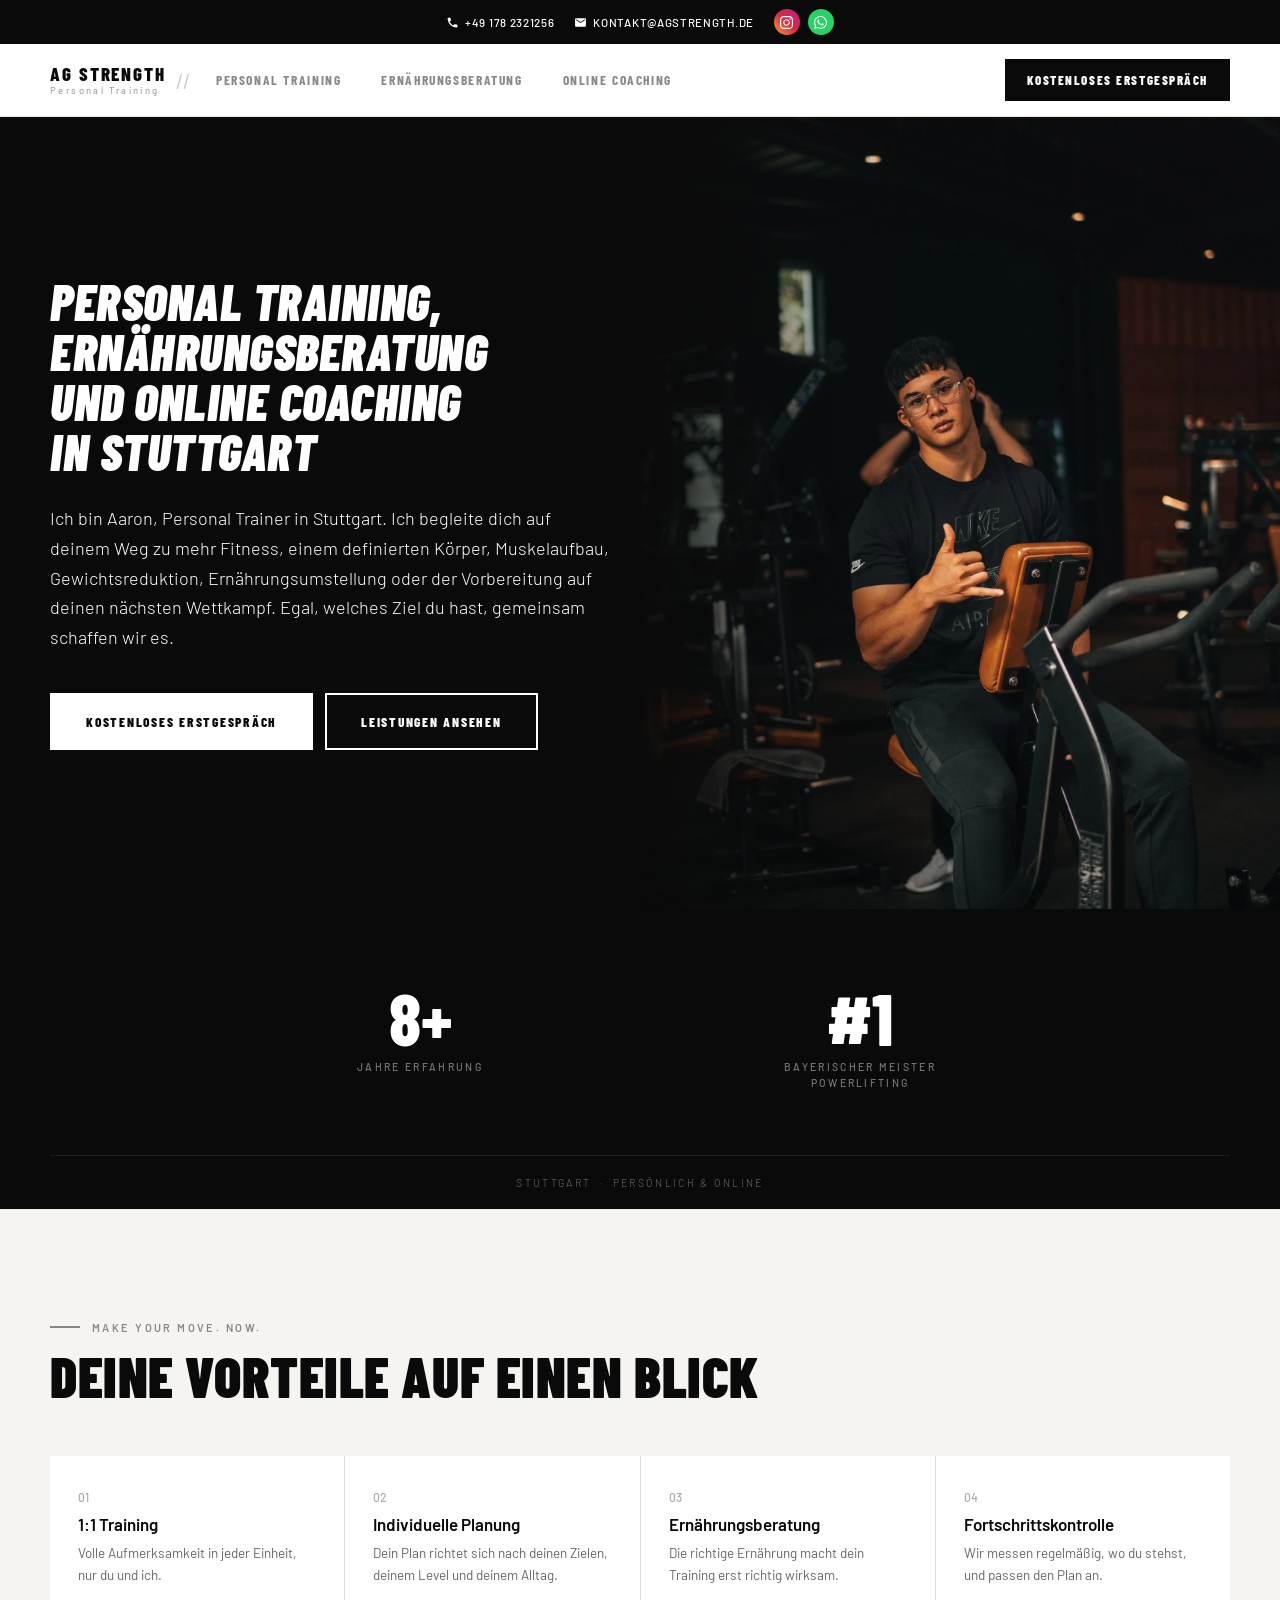
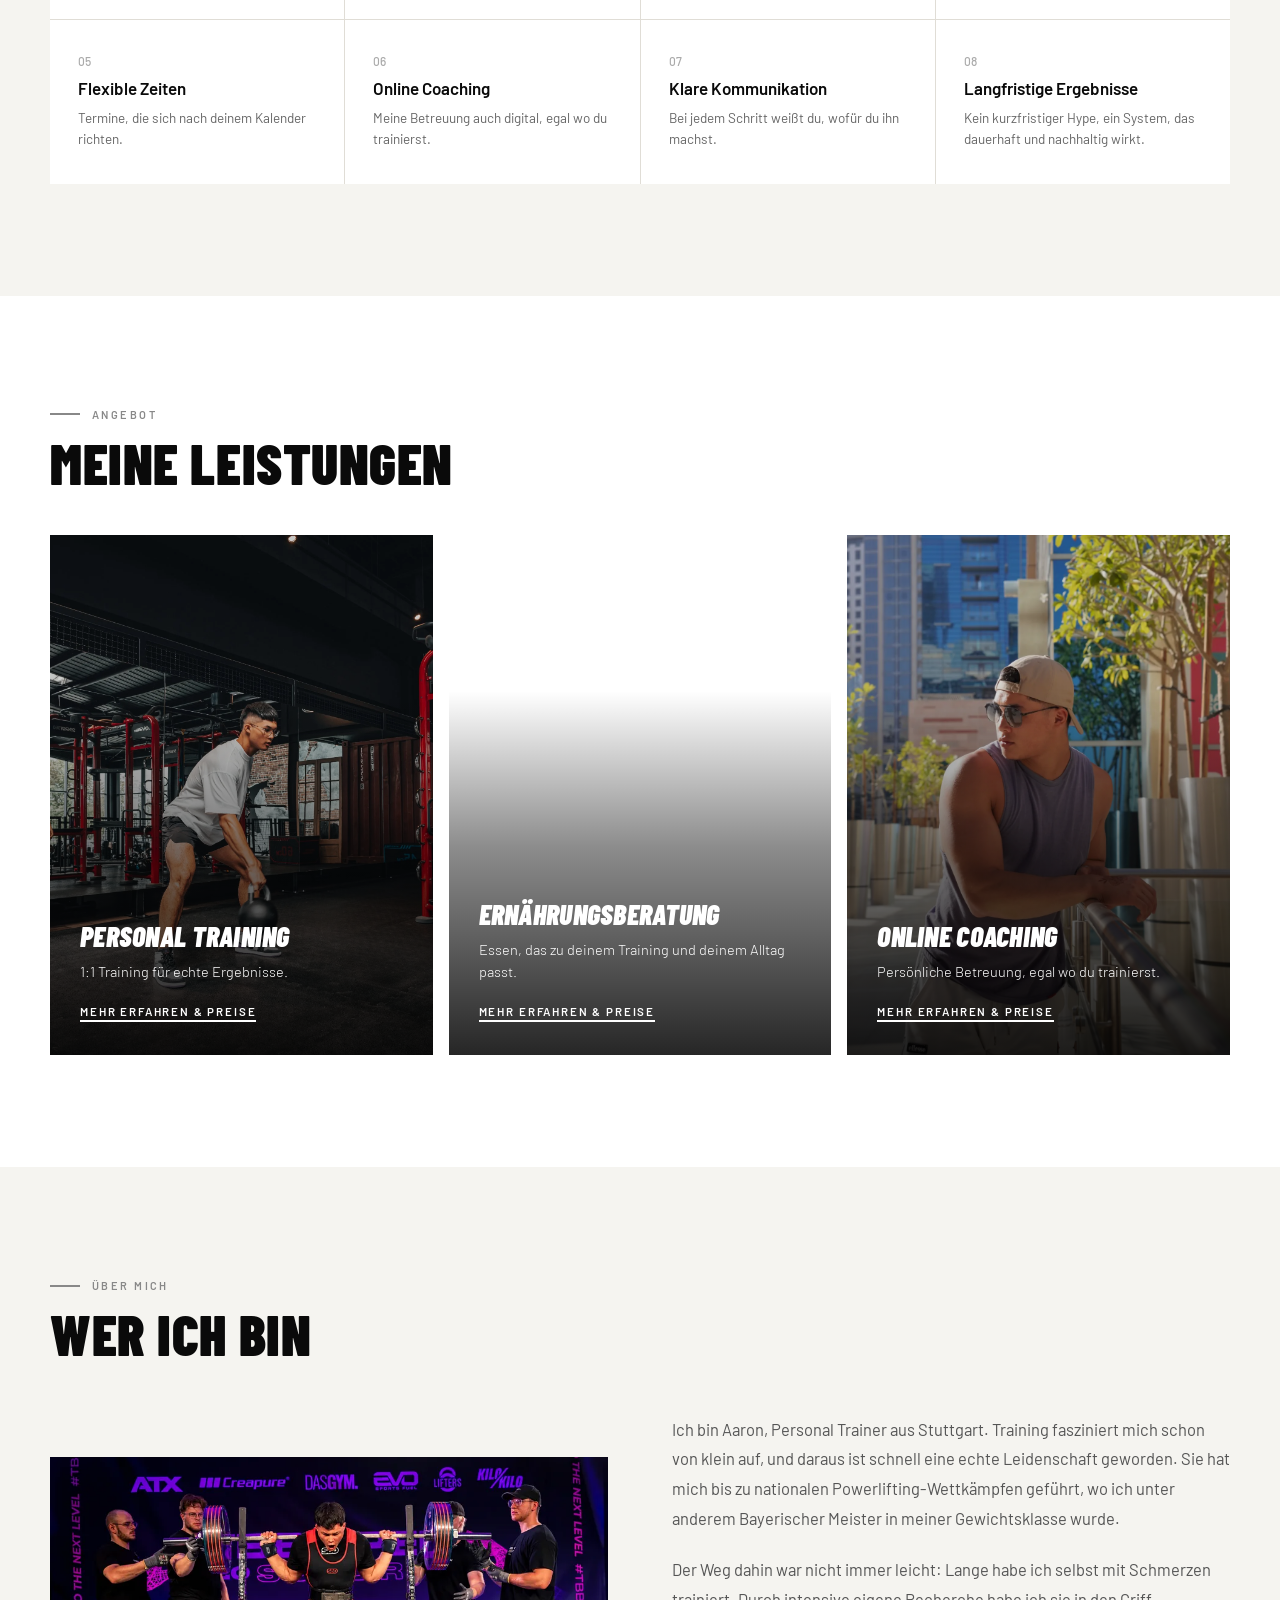
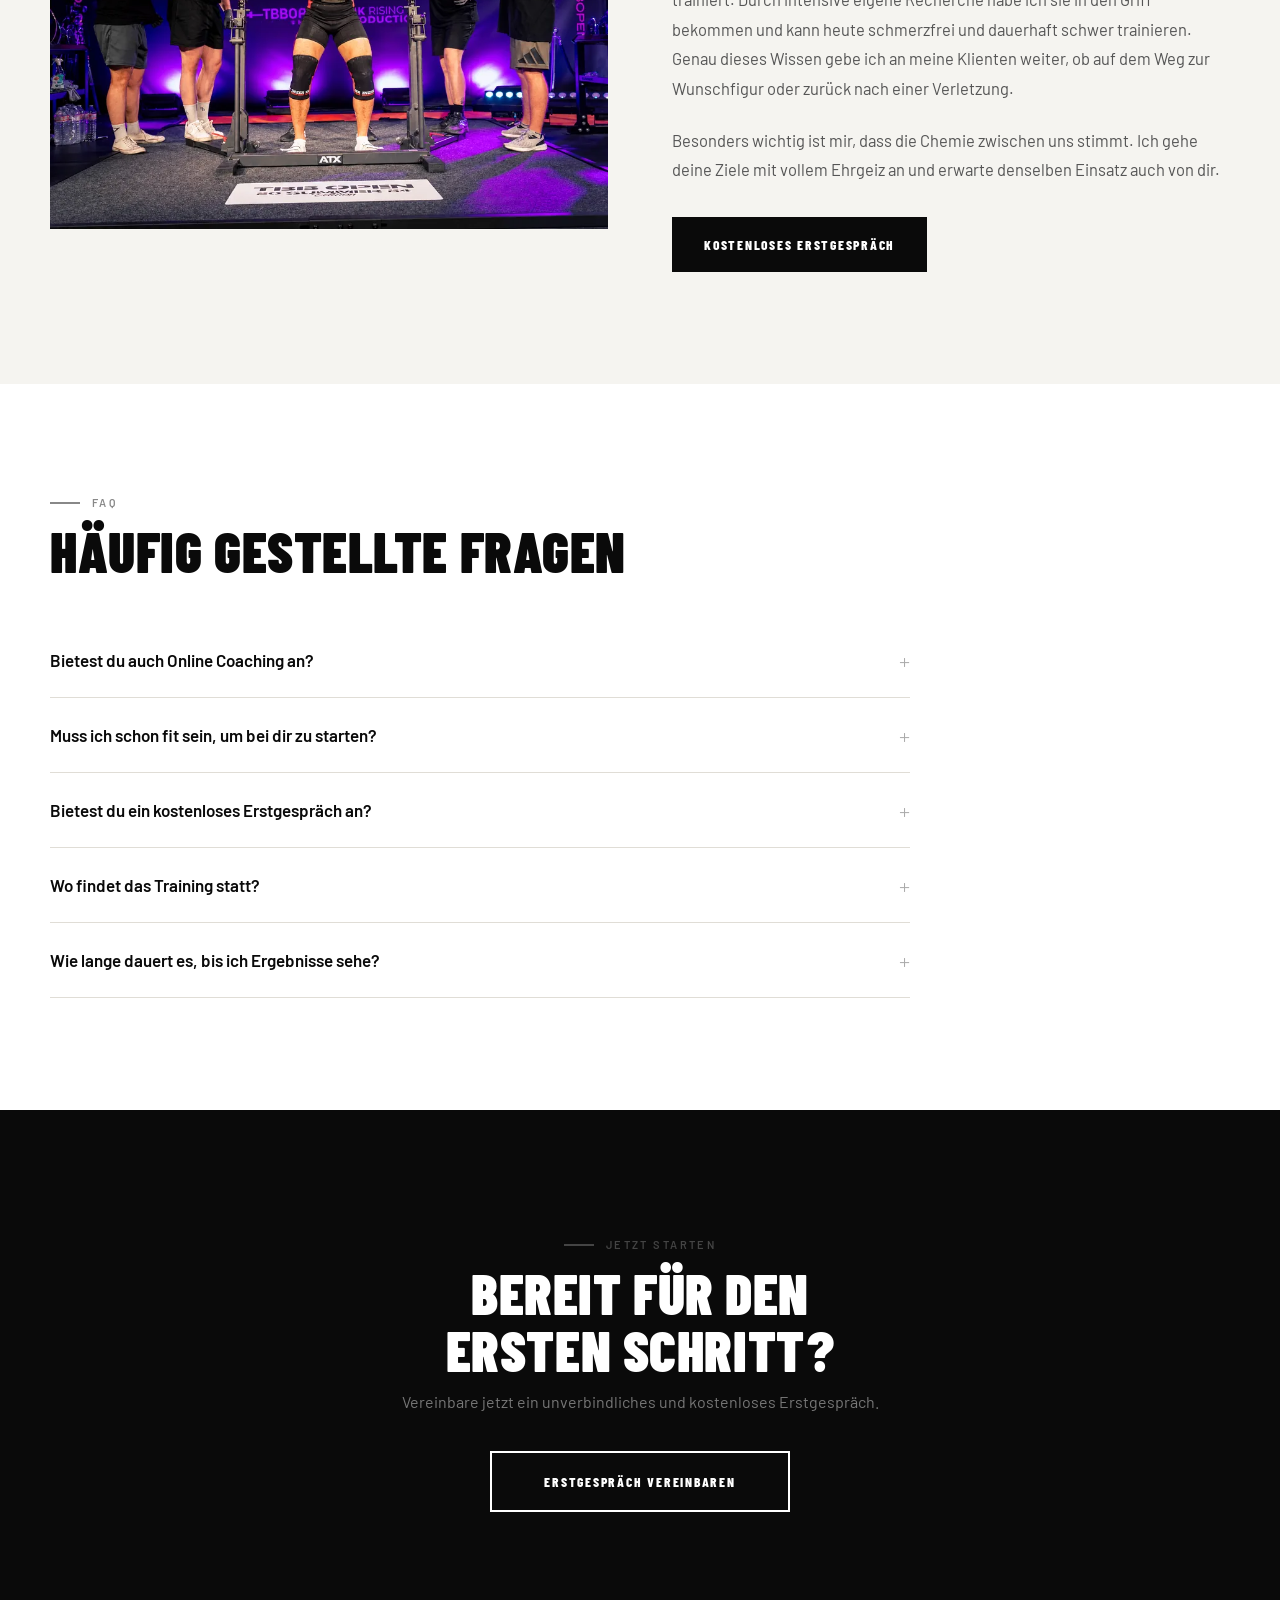
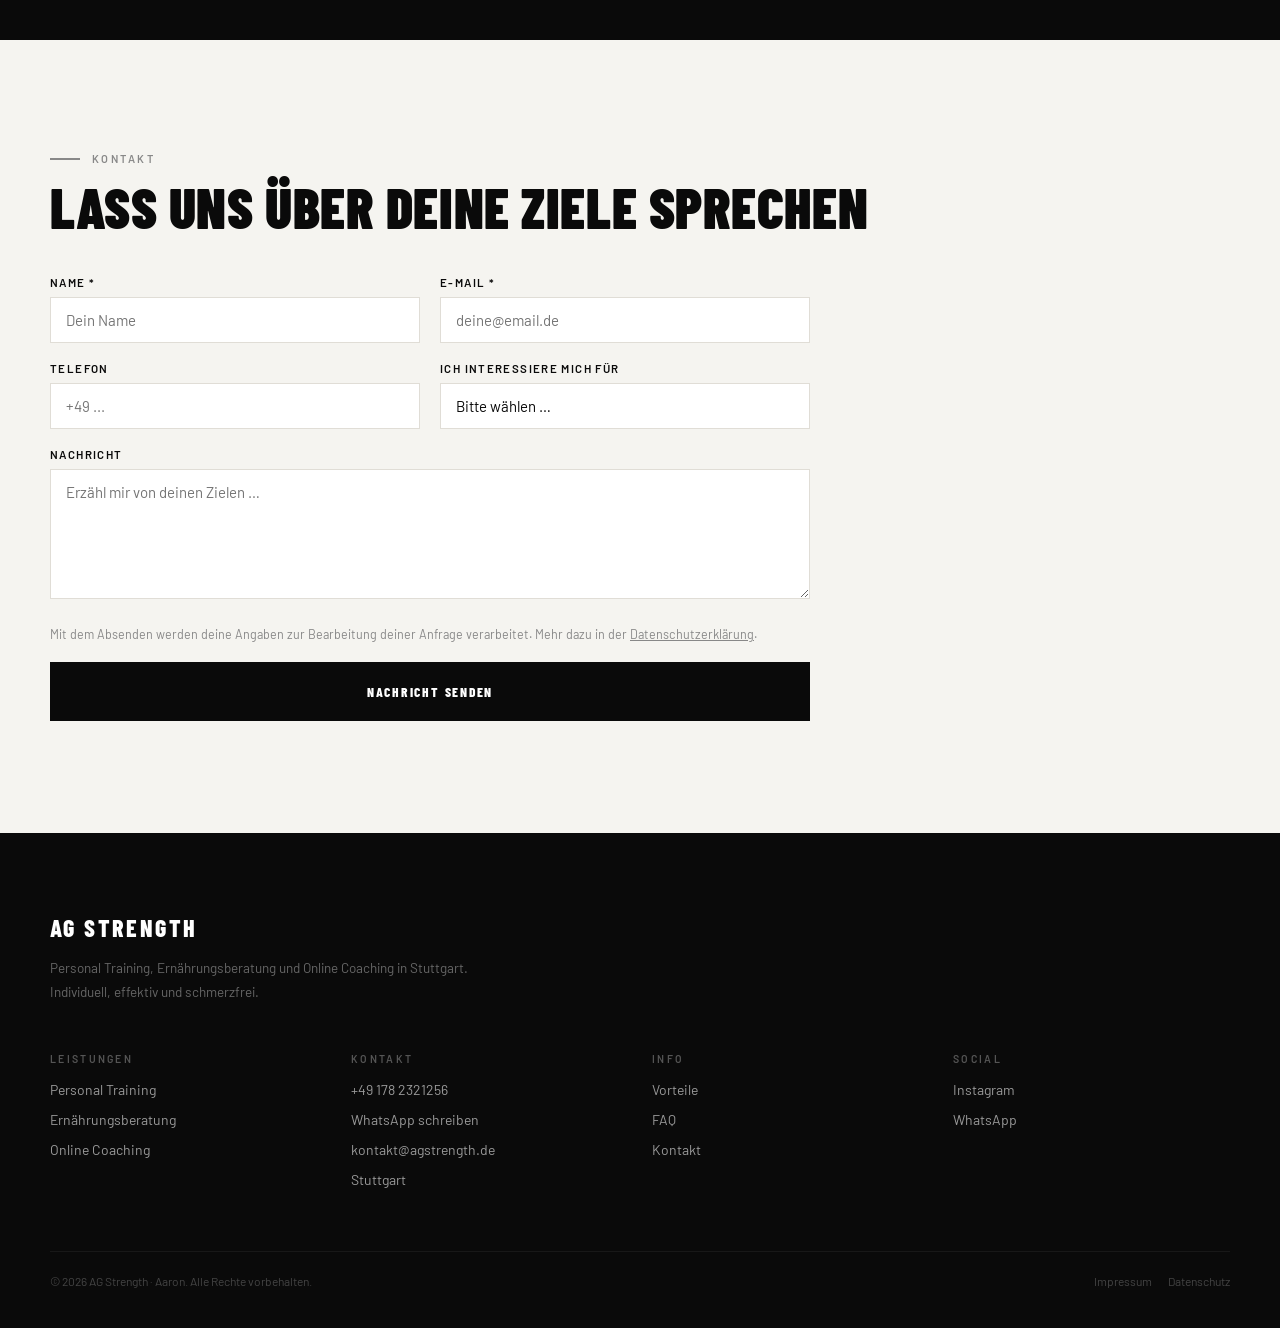
==== commit 603d64bc: "200+ Klienten und 100% Betreuung entfernt (Zahlenbalken, Meta, Vorschaubild) Co-Authored-By: Claude " ====
--- a/index.html
+++ b/index.html
@@ -4,7 +4,7 @@
     <meta charset="UTF-8">
     <meta name="viewport" content="width=device-width, initial-scale=1.0">
     <title>Personal Trainer Stuttgart | Aaron — AG Strength</title>
-    <meta name="description" content="Personal Training, Ernährungsberatung und Online Coaching in Stuttgart. Über 8 Jahre Erfahrung, 200+ betreute Klienten, Bayerischer Meister im Powerlifting. Kostenloses Erstgespräch.">
+    <meta name="description" content="Personal Training, Ernährungsberatung und Online Coaching in Stuttgart. Über 8 Jahre Erfahrung, Bayerischer Meister im Powerlifting. Kostenloses Erstgespräch.">
     <link rel="canonical" href="https://agstrength.de/">
     <meta name="theme-color" content="#0a0a0a">
 
@@ -16,7 +16,7 @@
     <meta property="og:locale" content="de_DE">
     <meta property="og:site_name" content="AG Strength">
     <meta property="og:title" content="AG Strength – Personal Training in Stuttgart">
-    <meta property="og:description" content="Personal Training, Ernährungsberatung und Online Coaching in Stuttgart. Über 8 Jahre Erfahrung, 200+ betreute Klienten, Bayerischer Meister im Powerlifting. Kostenloses Erstgespräch.">
+    <meta property="og:description" content="Personal Training, Ernährungsberatung und Online Coaching in Stuttgart. Über 8 Jahre Erfahrung, Bayerischer Meister im Powerlifting. Kostenloses Erstgespräch.">
     <meta property="og:url" content="https://agstrength.de/">
     <meta property="og:image" content="https://agstrength.de/og-image.png">
     <meta property="og:image:width" content="1200">
@@ -128,8 +128,6 @@
 <section class="stats">
     <div class="stats-grid">
         <div class="stat-item"><div class="stat-num">8+</div><div class="stat-lbl">Jahre Erfahrung</div></div>
-        <div class="stat-item"><div class="stat-num">200+</div><div class="stat-lbl">Betreute Klienten</div></div>
-        <div class="stat-item"><div class="stat-num">100%</div><div class="stat-lbl">Individuelle Betreuung</div></div>
         <div class="stat-item"><div class="stat-num">#1</div><div class="stat-lbl">Bayerischer Meister<br>Powerlifting</div></div>
     </div>
     <div class="location-strip">Stuttgart &nbsp;·&nbsp; Persönlich &amp; Online</div>
--- a/css/style.css
+++ b/css/style.css
@@ -572,3 +572,7 @@
 /* ── Online Coaching: Kettlebell-Foto ── */
 .sub-hero-oc .sub-hero-bg { background-image: url('/img/aaron-kettlebell-stand.webp'); background-position: 50% 57%; }
 @media (min-width: 900px) { .sub-hero-oc .sub-hero-bg { background-position: 50% 36%; } }
+
+/* ── Zahlenbalken: 2 Werte ── */
+.stats-grid { grid-template-columns: 1fr 1fr; }
+@media (min-width: 900px) { .stats-grid { grid-template-columns: repeat(2, minmax(0, 320px)); justify-content: center; gap: 20px 120px; } }
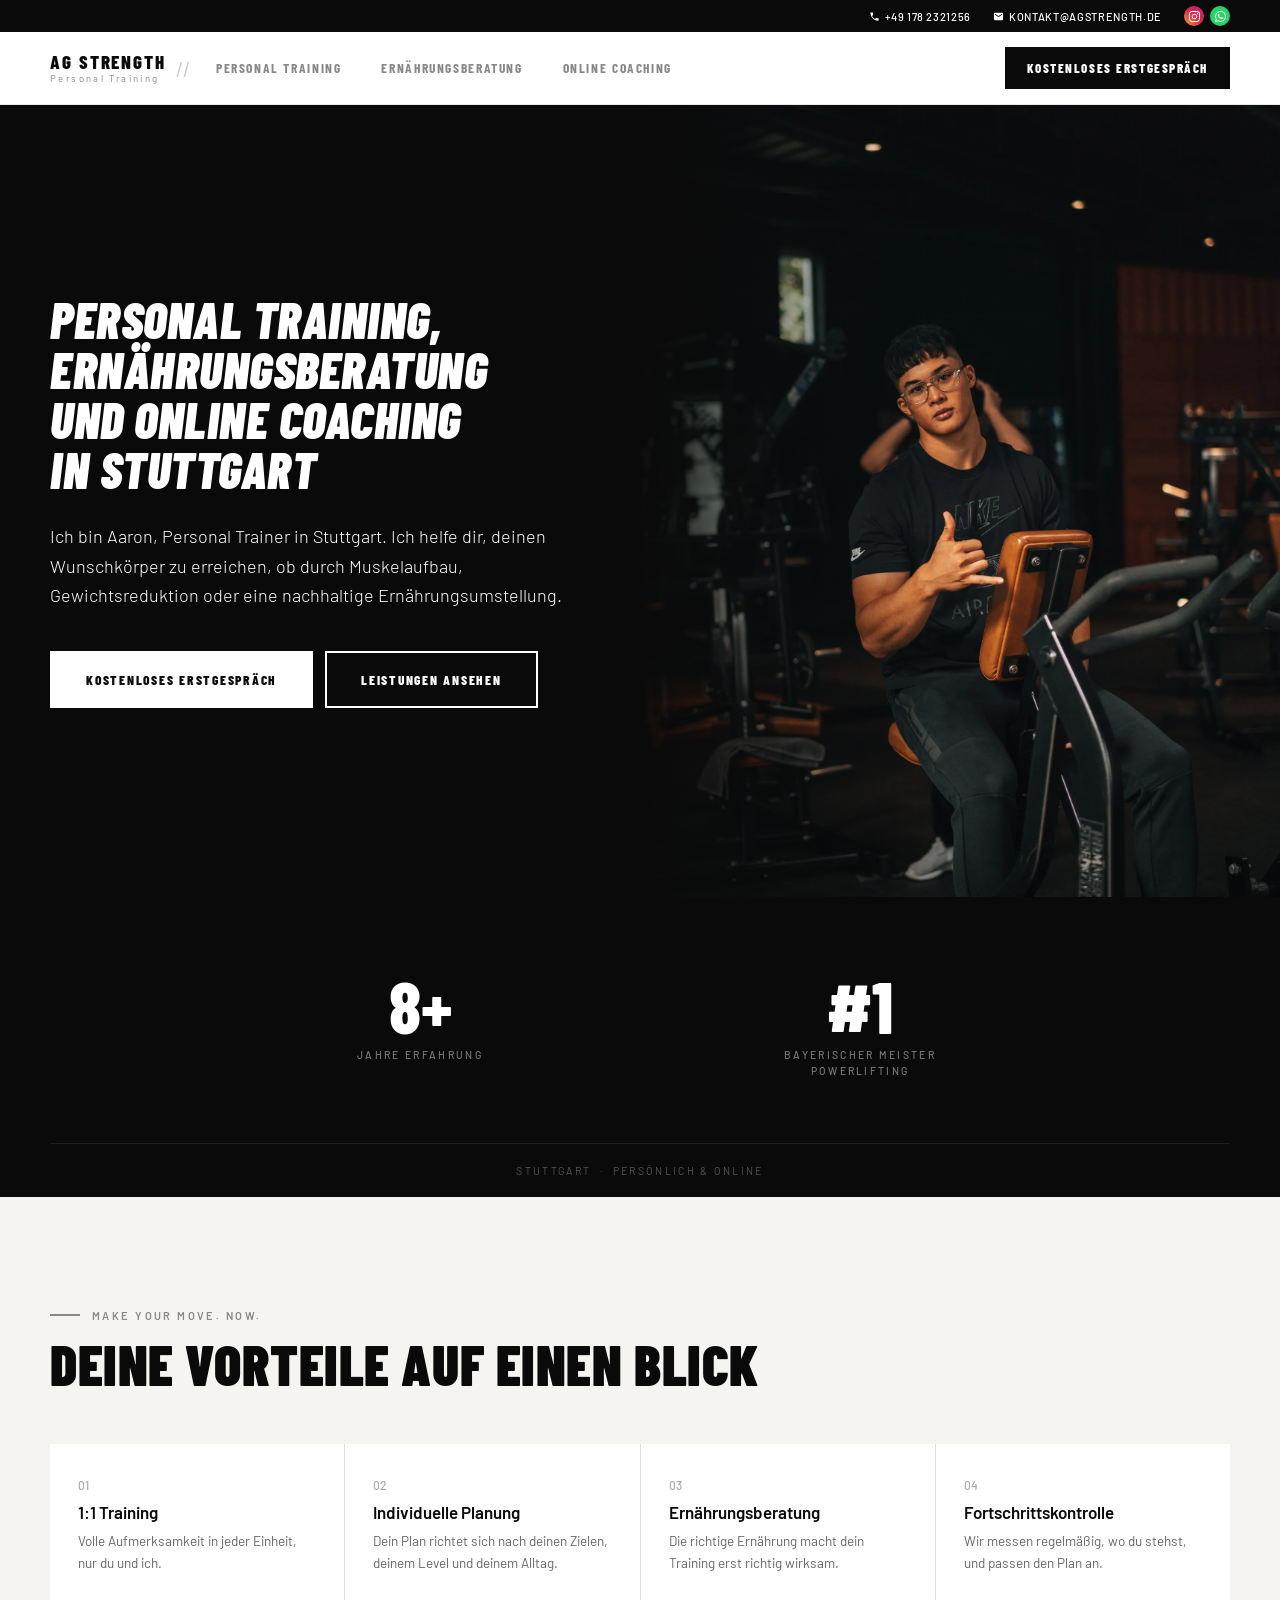
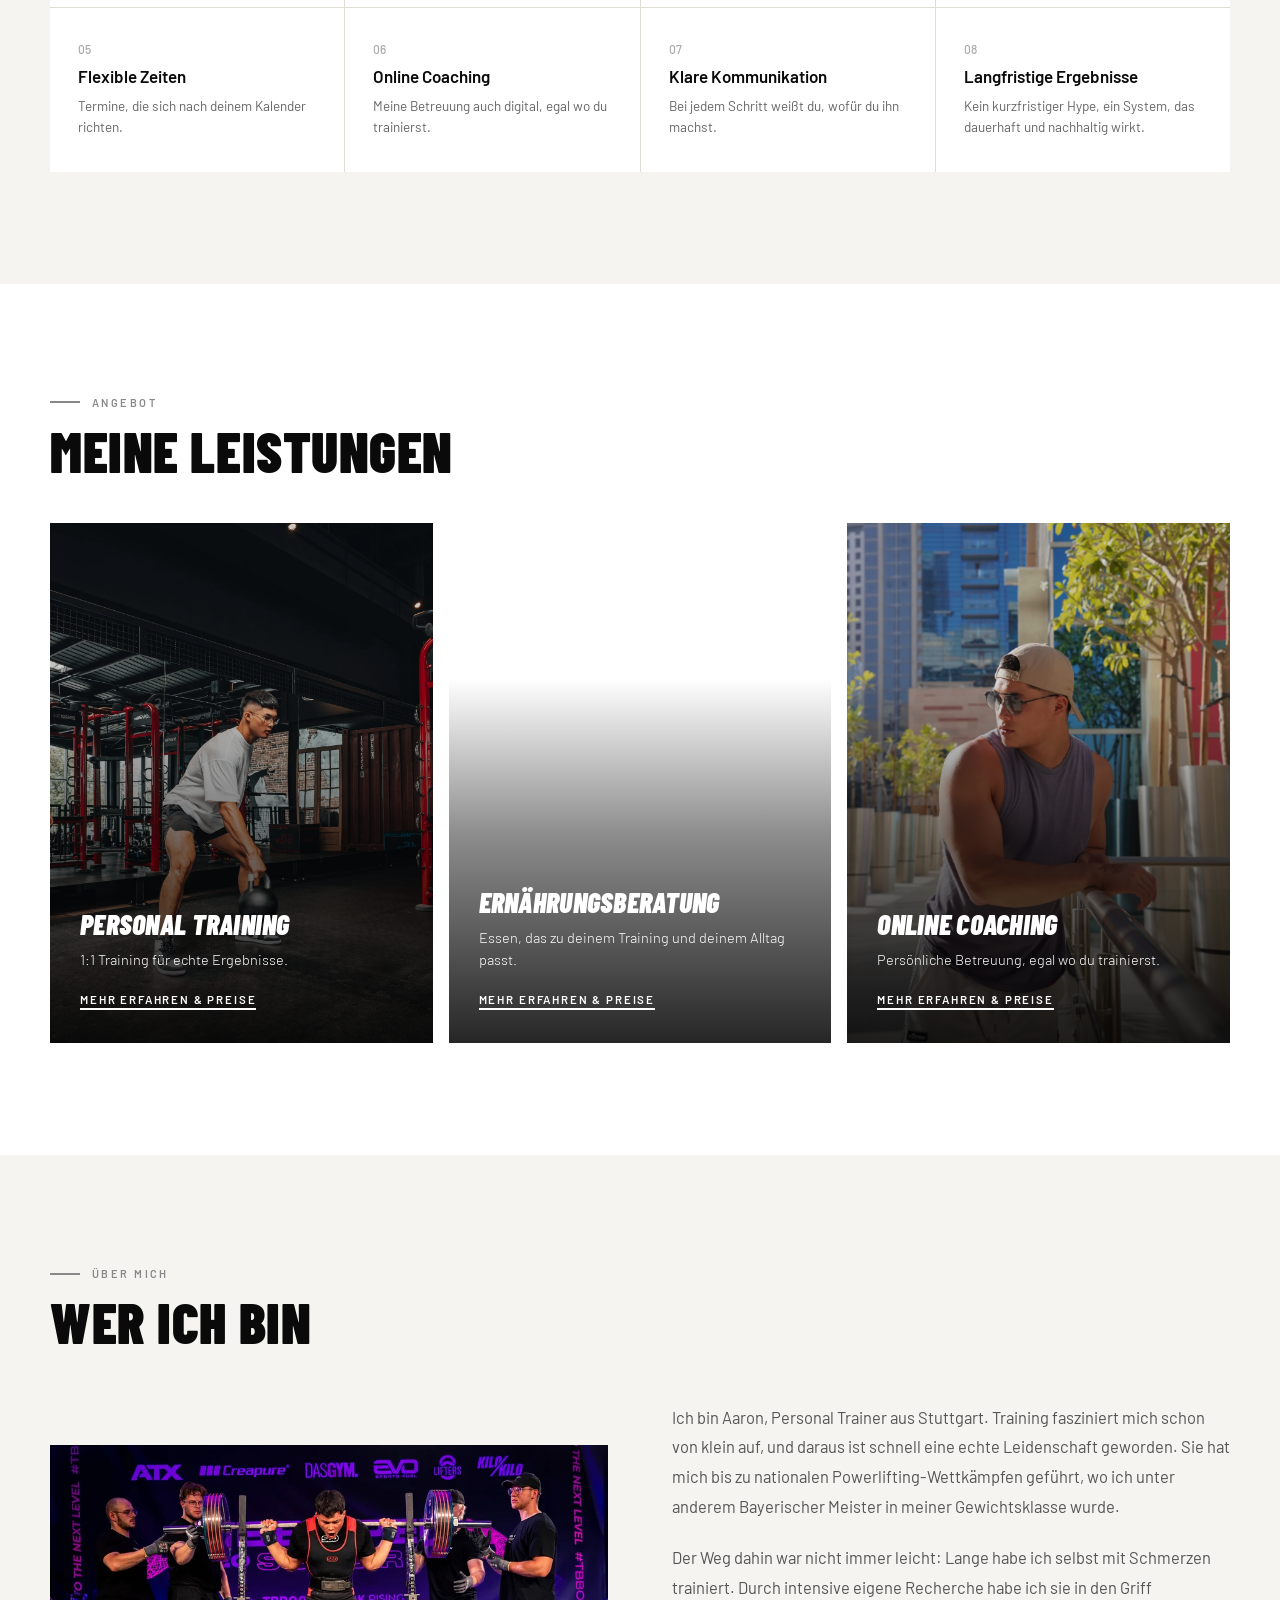
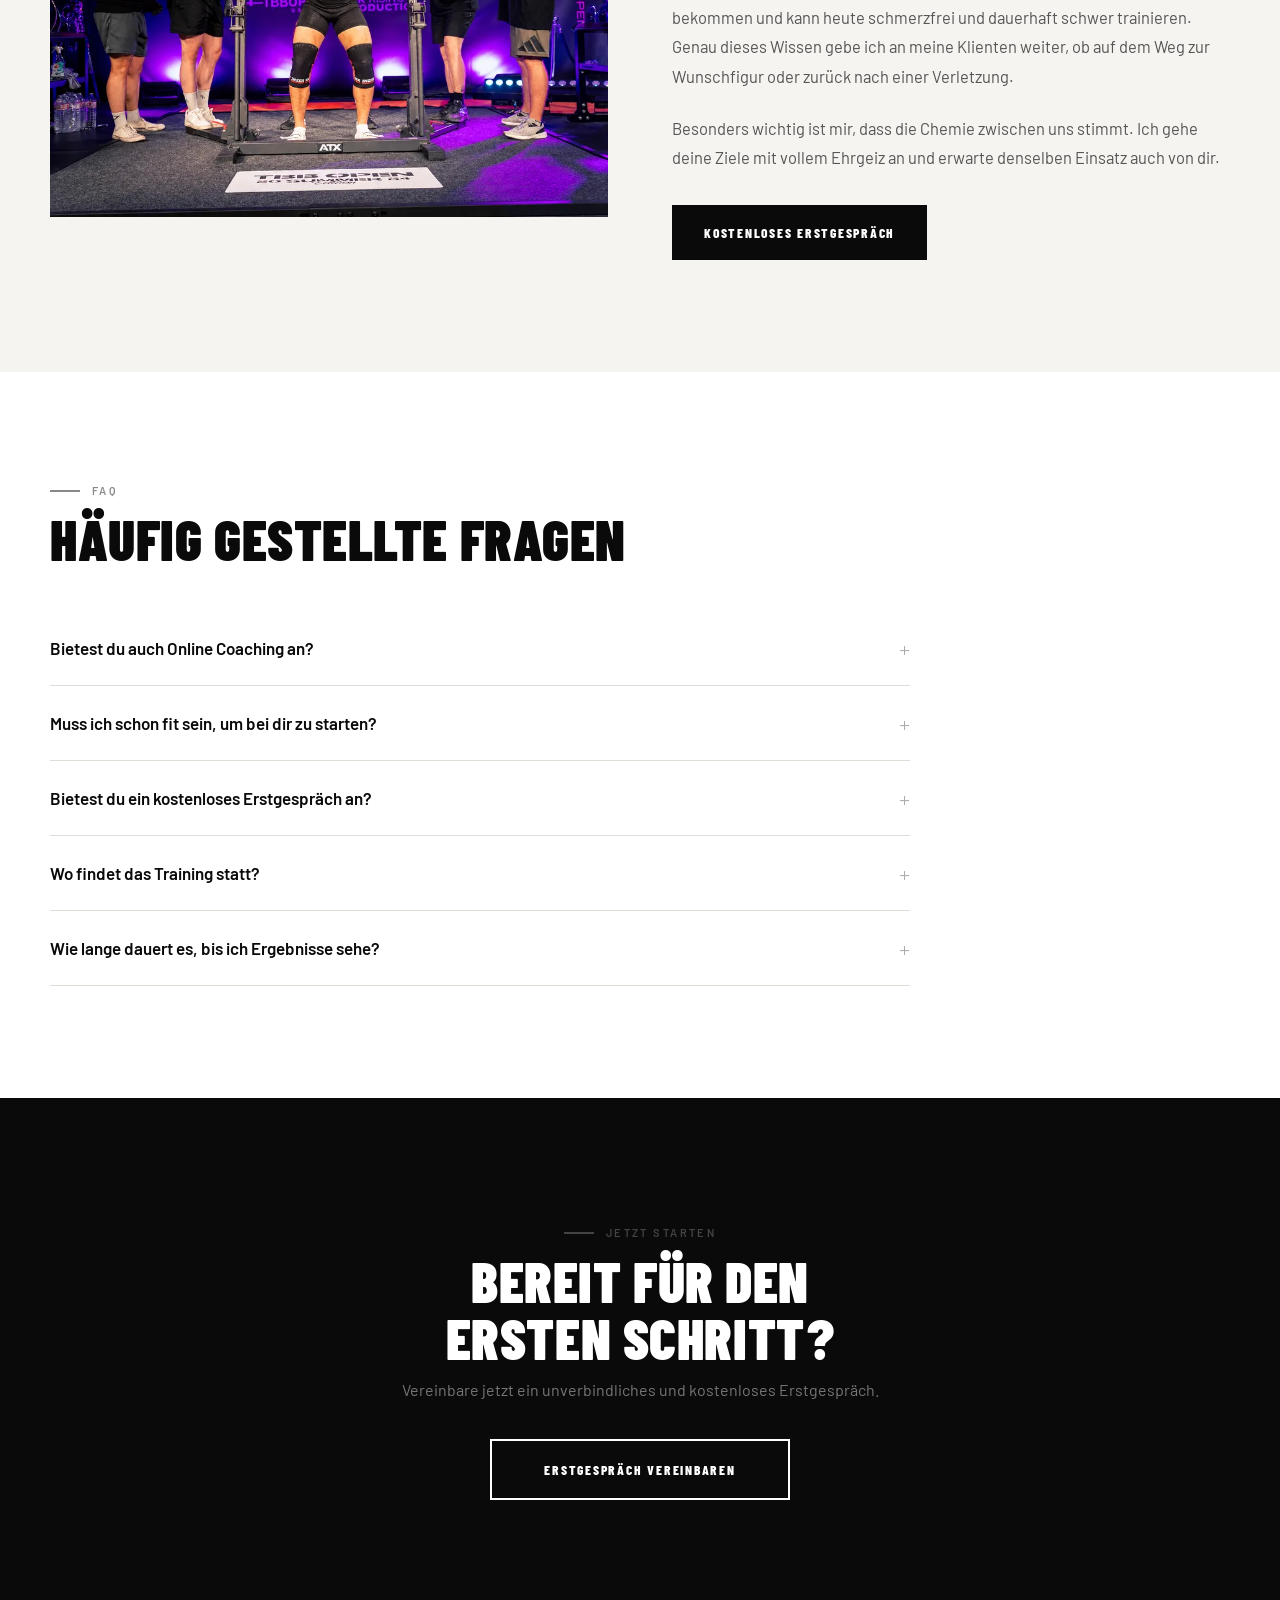
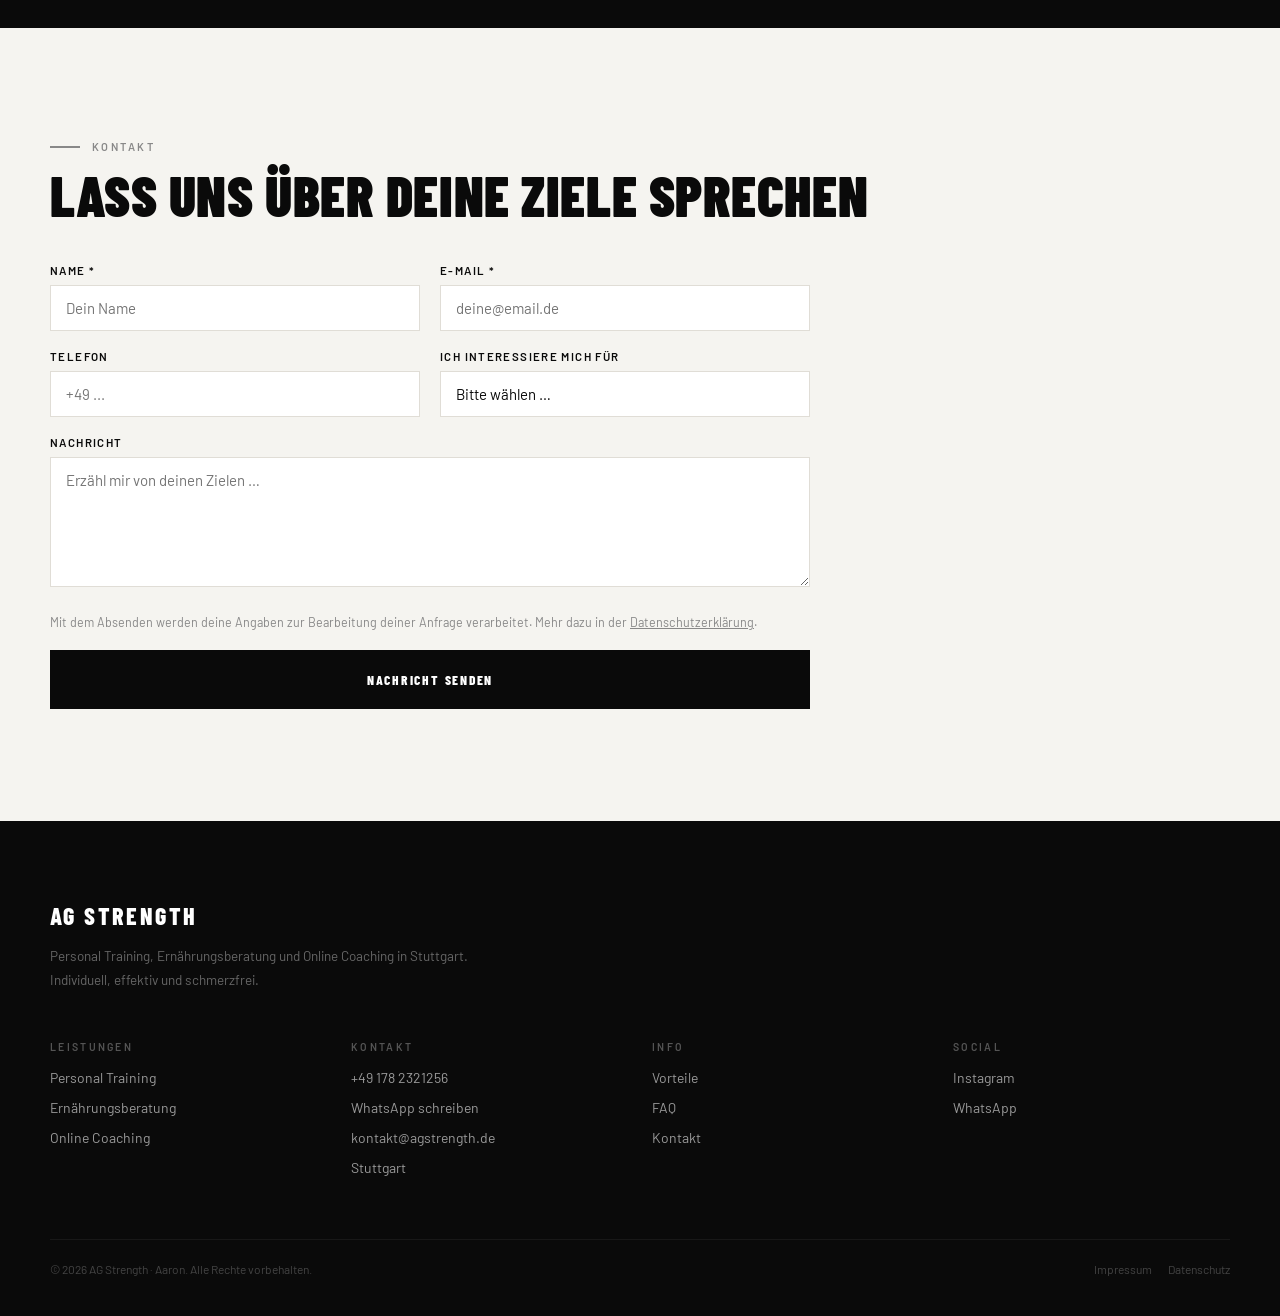
==== commit 719988d3: "Startseite: Einleitungstext mit Wunschkörper Co-Authored-By: Claude Opus 5.5 <noreply@anthropic.com>" ====
--- a/index.html
+++ b/index.html
@@ -116,7 +116,7 @@
     <div class="hero-overlay"></div>
     <div class="hero-content">
         <h1>Personal Training,<br>Ernährungs&shy;beratung<br>und Online Coaching<br>in Stuttgart</h1>
-        <p>Ich bin Aaron, Personal Trainer in Stuttgart. Ich begleite dich auf deinem Weg zu mehr Fitness, einem definierten Körper, Muskelaufbau, Gewichtsreduktion, Ernährungsumstellung oder der Vorbereitung auf deinen nächsten Wettkampf. Egal, welches Ziel du hast, gemeinsam schaffen wir es.</p>
+        <p>Ich bin Aaron, Personal Trainer in Stuttgart. Ich helfe dir, deinen Wunschkörper zu erreichen, ob durch Muskelaufbau, Gewichtsreduktion oder eine nachhaltige Ernährungsumstellung.</p>
         <div class="hero-btns">
             <a href="#kontakt" class="btn btn-white">Kostenloses Erstgespräch</a>
             <a href="#leistungen" class="btn btn-outline-white">Leistungen ansehen</a>
--- a/css/style.css
+++ b/css/style.css
@@ -576,3 +576,15 @@
 /* ── Zahlenbalken: 2 Werte ── */
 .stats-grid { grid-template-columns: 1fr 1fr; }
 @media (min-width: 900px) { .stats-grid { grid-template-columns: repeat(2, minmax(0, 320px)); justify-content: center; gap: 20px 120px; } }
+
+/* ── Top-Bar: flacher, rechtsbündig ── */
+.top-bar { padding: 5px 16px; gap: 14px; font-size: 10.5px; justify-content: flex-end; flex-wrap: nowrap; }
+.top-bar a { gap: 5px; white-space: nowrap; }
+.top-bar svg { width: 11px; height: 11px; }
+.top-bar-icons { gap: 6px; }
+.top-bar-icons a { width: 20px; height: 20px; }
+.top-bar-icons svg { width: 11px; height: 11px; }
+@media (max-width: 380px) { .top-bar { gap: 10px; font-size: 9.5px; } }
+@media (min-width: 900px) {
+    .top-bar { padding: 6px var(--gutter); font-size: 11px; gap: 22px; }
+}
